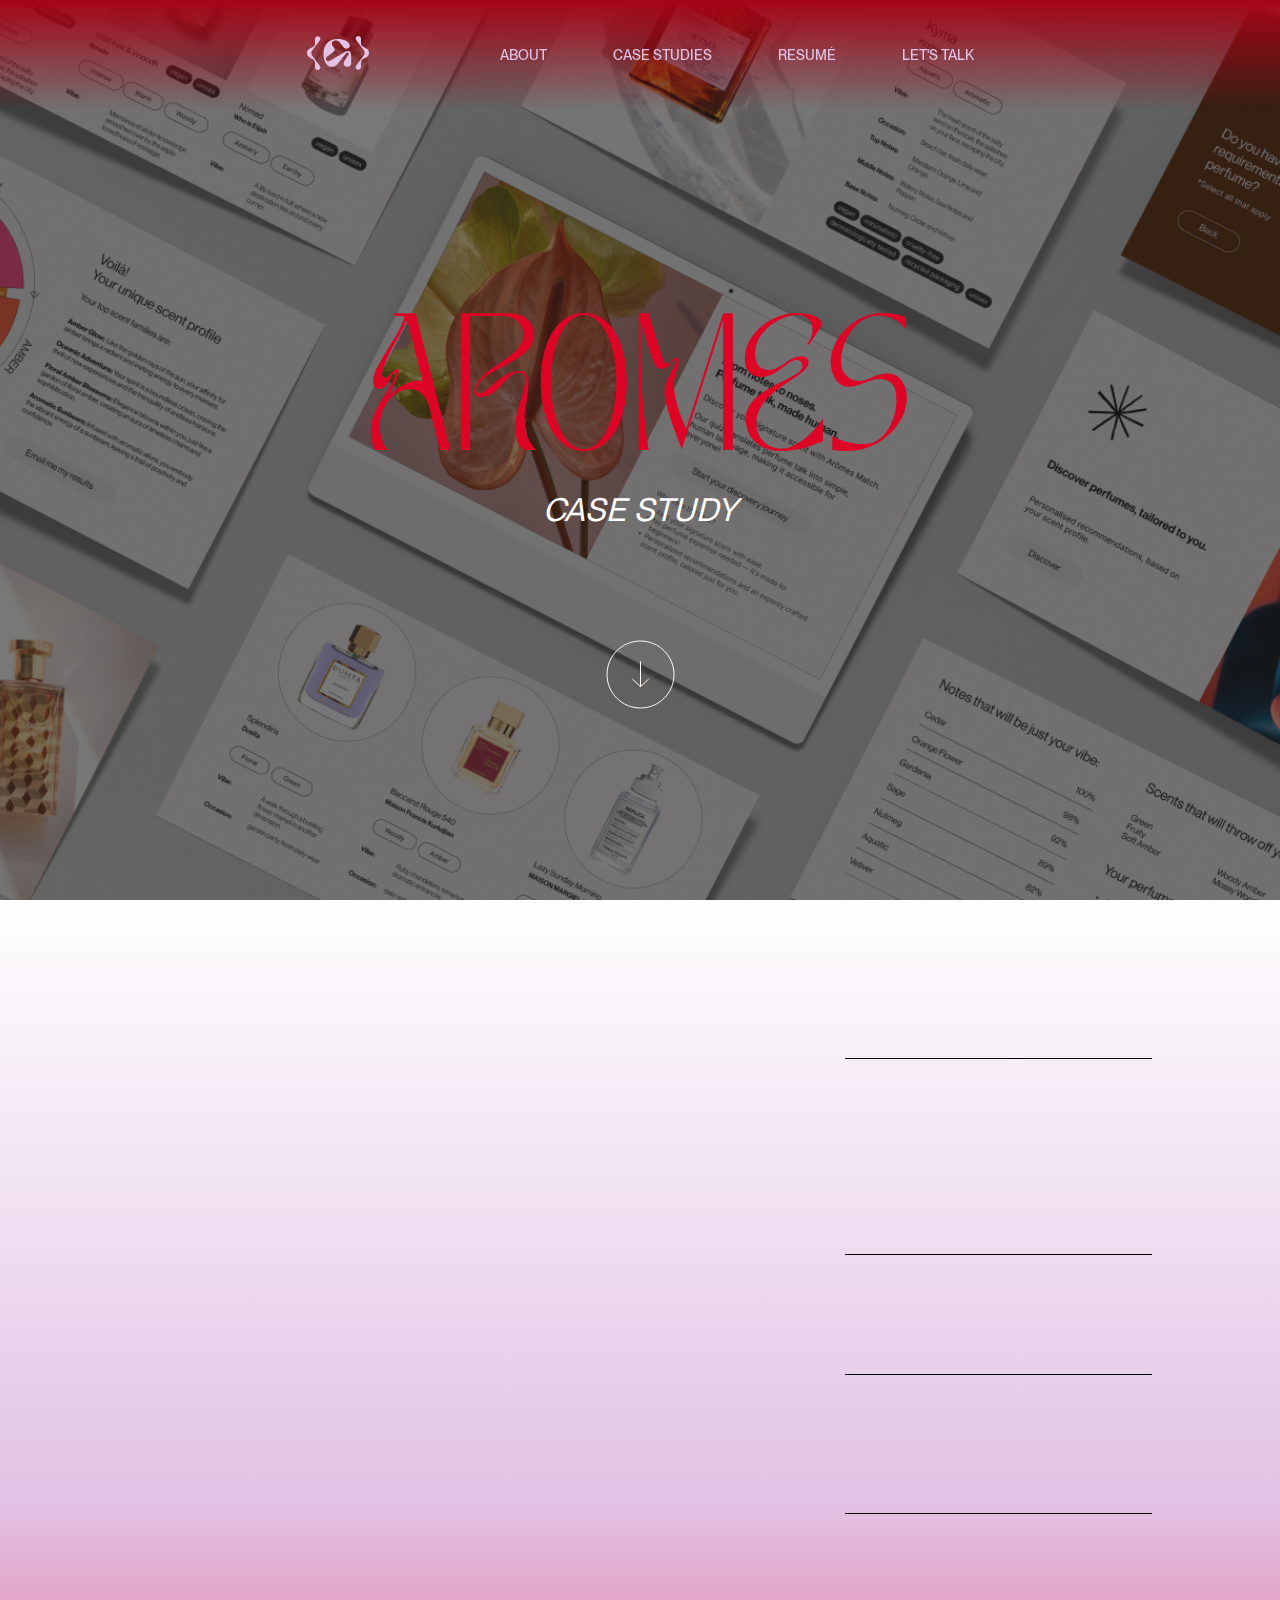
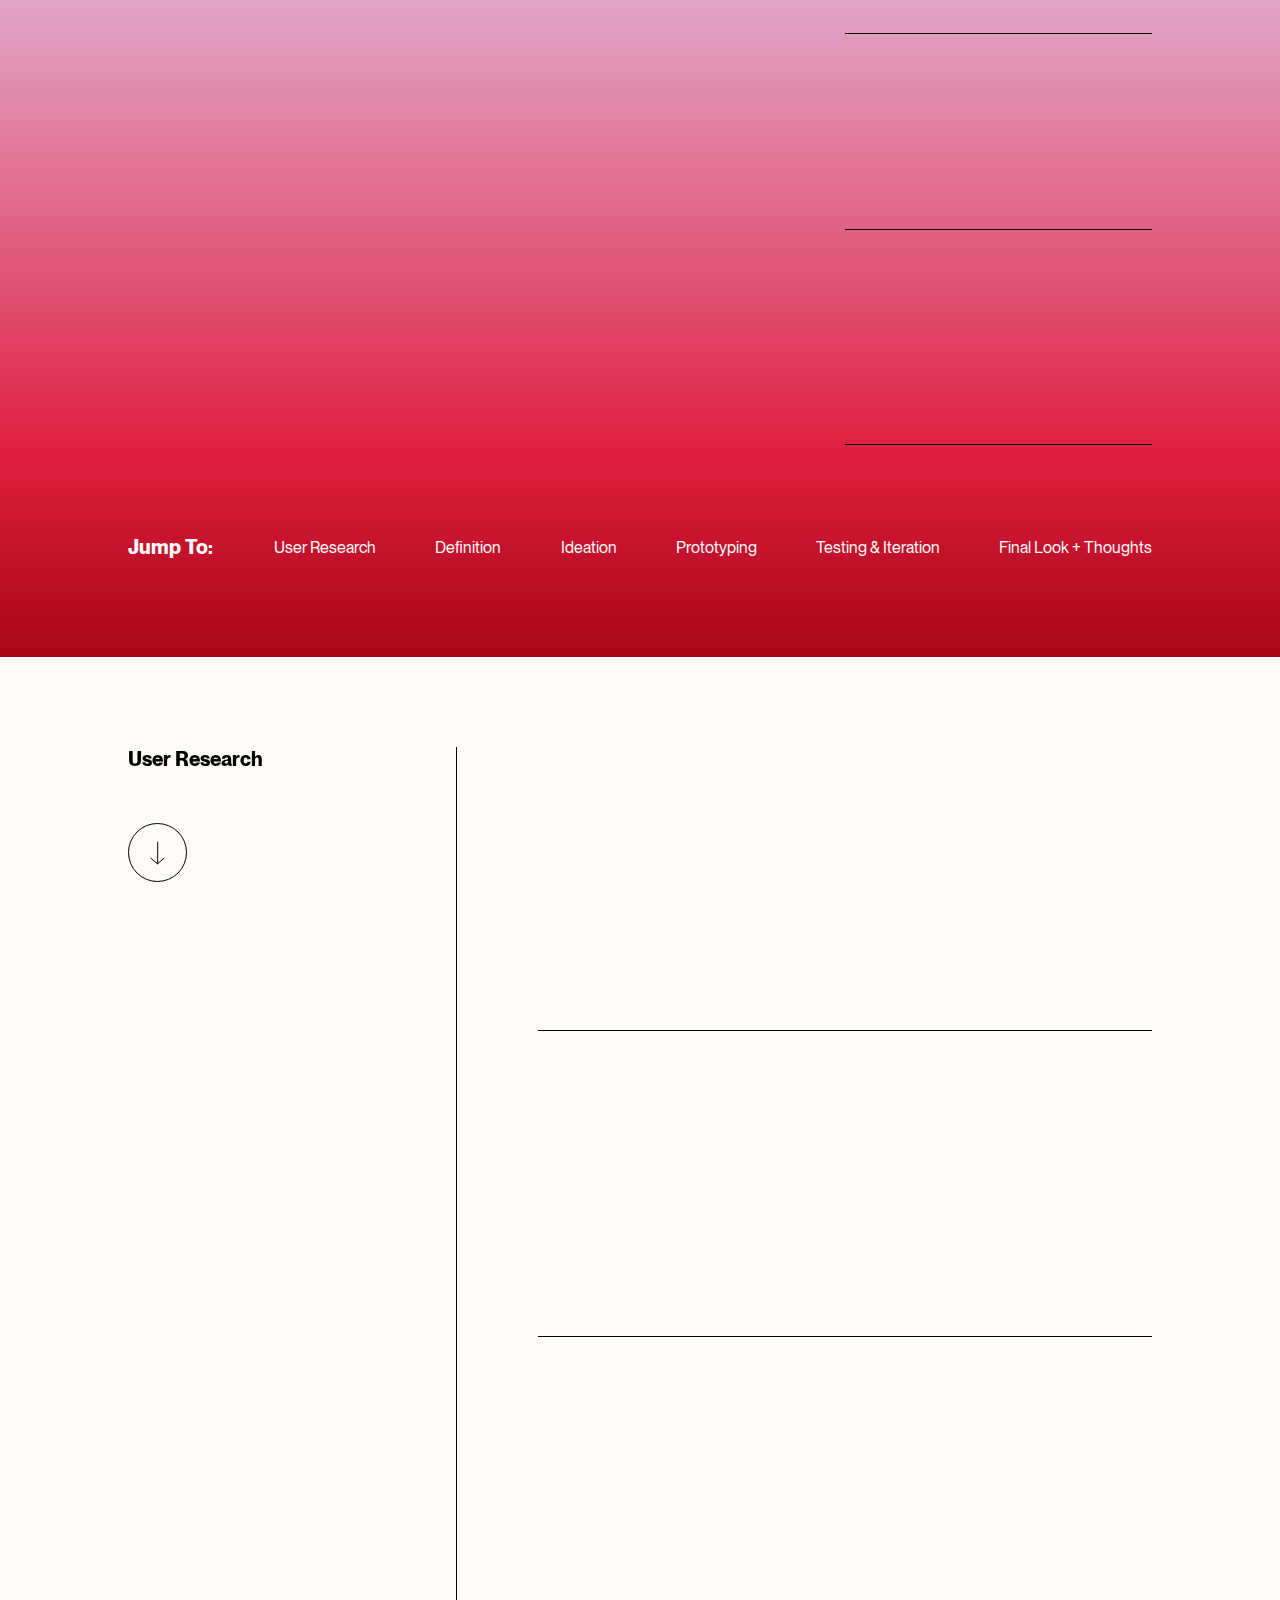
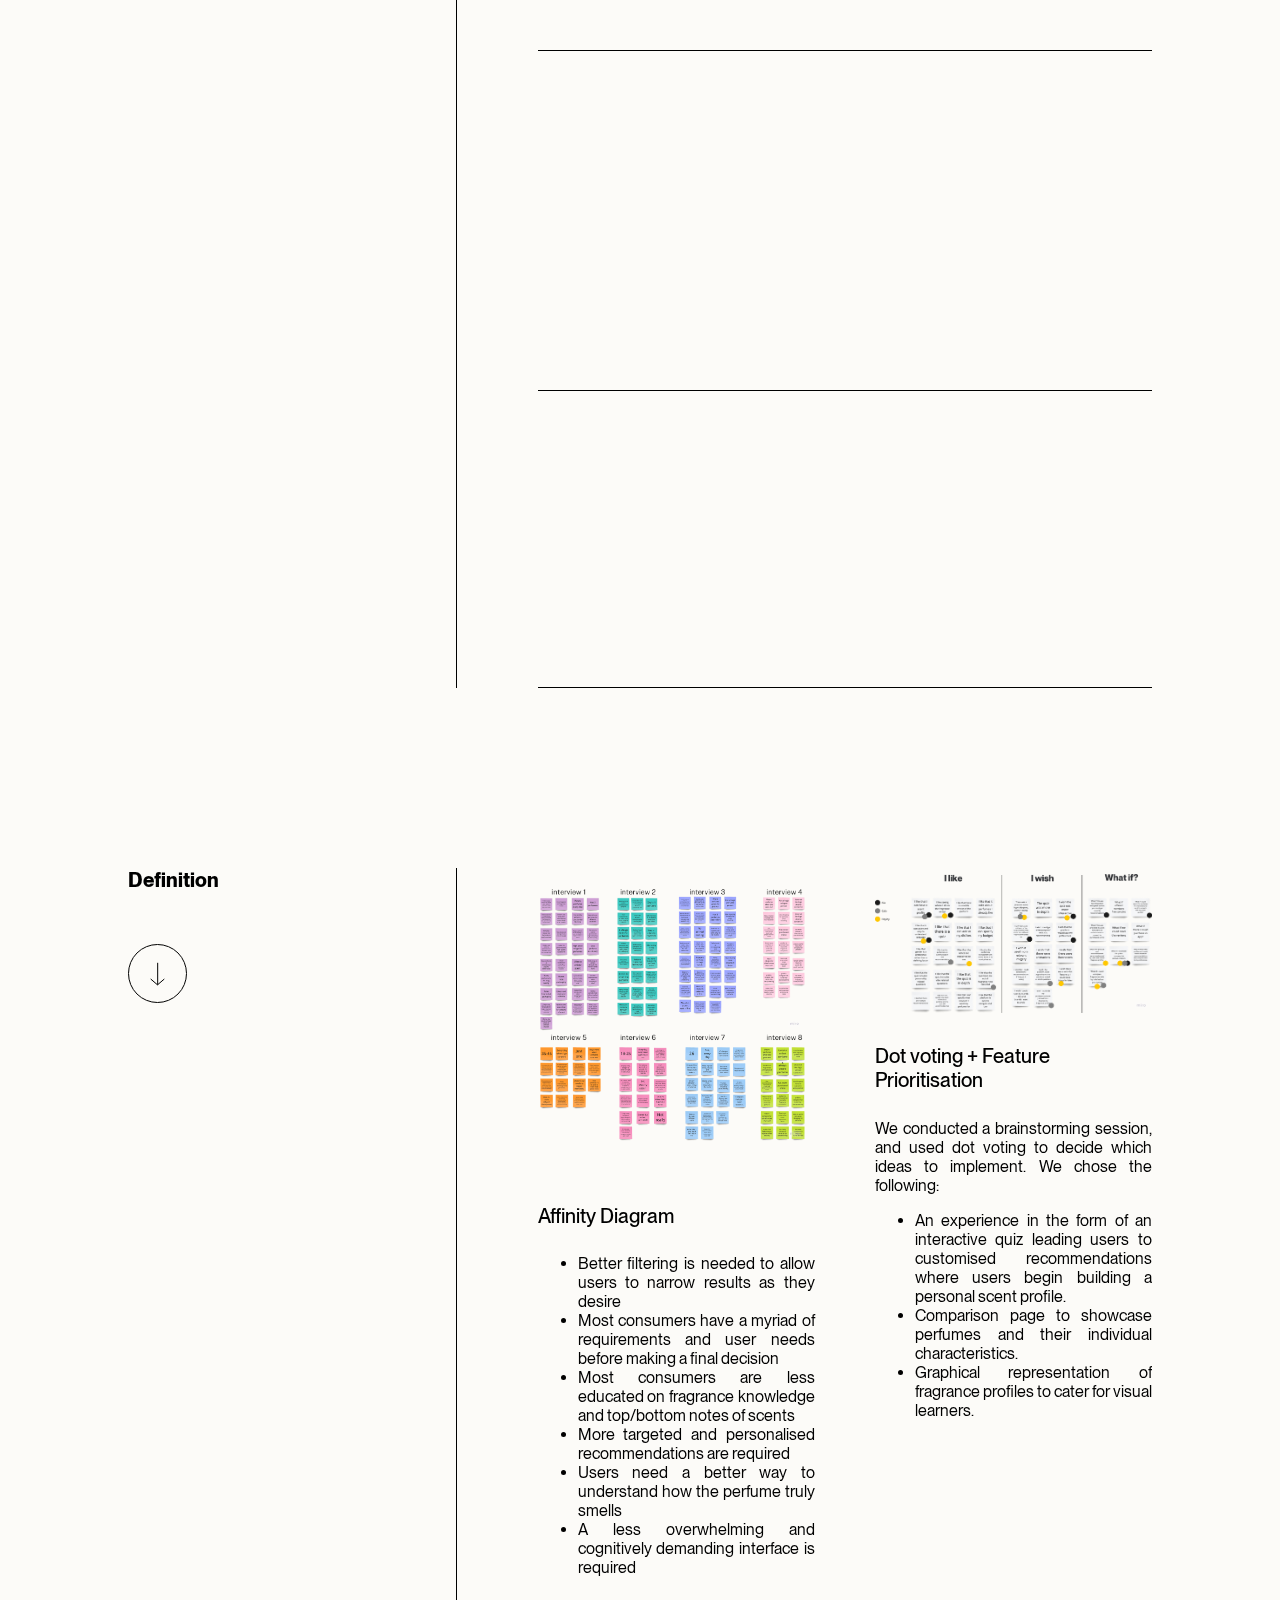
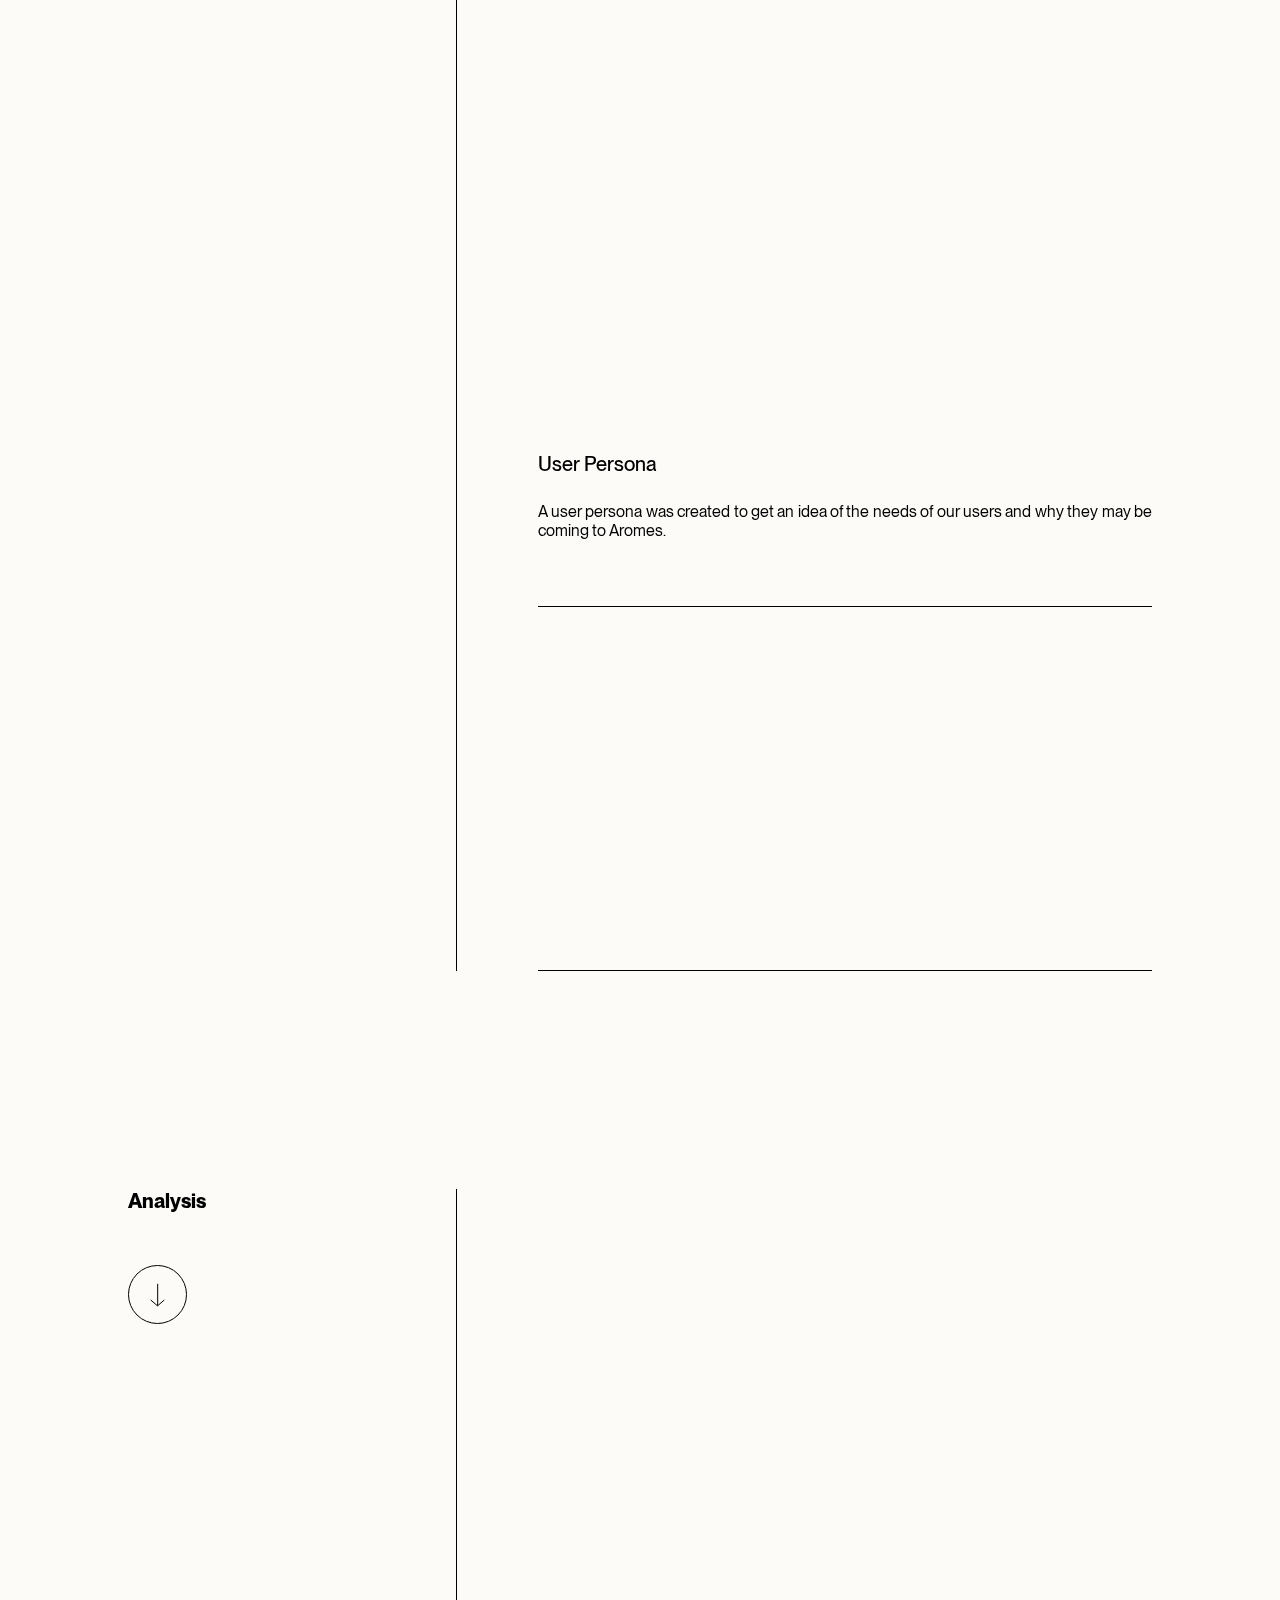
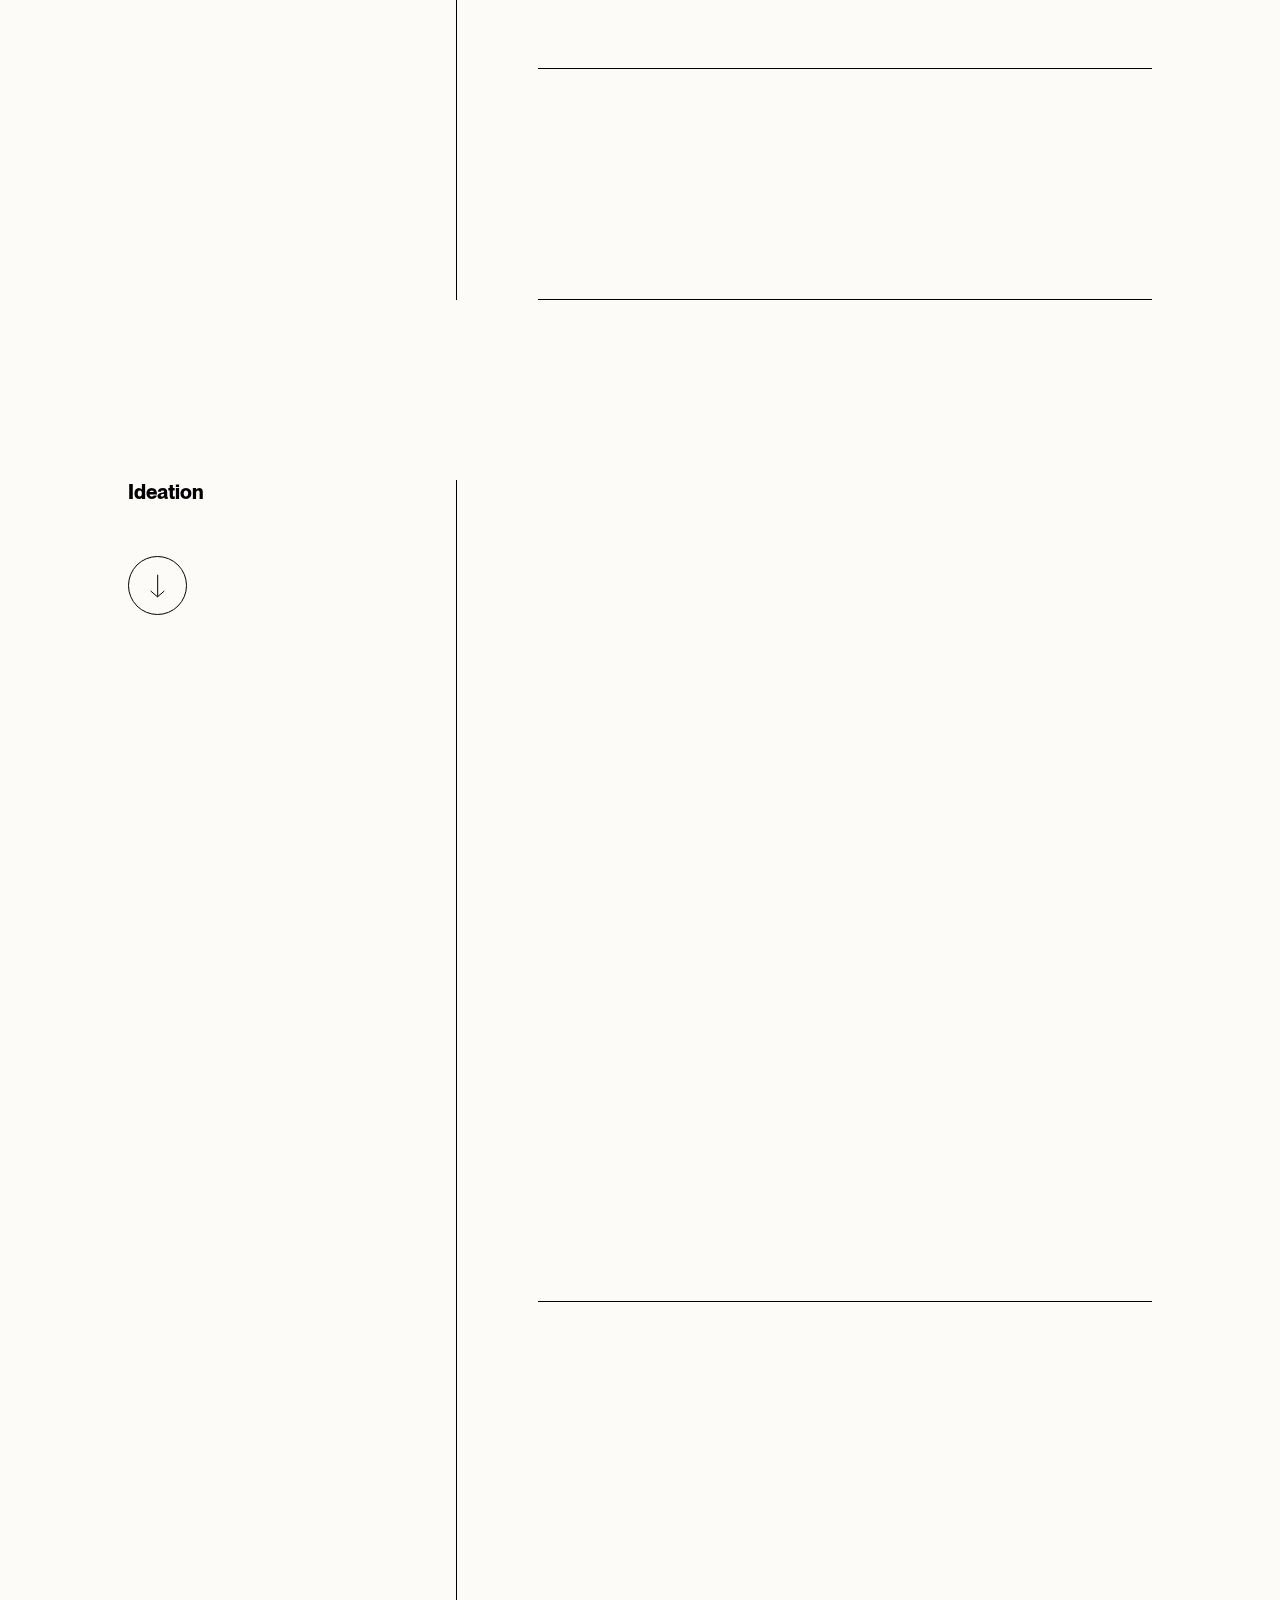
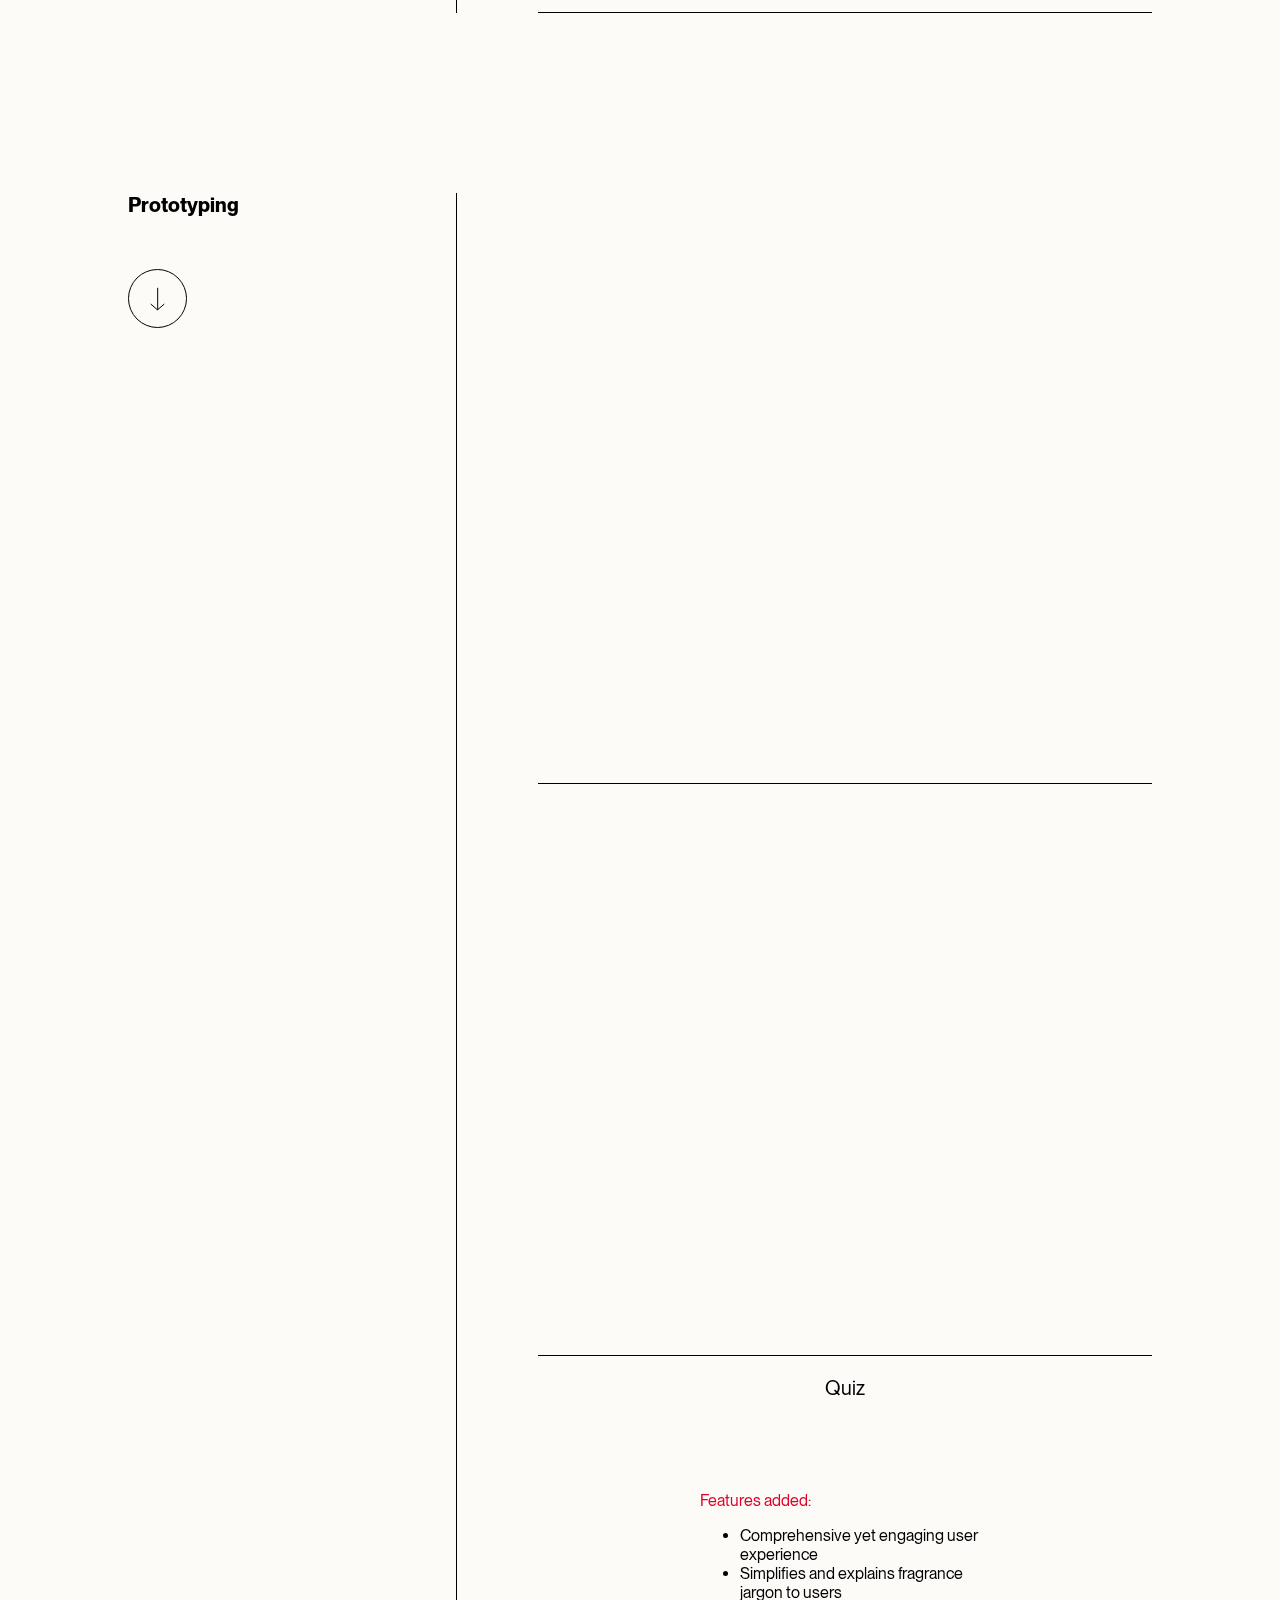
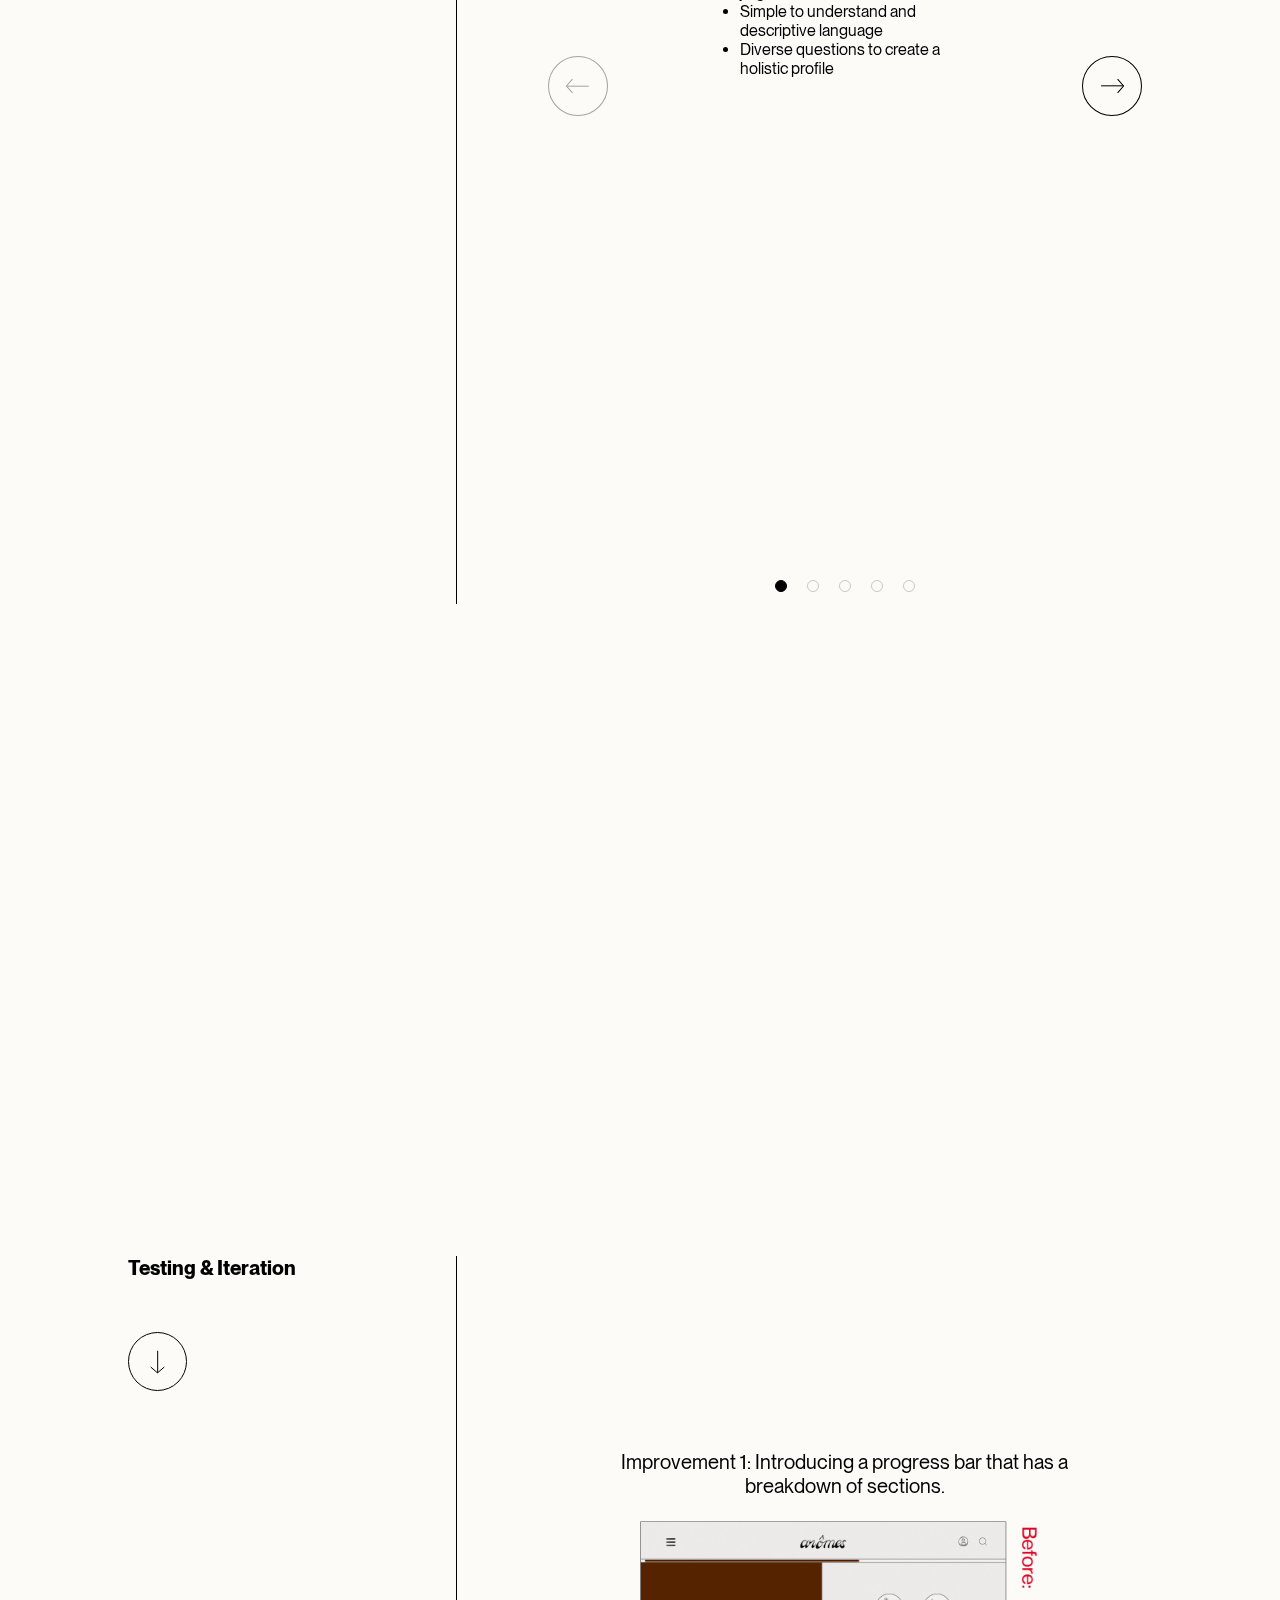
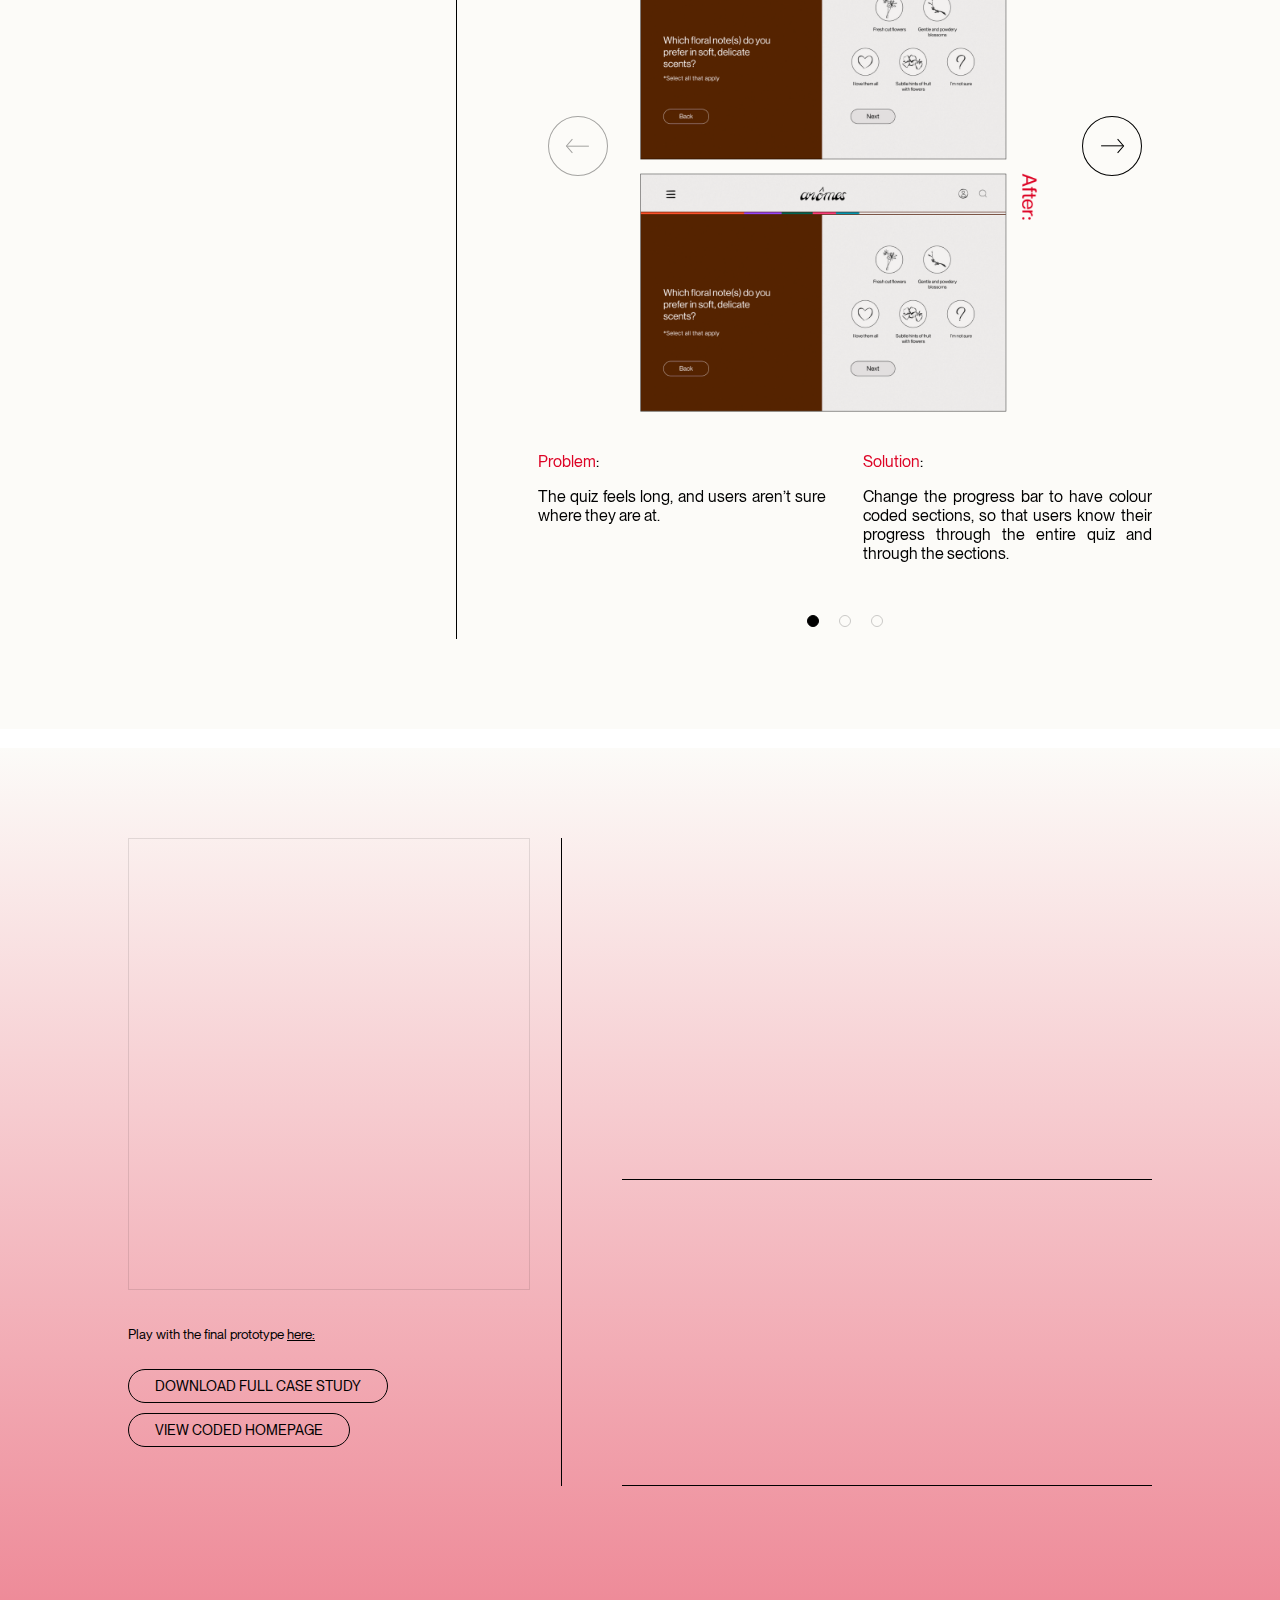
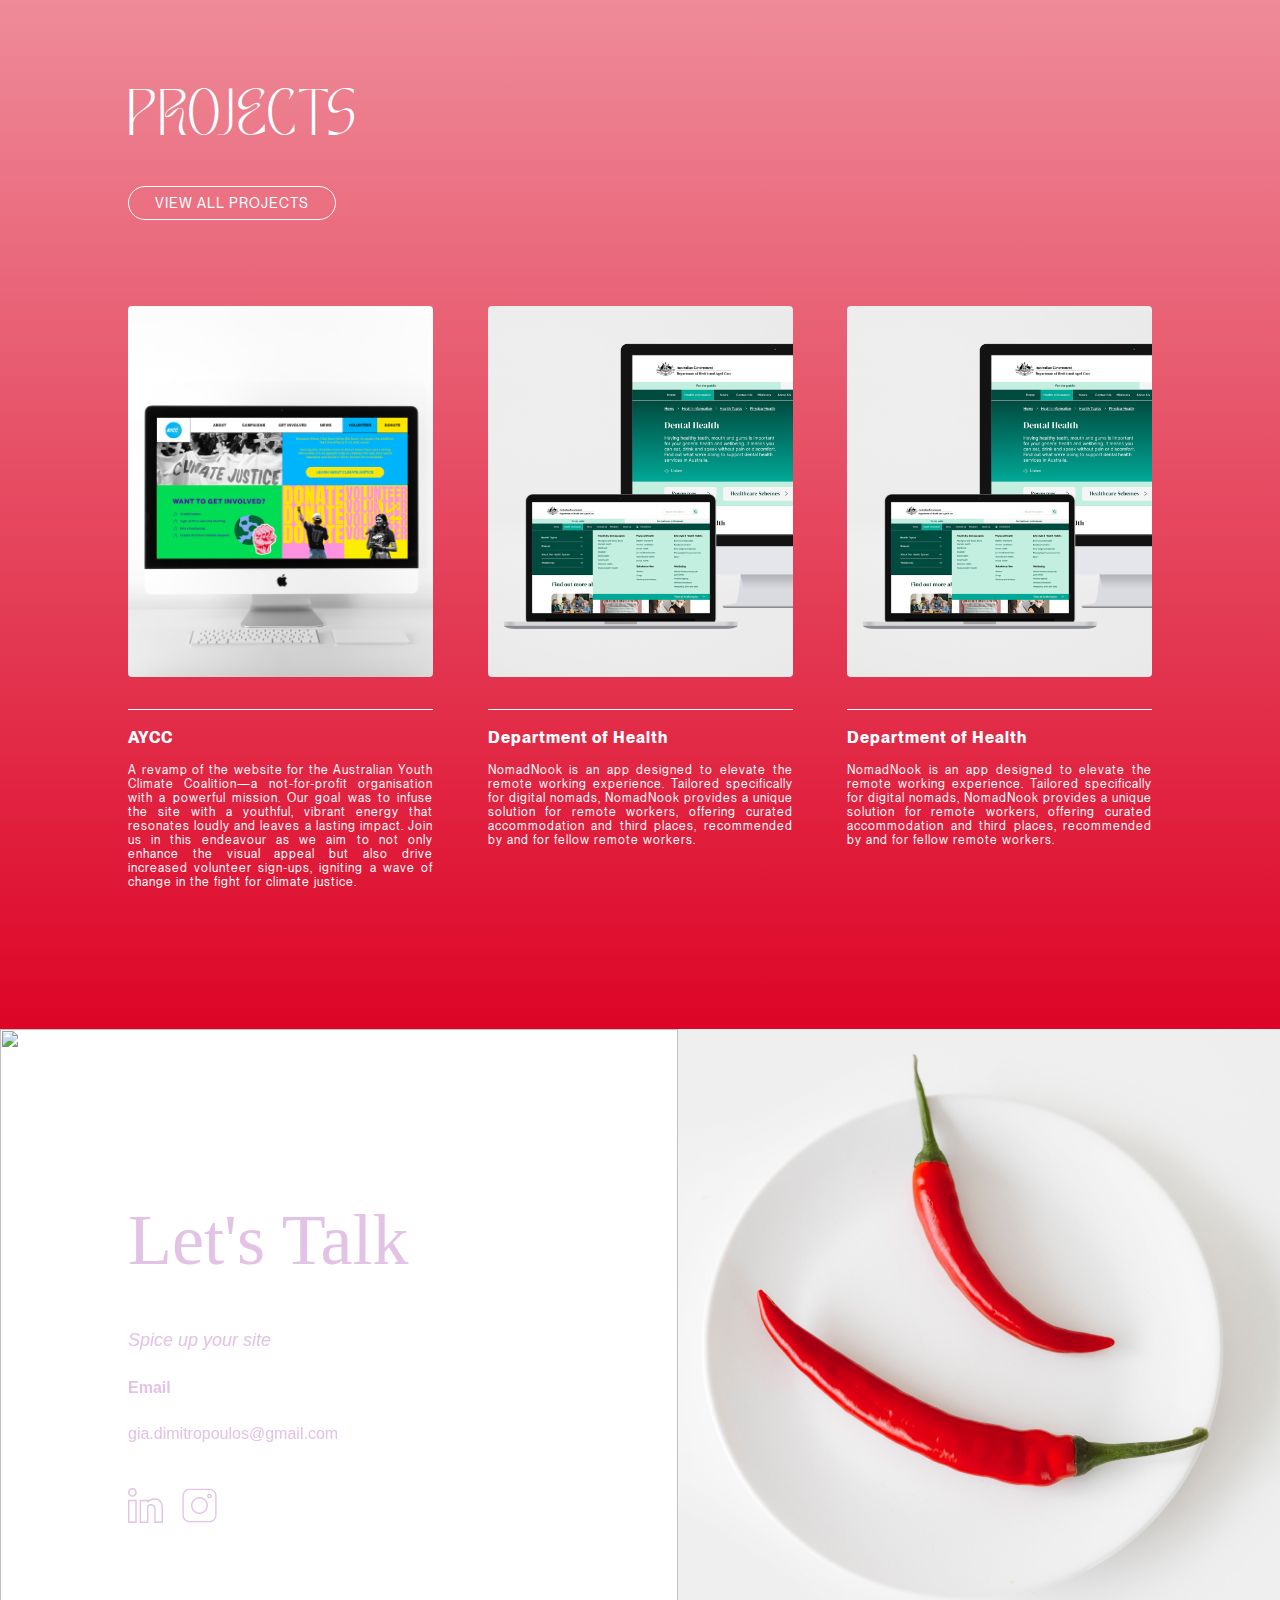
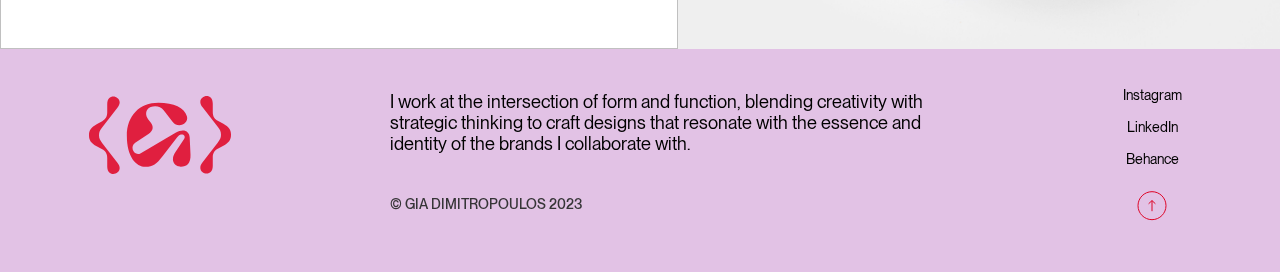
==== aromes.html @ 5dca0dff "aromes case study" ====
<!DOCTYPE html>
<html>
  <head>
    <title>Case Studies | Aromes</title>

    <link rel="stylesheet" href="https://cdn.jsdelivr.net/npm/swiper@11/swiper-bundle.min.css" />

    <link rel="stylesheet" type="text/css" href="./css/global.css" />
    <link rel="stylesheet" href="./css/aromes.css" />

    <script src="https://cdn.jsdelivr.net/npm/swiper@11/swiper-bundle.min.js"></script>

    <meta name="viewport" content="width=device-width, initial-scale=1" />
  </head>

  <body>
    <div class="arrow-wrapper">
    <div id="arrow">
      <a class="previous"><img src="./Images/upArrow.png" alt=""></a>
      <a class="next"><img src="./Images/downArrow.png" alt=""></a>
    </div>
  </div>
    <div class="hero">
      <!-- Nav HTML -->
      <div id="section-header">
        <nav>
          <div class="nav nav-grad">
            <a href="./index.html">
              <svg xmlns="http://www.w3.org/2000/svg" width="62" height="34" viewBox="0 0 62 34" fill="none" class="logo">
                <g clip-path="url(#clip0_123_4481)">
                  <path d="M12.4065 29.1252C16.1714 33.6147 7.96021 36.6195 7.96021 30.7159V27.0749C7.96021 24.8831 6.92036 23.8226 5.77295 23.2217L3.33468 21.9137C1.00399 20.5704 0 19.4745 0 17.106C0 14.7376 1.00399 13.6417 3.33468 12.2984L5.77295 10.9904C6.92036 10.3895 7.96021 9.32896 7.96021 7.13724V3.49615C7.96021 -2.40737 16.1714 0.597417 12.4065 5.08692L5.8088 13.6417C4.76895 14.9497 4.33867 15.7981 4.37453 17.106C4.33867 18.414 4.76895 19.2624 5.8088 20.5704L12.4065 29.1252Z" fill="#E2C2E5" />
                  <path d="M26.9284 11.5207C28.291 13.2175 28.1476 15.0911 25.9603 16.5404L20.1874 20.429C17.4981 22.2319 19.8647 26.5446 22.6256 24.9185L37.7931 16.0102C41.2353 13.9952 43.817 15.1971 43.9604 18.0959L44.319 25.5194C44.4983 29.3373 42.7413 30.8573 40.0879 30.8573C37.4345 30.8573 35.3189 28.1354 37.6855 24.565L41.5222 18.7322C42.2752 17.601 41.3787 16.7879 40.5899 16.7879C39.9086 16.7879 39.3708 16.8586 38.0799 18.5554L32.1994 26.1204C29.4384 29.6908 27.9324 30.8573 24.7053 30.8573C20.4742 30.8573 16.53 26.3325 16.53 17.3888C16.53 8.4452 22.1595 2.93054 30.299 2.93054C37.1118 2.93054 41.6297 5.12227 42.7413 8.86941C43.7453 12.1923 38.8329 14.278 36.5739 11.3439L32.5938 6.18278C31.4105 4.66271 29.0798 3.92035 26.9284 4.83946C24.4185 5.89997 24.5619 8.5866 25.8886 10.2127L26.9284 11.5207Z" fill="#E2C2E5" />
                  <path d="M58.6653 12.0864C60.996 13.4297 62 14.5255 62 16.894C62 19.2625 60.996 20.3583 58.6653 21.7017L56.2271 23.0096C55.0796 23.6106 54.0398 24.6711 54.0398 26.8628V30.5039C54.0398 36.4074 45.8286 33.4026 49.5935 28.9131L56.1912 20.3583C57.2311 19.0504 57.6613 18.202 57.6255 16.894C57.6613 15.586 57.2311 14.7376 56.1912 13.4297L49.5935 4.87488C45.8286 0.38538 54.0398 -2.6194 54.0398 3.28411V6.9252C54.0398 9.11693 55.0796 10.1774 56.2271 10.7784L58.6653 12.0864Z" fill="#E2C2E5" />
                </g>
                <defs>
                  <clipPath id="clip0_123_4481">
                    <rect width="62" height="34" fill="white" />
                  </clipPath>
                </defs>
              </svg>
            </a>
            <ul>
              <li><a id="about-link" href="./index.html#about-section-top">ABOUT</a></li>
              <li><a id="case-studies" href="./index.html#section-5-projects">CASE STUDIES</a></li>
              <li><a id="resume" href="./resume.html">RESUMÉ</a></li>
              <li><a id="lets-talk" href="#section-6-contact">LET'S TALK</a></li>
            </ul>
          </div>
          <div class="overlay-trigger">
            <svg xmlns="http://www.w3.org/2000/svg" width="50" height="50" viewBox="0 0 68 68" fill="none">
              <circle class="overlay-circle" cx="34" cy="34" r="34" fill="url(#paint0_radial_365_15715)" />
              <path d="M18 23H49.5" stroke="#F6E4F6" stroke-width="3" stroke-linecap="round" />
              <path d="M18 33.5H49.5" stroke="#F6E4F6" stroke-width="3" stroke-linecap="round" />
              <path d="M18 44H49.5" stroke="#F6E4F6" stroke-width="3" stroke-linecap="round" />
              <defs>
                <radialGradient id="paint0_radial_365_15715" cx="0" cy="0" r="1" gradientUnits="userSpaceOnUse" gradientTransform="translate(34 34) rotate(90) scale(34)">
                  <stop stop-color="#DD0426" />
                  <stop offset="0.9999" stop-color="#DD0426" stop-opacity="0.5" />
                </radialGradient>
              </defs>
            </svg>
          </div>
          <div class="overlay-close">✕</div>
        </nav>
        <div class="overlay"></div>
      </div>

      <!--HERO SECTION -->
      <section id="section-1-hero">
        <div class="content">
          <h1 class="hero__title">AROMES</h1>
          <p class="italic uppercase hero__text">CASE STUDY</p>

          <div class="downarrow">
            <svg id="downArrow" xmlns="http://www.w3.org/2000/svg" width="69" height="69" viewBox="0 0 69 69" fill="none">
              <path d="M34.5 46.5657L34.5 21.303" stroke="#FFFBF8" stroke-miterlimit="10" />
              <path d="M42.6212 39.0455L34.5 46.6818L26.3788 39.0455" stroke="#FFFBF8" stroke-miterlimit="10" />
              <path d="M0.999999 34.5C0.999998 53.0015 15.9985 68 34.5 68C53.0015 68 68 53.0015 68 34.5C68 15.9985 53.0015 0.999999 34.5 0.999999C15.9985 0.999998 0.999999 15.9985 0.999999 34.5Z" stroke="#FFFBF8" stroke-miterlimit="10" />
            </svg>
          </div>
        </div>
      </section>
    </div>
    <!--BODY SECTION -->
    <section id="about-section-top" class="summary">
      <div class="summary-wrapper">
        <div class="summary-intro">
          <h2 class="summary-title fadeInUp animatable">A UX/UI and front-end development project for a platform that aims to educate users on fragrances and match them to ones they like.</h2>
          <p class="summary-text fadeInUp animatable">A UX/UI and front-end development project to design an online personal fragrance discovery platform that not only educates users on fragrance notes in a user-friendly manner but also leverages innovative techniques to understand and match individual preferences, providing a reliable and enjoyable experience for users exploring the world of fragrances online.</p>
        </div>
        <div class="summary-content">
          <hr class="line animatable" />
          <div class="fadeInUp animatable">
            <h3>Goal</h3>
            <p>Our goal is to revolutionise how users explore, learn about, and find personalised fragrance recommendations online, ensuring a delightful and tailored journey in the vast world of fragrances.</p>
          </div>
          <hr class="line animatable" />
          <div class="fadeInUp animatable">
            <h3>Tools Used</h3>
            <p>Figma, FigJam, VS Code, GitHub</p>
          </div>
          <hr class="line animatable" />
          <div class="fadeInUp animatable">
            <h3>Deliverables</h3>
            <p>A responsive hi-fi prototype, and a coded home page.</p>
          </div>
          <hr class="line animatable" />
          <div class="fadeInUp animatable">
            <h3>Timeline</h3>
            <p>Total project timeline: 3 weeks</p>
          </div>
          <hr class="line animatable" />
          <div class="fadeInUp animatable">
            <h3>My Responsibility</h3>
            <ul>
              <li>Brainstorming & Ideation</li>
              <li>UX research</li>
              <li>UI Design + prototyping</li>
              <li>User Testing</li>
              <li>Front-End Development lead</li>
            </ul>
          </div>
          <hr class="line animatable" />
          <div class="fadeInUp animatable">
            <h3>Team</h3>
            <p><span class="bold">Cala Barrett:</span><br> User Research Lead, UI Design<br><br>
              <span class="bold">Hayley Morgan:</span><br> User Experience Design Lead, UI Design, Illustrator</p>
          </div>
          <hr class="line animatable" />
        </div>
        <div class="summary-image">
          <img class="imgZoom" src="./Images/aromes/mobile mockup.png" alt="" />
        </div>
        <div class="summary-jumpto">
          <h3>Jump To:</h3>
          <ul>
            <li><a href="#" id="user-research">User Research</a></li>
            <li><a href="#" id="definition">Definition</a></li>
            <li><a href="#" id="ideation">Ideation</a></li>
            <li><a href="#" id="prototyping">Prototyping</a></li>
            <li><a href="#" id="testing">Testing & Iteration</a></li>
            <li><a href="#" id="finallook">Final Look + Thoughts</a></li>
          </ul>
        </div>
      </div>
    </section>

    <!-- ======== Design Phases ======== -->

    <!-- == Research == -->

    <section id="research-section" class="research-section phases-section">
      <div class="phases-wrapper">
        <div class="phases-head">
          <h3>User Research</h3>
          <div class="downarrow">
            <svg id="downArrow-1" xmlns="http://www.w3.org/2000/svg" width="59" height="59" viewBox="0 0 59 59" fill="none">
              <circle cx="29.5" cy="29.5" r="29" stroke="black" />
              <line x1="29.6758" y1="18.8022" x2="29.6758" y2="40.8462" stroke="black" />
              <path d="M22.6924 35.011L29.5 40.8462L36.3077 35.011" stroke="black" />
            </svg>
          </div>
          <hr class="line animatable" />
        </div>
        <div class="phases-line line animatable"></div>
        <div class="phases-content">
          <div class="research-intro fadeInUp animatable">
            <p class="fw-medium">The questions we were focussed on in our research was:</p>
            <p class="bold text-lg research-question">What difficulties or frustrations do participants face when using existing tools/methods to purchase perfumes online?
              <br><br>
              What are the key issues with the virtual fragrance shopping experience?</p>
          </div>
          <div class="research-methodology">
            <hr class="line animatable" />
            <div class="fadeInUp animatable">
              <h4>Methodology:</h4>
              <p class="text-justify">8 interviewees ranging from ages 20–50, who currently live in the Asia Pacific Region. They needed to purchase personal fragrances. The interviewees were a mix of genders to broaden the user testing pool.
                <br><br>
                Since we are prioritising the current user experience and due to 55% of women having a 55% share in the fragrance market, they were “overrepresented” in our sample.
                <br><br>
                We also conducted a survey with 19 questions to get quantitative data with results from 10 participants. A greater research sample is needed, however given the time constraints was unable to be accomplished..</p>
            </div>
          </div>
          <div class="research-insights">
            <hr class="line animatable" />
            <div class="fadeInUp animatable">
              <h4>Insights:</h4>
              <div class="insights-1">
                <p class="fw-medium italic text-pink">Users don't know much about fragrance notes but do want to learn more</p>
                <p class="fw-medium italic text-pink">Due to the lack of information and guarantee of product satisfaction, they avoid purchasing online</p>
                <p class="fw-medium italic text-pink">Users feel overwhelmed by the number of smells, number of options and amount of information in store</p>
                <p class="fw-medium italic text-pink">Users have many personal preferences when it comes to perfume and need the ability to filter for their preferences and get detailed results</p>
              </div>
            </div>
          </div>
          <div class="research-insights">
            <hr class="line animatable" />
            <div class="fadeInUp animatable">
              <h4>User Quotes:</h4>
              <div class="insights-quotes">
                <p class="fw-medium italic text-pink">"“I don't know that many scents... it could be labeled as clearly as it could be... and I'd still be like I don't know what that means”</p>
                <p class="fw-medium italic text-pink">“Describing the smell not only with its ingredients, but with, I guess, a vibe saying with words that the general public know. Like it's sweet, fruity, this, that, and the other... I need a lot of description and descriptive words”</p>
                <p class="fw-medium italic text-pink">“No explanation, the lack transparency on the label is just like really confusing. It's all branding.”</p>
              </div>
            </div>
          </div>
          <div class="research-insights">
            <hr class="line animatable" />
            <div class="fadeInUp animatable">
              <div class="stats-1">
              <img src="./Images/aromes/7 in 10.png" alt="" />
              <img class="stats-img" src="./Images/aromes/4 in 5.png" alt="" />
              <h4>7 out of 10</h4>
              <h4>8 out of 10</h4>
                <p>say they have little to no knowledge of perfume scents and notes</p>
                <p>would like to learn more about perfume scents and notes</p>
              </div>
              </div>
            </div>
            <hr class="line animatable insight-hr" />
          </div>
        </div>
      </div>
    </section>

    <!-- == Definition == -->

    <section id="definition-section" class="definition-section phases-section">
      <div class="phases-wrapper">
        <div class="phases-head">
          <h3>Definition</h3>
          <div class="downarrow">
            <svg id="downArrow-2" xmlns="http://www.w3.org/2000/svg" width="59" height="59" viewBox="0 0 59 59" fill="none">
              <circle cx="29.5" cy="29.5" r="29" stroke="black" />
              <line x1="29.6758" y1="18.8022" x2="29.6758" y2="40.8462" stroke="black" />
              <path d="M22.6924 35.011L29.5 40.8462L36.3077 35.011" stroke="black" />
            </svg>
          </div>
          <hr class="line animatable" />
        </div>
        <div class="phases-line line animatable"></div>
        <div class="phases-content">
          <!-- Slider main container -->
          <div style="position: relative">
            <div class="swiper swiper-1">
              <!-- Additional required wrapper -->
              <div class="swiper-wrapper">
                <!-- Slides -->
                <div class="swiper-slide">
                  <img class="dotvoting-img imgZoom" src="./Images/aromes/affinnity map.png" alt="" />
                  <h4>Affinity Diagram</h4>
                  <ul class="text-justify">
                    <li>Better filtering is needed to allow users to narrow results as they desire</li>
                    <li>Most consumers have a myriad of requirements and user needs before making a final decision</li>
                    <li>Most consumers are less educated on fragrance knowledge and top/bottom notes of scents</li>
                    <li>More targeted and personalised recommendations are required</li>
                    <li>Users need a better way to understand how the perfume truly smells</li>
                    <li>A less overwhelming and cognitively demanding interface is required</li>
                  </ul>    
                </div>
                <div class="swiper-slide">
                  <img class="imgZoom" src="./Images/aromes/dot voting.png" alt="" />
                  <h4>Dot voting + Feature Prioritisation</h4>
                  <p class="text-justify">We conducted a brainstorming session, and used dot voting to decide which ideas to implement. We chose the following:</p>
                  <ul class="text-justify">
                    <li>An experience in the form of an interactive quiz leading users to customised recommendations where users begin building a personal scent profile.</li>
                    <li>Comparison page to showcase perfumes and their individual characteristics.</li>
                    <li>Graphical representation of fragrance profiles to cater for visual learners.</li>
                  </ul>
                </div>
                <div class="swiper-slide">
                  <picture>
                    <source media="(max-width: 749px)" srcset="./Images/24-1.png" />
                    <img class="fadeInUp animatable problem-img imgZoom" src="./Images/aromes/user persona.png" alt="" />
                  </picture>
                  <h4>User Persona</h4>
                  <p class="text-justify">A user persona was created to get an idea of the needs of our users and why they may be coming to Aromes.</p>
                </div>
              </div>
              <!-- pagination -->
              <div class="swiper-pagination"></div>
            </div>
            <div class="research-methodology">
              <hr class="line animatable" />
              <div class="fadeInUp animatable">
                <h4>User Insight:</h4>
                <p class="text-justify">Savannah needs a platform that will help her discover what personal fragrances she likes. She has difficulty understanding fragrance notes and finding recommendations on brands and fragrances.
                  <br><br>
                  During user research, we discovered that a majority of users struggle to find personal fragrances that match their preferences. They are overwhelmed by experience of in-person shopping and feel  uncertain about making online purchases without smelling the fragrance.
                  <br><br>
                  We believe we can help by developing an online perfume discovery platform that educates users on fragrance notes in a user-friendly manner and leverages innovative techniques to understand and match individual preferences, providing a reliable and enjoyable experience for users exploring the world of perfumes online.</p>
              </div>
            </div>
            <hr class="line animatable insight-hr" />
          </div>
          <div>
      </div>
    </section>

        <!-- == Analysis == -->

        <section id="analysis-section" class="analysis-section phases-section">
          <div class="phases-wrapper">
            <div class="phases-head">
              <h3>Analysis</h3>
              <div class="downarrow">
                <svg id="downArrow-2" xmlns="http://www.w3.org/2000/svg" width="59" height="59" viewBox="0 0 59 59" fill="none">
                  <circle cx="29.5" cy="29.5" r="29" stroke="black" />
                  <line x1="29.6758" y1="18.8022" x2="29.6758" y2="40.8462" stroke="black" />
                  <path d="M22.6924 35.011L29.5 40.8462L36.3077 35.011" stroke="black" />
                </svg>
              </div>
              <hr class="line animatable" />
            </div>
            <div class="phases-line line animatable"></div>
            <div class="phases-content">
              <div class="definition-affinity">
                <div class="fadeInUp animatable affinity-content">
                  <h4>Competitor analysis:</h4>
                  <p class="text-justify">Since the beauty industry is heavily saturated, this helped us to understand our position in the market place and identify areas where we can prioritise improvement.
                    We decided to analyse, primarily, scent discovery quizzes, to see where we could improve upon what existed. We found that quizzes were limited, high-level, and used fragrance jargon or zoned in on one small part of the overall picture.
                    We also decided to analyse a non-fragrance competitor who had succeeded in our goal of taking a nuanced and complicated product and creating a relevant quiz using layman’s terms.</p>
                </div>
                <picture>
                  <source media="(max-width: 749px)" srcset="./Images/aromes/competitors.png" />
                  <img class="fadeInUp animatable affinity-img imgZoom" src="./Images/aromes/competitors.png" alt="" />
                </picture>
              </div>
    
              <div>
                <hr class="line animatable" />
                <div class="fadeInUp animatable">
                  <h4>Opportunities:</h4>
                  <ul>
                    <li>Create a more engaging and aesthetic quiz style</li>
                    <li>Show scent profile after completing the quiz</li>
                    <li>Make the quiz comprehensive, encompassing personality, wants and needs, and in-depth fragrance questions</li>
                    <li>Combine all required information into a single website so users have everything they need to make a decision, all in one place</li>
                  </ul>
                </div>
                <hr class="line animatable insight-hr" />
              </div>
            </div>
          </div>
        </section>

    
       <!-- == Ideation == -->

       <section id="ideation-section" class="ideation-section phases-section">
        <div class="phases-wrapper">
          <div class="phases-head">
            <h3>Ideation</h3>
            <div class="downarrow">
              <svg id="downArrow-3" xmlns="http://www.w3.org/2000/svg" width="59" height="59" viewBox="0 0 59 59" fill="none">
                <circle cx="29.5" cy="29.5" r="29" stroke="black" />
                <line x1="29.6758" y1="18.8022" x2="29.6758" y2="40.8462" stroke="black" />
                <path d="M22.6924 35.011L29.5 40.8462L36.3077 35.011" stroke="black" />
              </svg>
            </div>
            <hr class="line animatable" />
          </div>
          <div class="phases-line line animatable"></div>
          <div class="phases-content">
            <div class="definition-affinity">
              <div class="fadeInUp animatable affinity-content">
                <h4>Moodboard & Inspiration</h4>
                <p>The direction that we wanted to take was very minimal and sophisticated. There were several reasons for this direction, including that in interviews, users told us that wearing perfume made them feel sophisticated and, so we wanted to match that feeling in the experience. Another reason was that we know the topic our website is tackling is information-heavy, and users described feeling overwhelmed. We wanted to keep a soothing, calming aesthetic and colour scheme to minimise those feelings. Finally, the addition of hand-drawn touches is to add some playfulness and approachability.</p>
              </div>
              <picture>
                <source media="(max-width: 749px)" srcset="./Images/aromes/moodboard.png" />
                <img class="fadeInUp animatable affinity-img imgZoom" src="./Images/aromes/moodboard.png" alt="" />
              </picture>
            </div>
            <div>
              <hr class="line animatable" />
              <div class="fadeInUp animatable">
                <h4>UI Style Guide</h4>
                <picture>
                  <source media="(max-width: 749px)" srcset="./Images/aromes/style guide.png" />
                  <img class="fadeInUp animatable affinity-img imgZoom" src="./Images/aromes/style guide.png" alt="" />
                </picture>
              </div>
              <hr class="line animatable insight-hr" />
            </div>
          </div>
        </div>
      </section>

    <!-- == Prototyping == -->

    <section id="prototyping-section" class="prototyping-section phases-section">
      <div class="phases-wrapper">
        <div class="phases-head">
          <h3>Prototyping</h3>
          <div class="downarrow">
            <svg id="downArrow-4" xmlns="http://www.w3.org/2000/svg" width="59" height="59" viewBox="0 0 59 59" fill="none">
              <circle cx="29.5" cy="29.5" r="29" stroke="black" />
              <line x1="29.6758" y1="18.8022" x2="29.6758" y2="40.8462" stroke="black" />
              <path d="M22.6924 35.011L29.5 40.8462L36.3077 35.011" stroke="black" />
            </svg>
          </div>
          <hr class="line animatable" />
        </div>
        <div class="phases-line line animatable"></div>
        <div class="phases-content">
          <div>
            <picture>
              <source media="(max-width: 749px)" srcset="./Images/aromes/quiz breakdown.png" />
              <img class="fadeInUp animatable affinity-img imgZoom" src="./Images/aromes/quiz breakdown.png" alt="" />
            </picture>
            <div class="fadeInUp animatable">
              <br>
              <h4 class="mt-lg-0">User Flow:</h4>
              <p>6 distinct categories of questions were used to create a comprehensive profile and recommendations. This created a well-rounded questionnaire that gathers users' personal preferences and personalities.
                <br><br>
                A user flow was created to wrap our heads around the mammoth task of creating this quiz, with offshoots dependant upon certain answers.</p>
            </div>
          </div>

          <div>
            <hr class="line animatable" />
            <div class="fadeInUp animatable">
              <picture>
                <source media="(max-width: 749px)" srcset="./Images/aromes/user flow.png" />
                <img class="fadeInUp animatable affinity-img imgZoom" src="./Images/aromes/user flow.png" alt="" />
              </picture>
            </div>
            <hr class="line animatable mb-lg-0" />
            <!-- == SLIDER 1 == -->
          <div class="swiper swiper-2">
            <!-- Additional required wrapper -->
            <div class="swiper-wrapper">
              <!-- Slides -->
              <div class="swiper-slide" id="right-slider">
                <p class="swiper-2-title">Quiz</p>
                <div class="swiper-2-img"><img class="imgZoom" id="features-image-1" src="./Images/aromes/quiz screens.png" alt="" /></div>
                <div class="swiper-2-content" id="features-content">
                  <div>
                    <p><span class="text-red">Features added:</span></p>
                    <p class="text-justify">
                      <ul>
                        <li>Comprehensive yet engaging user experience</li>
                        <li>Simplifies and explains fragrance jargon to users</li>
                        <li>Simple to understand and descriptive language</li>
                        <li>Diverse questions to create a holistic profile</li>
                      </ul>
                    </p>
                  </div>
                </div>
              </div>
              <div class="swiper-slide" id="right-slider">
                <p class="swiper-2-title">Scent Profile</p>
                <div class="swiper-2-img"><img class="imgZoom" id="features-image" src="./Images/aromes/scent profile.png" alt="" /></div>
                <div class="swiper-2-content" id="features-content">
                  <div>
                    <p><span class="text-red">Features added:</span></p>
                    <p class="text-justify">
                      <ul>
                        <li>A unique scent profile for each user based on their quiz results</li>
                        <li>Provides a fragrance personality that is the culmination of personality and vibe related responses</li>
                        <li>Profile graph to visually demonstrate top fragrance family matches, plotted on the fragrance wheel</li>
                        <li>General and vibe related information first, and technical information last.</li>
                      </ul>
                    </p>
                  </div>
                </div>
              </div>
              <div class="swiper-slide" id="right-slider">
                <p class="swiper-2-title">Recommendations</p>
                <div class="swiper-2-img"><img class="imgZoom" id="features-image-1" src="./Images/aromes/recommendations.png" alt="" /></div>
                <div class="swiper-2-content" id="features-content">
                  <div>
                    <p><span class="text-red">Features added:</span></p>
                    <p class="text-justify">
                      <ul>
                        <li>Creates personal recommendations based on your profile</li>
                        <li>Match score calculates how well it fits with your scent profile</li>
                        <li>Lists scent families, vibe, occasion, notes and product features</li>
                        <li>Reduce cognitive complexity with the option to learn more</li>
                      </ul>
                    </p>
                  </div>
                </div>
              </div>
              <div class="swiper-slide" id="right-slider">
                <p class="swiper-2-title">Fragrance Page</p>
                <div class="swiper-2-img"><img class="imgZoom" id="features-image" src="./Images/aromes/fragrance page.png" alt="" /></div>
                <div class="swiper-2-content" id="features-content">
                  <div>
                    <p><span class="text-red">Features added:</span></p>
                    <p class="text-justify">
                      <ul>
                        <li>Detailed description of fragrances</li>
                        <li>All the nitty gritty details from the back of the bottle</li>
                        <li>Price comparison feature with online retailers</li>
                      </ul>
                    </p>
                  </div>
                </div>
              </div>
              <div class="swiper-slide" id="right-slider">
                <p class="swiper-2-title">Home Page</p>
                <div class="swiper-2-img"><img class="imgZoom" id="features-image-2" src="./Images/aromes/Homepage.png" alt="" /></div>
                <div class="swiper-2-content" id="features-content">
                  <div>
                    <p><span class="text-red">Features added:</span></p>
                    <p class="text-justify">
                      <ul>
                        <li>Compare fragrances side by side</li>
                        <li>Search for fragrances of interest</li>
                      </ul>
                    </p>
                  </div>
                </div>
              </div>              
            </div>
            <!-- pagination -->
            <div class="swiper-pagination"></div>

            <!-- navigation buttons -->
            <div class="swiper-button-prev"></div>
            <div class="swiper-button-next"></div>
          </div>
          </div>
            <div class="lofi-img-container-lg">
              <img class="fadeInUp animatable lofi-img imgZoom" src="./Images/aromes/mobile screens.png" alt="" />
            </div>
            <div class="lofi-img-container-sm">
              <img src="./Images/aromes/mobile screens 1.png" width="288" alt="" />
              <img src="./Images/aromes/mobile screens 2.png" width="288" alt="" />
              <img src="./Images/aromes/mobile screens 3.png" width="288" alt="" />
            </div>
          </div>
        </div>
      </div>
    </section>

    <!-- == Testing & Iteration == -->
    <section id="testing-section" class="testing-section phases-section">
      <div class="phases-wrapper">
        <div class="phases-head">
          <h3>Testing & Iteration</h3>
          <div class="downarrow">
            <svg id="downArrow-5" xmlns="http://www.w3.org/2000/svg" width="59" height="59" viewBox="0 0 59 59" fill="none">
              <circle cx="29.5" cy="29.5" r="29" stroke="black" />
              <line x1="29.6758" y1="18.8022" x2="29.6758" y2="40.8462" stroke="black" />
              <path d="M22.6924 35.011L29.5 40.8462L36.3077 35.011" stroke="black" />
            </svg>
          </div>
          <hr class="line animatable" />
        </div>
        <div class="phases-line line animatable"></div>
        <div class="phases-content">
          <div>
            <div class="fadeInUp animatable">
              <p class="text-justify">We conducted two rounds of five usability tests with users, using the moderated remote testing methodology via Zoom.</p>
              <p class="text-justify">All users were able to complete each task, with the key issue being that they felt the quiz was too long.</p>
              <hr class="line animatable" />
            </div>
          </div>
          <div>
            <!-- Slider main container -->
            <div class="swiper swiper-2">
              <!-- Additional required wrapper -->
              <div class="swiper-wrapper">
                <!-- Slides -->
                <div class="swiper-slide">
                  <p class="swiper-2-title">Improvement 1: Introducing a progress bar that has a breakdown of sections.</p>
                  <div class="swiper-2-img"><img class="imgZoom" src="./Images/aromes/improvement 1.png" alt="" /></div>
                  <div class="swiper-2-content">
                    <div>
                      <p><span class="text-red">Problem</span>:</p>
                      <p class="text-justify">The quiz feels long, and users aren’t sure where they are at.</p>
                    </div>
                    <div>
                      <p><span class="text-red">Solution</span>:</p>
                      <p class="text-justify">Change the progress bar to have colour coded sections, so that users know their progress through the entire quiz and through the sections.</p>
                    </div>
                  </div>
                </div>
                <div class="swiper-slide">
                  <p class="swiper-2-title">Improvement 2: Break up the quiz by sections, and reward/incentivise users.</p>
                  <div class="swiper-2-img"><img class="imgZoom" src="./Images/aromes/improvement 2.png" alt="" /></div>
                  <div class="swiper-2-content">
                    <div>
                      <p><span class="text-red">Problem</span>:</p>
                      <p class="text-justify">Users mentioned that they would like an incentive to continue through the quiz. They felt it was too long and they weren’t aware of their progress/how far they’d come.</p>
                    </div>
                    <div>
                      <p><span class="text-red">Solution</span>:</p>
                      <p class="text-justify">Added breakpoint screens, let the users know how much they have completed, and used goofy and encouraging language. Added save button, so users can complete later.</p>
                    </div>
                  </div>
                </div>
                <div class="swiper-slide">
                  <p class="swiper-2-title">Improvement 3: Making the quiz button more prominent</p>
                  <div class="swiper-2-img"><img class="imgZoom" src="./Images/aromes/improvement 3.png" alt="" /></div>
                  <div class="swiper-2-content">
                    <div>
                      <p><span class="text-red">Problem</span>:</p>
                      <p class="text-justify">A user mentioned wanting easier access to the quiz at all times.</p>
                    </div>
                    <div>
                      <p><span class="text-red">Solution</span>:</p>
                      <p class="text-justify">Added a ‘Scent Quiz’ button into the header. There are now 3 ways to access the scent quiz.</p>
                    </div>
                  </div>
                </div>
              </div>
              <!-- pagination -->
              <div class="swiper-pagination"></div>

              <!-- navigation buttons -->
              <div class="swiper-button-prev"></div>
              <div class="swiper-button-next"></div>
            </div>
          </div>
        </div>
      </div>
    </section>
    <section id="finallook-section" class="final-look">
      <img class="imgZoom" src="./Images/aromes/desktop mockup.png" alt="" />
    </section>

    <div class="gradient-red">
      <section id="learnings-section" class="learnings-section">
        <div class="learnings-wrapper">
          <div class="learnings-head">
            <iframe class="figma" style="border: 1px solid rgba(0, 0, 0, 0.1);" width="400" height="450" src="https://www.figma.com/embed?embed_host=share&url=https%3A%2F%2Fwww.figma.com%2Fproto%2FdxoPSFZdbm9yIixGRXVSoK%2FAr%25C3%25B4mes%3Ftype%3Ddesign%26node-id%3D691-2904%26t%3DzLBJWyHqyNYYTkUw-1%26scaling%3Dmin-zoom%26page-id%3D691%253A2898%26starting-point-node-id%3D691%253A2904%26mode%3Ddesign" allowfullscreen></iframe>
            <p>
              <small>Play with the final prototype <a href="#">here:</a></small>
            </p>
            <a href="#" class="button-4">DOWNLOAD FULL CASE STUDY</a>
            <a href="https://giadimi.github.io/Aromes-Project/" class="button-4">VIEW CODED HOMEPAGE</a>
          </div>
          <div class="learnings-line line animatable"></div>
          <div class="learnings-content">
            <div>
              <div class="fadeInUp animatable">
                <hr class="learnings-hr line animatable" />
                <h4 class="mt-lg-0">Key Learnings</h4>
                <p class="text-justify">There is a delicate balance between a quiz being comprehensive and being overwhelming. Further user testing could serve to reveal exactly the point during the quiz where users get fatigued. We had to learn to find a balance between being sophisticated and minimal whilst also being engaging and approachable.</p>
                <p class="text-justify">We had so many ideas for features and data to back them up, however we spread ourselves too thin given the time constraints.</p>
                <p class="text-justify">Designing a platform for a product that relies so heavily on a sense that cannot be conveyed through technology is extremely difficult. More work could have been done to simplify the jargon, however our limited knowledge on the topic made this task impossible without the help of professionals or the appropriate time to research.</p>
              </div>
              <hr class="line animatable" />
            </div>
            <div>
              <div class="fadeInUp animatable">
                <h4>Next Steps</h4>
                <p class="text-justify">The next steps in this process are to build a wishlist feature for users to create lists under their profiles. Users could create different lists for different occasions and vibes. We’d also like to add search functionality for current brands and fragrances, with information about their scent profile displayed. Additionally, pages about brands and information on their ethics and sustainability are needed so users can make informed decisions about their purchases. A reviews section from past customers would also be informative. Finally, we’d love to create a dedicated dictionary page of scents and jargon words to help users increase their fragrance knowledge. There would also be a ‘more information’ icon over words that might need explaining in the quiz.</p>
              </div>
              <hr class="line animatable mb-lg-0" />
            </div>
          </div>
        </div>
      </section>
      <section class="projects-section">
        <h1>PROJECTS</h1>
        <a href="#" class="button-1">VIEW ALL PROJECTS</a>
        <div class="projects-card-wrapper">
          <div class="project-card">
            <img class="imgZoom" src="./Images/AYCC mockup.png" width="305" alt="" />
            <hr class="line animateable" />
            <h3 class="project-title">AYCC</h3>
            <p class="project-desc">A revamp of the website for the Australian Youth Climate Coalition—a not-for-profit organisation with a powerful mission. Our goal was to infuse the site with a youthful, vibrant energy that resonates loudly and leaves a lasting impact. Join us in this endeavour as we aim to not only enhance the visual appeal but also drive increased volunteer sign-ups, igniting a wave of change in the fight for climate justice.</p>
          </div>
          <div class="project-card">
            <img class="imgZoom"  src="./Images/Dep-Health-Mockup-1.png" width="305" alt="" />
            <hr class="line animateable" />
            <h3 class="project-title">Department of Health</h3>
            <p class="project-desc">NomadNook is an app designed to elevate the remote working experience. Tailored specifically for digital nomads, NomadNook provides a unique solution for remote workers, offering curated accommodation and third places, recommended by and for fellow remote workers.</p>
          </div>
          <div class="project-card">
            <img class="imgZoom"  src="./Images/Dep-Health-Mockup-1.png" width="305" alt="" />
            <hr class="line animateable" />
            <h3 class="project-title">Department of Health</h3>
            <p class="project-desc">NomadNook is an app designed to elevate the remote working experience. Tailored specifically for digital nomads, NomadNook provides a unique solution for remote workers, offering curated accommodation and third places, recommended by and for fellow remote workers.</p>
          </div>
        </div>
      </section>
    </div>

    <section id="section-6-contact">
      <div class="letsTalk">
        <div class="left-contact">
          <img src="Images/Contact.jpg" />
          <div class="talk">
            <h1>Let's Talk</h1>
            <h3>Spice up your site</h3>
            <h6>Email</h6>
            <a class="email-link" href="mailto:gia.dimitropoulos@gmail.com">gia.dimitropoulos@gmail.com</a>
            <a class="social-links" href="https://www.linkedin.com/in/giadimi/">
              <svg xmlns="http://www.w3.org/2000/svg" width="44" height="44" viewBox="0 0 44 44" fill="none">
                  <g clip-path="url(#clip0_123_5003)">
                    <path d="M5.5 11.0039C2.46767 11.0039 0 8.53624 0 5.50391C0 2.47157 2.46767 0.00390625 5.5 0.00390625C8.53233 0.00390625 11 2.47157 11 5.50391C11 8.53624 8.53233 11.0039 5.5 11.0039ZM5.5 1.83724C3.47783 1.83724 1.83333 3.48174 1.83333 5.50391C1.83333 7.52607 3.47783 9.17057 5.5 9.17057C7.52217 9.17057 9.16667 7.52607 9.16667 5.50391C9.16667 3.48174 7.52217 1.83724 5.5 1.83724ZM10.0833 44.0039H0.916667C0.673552 44.0039 0.440394 43.9073 0.268485 43.7354C0.0965771 43.5635 0 43.3304 0 43.0872V15.5872C0 15.3441 0.0965771 15.111 0.268485 14.9391C0.440394 14.7672 0.673552 14.6706 0.916667 14.6706H10.0833C10.3264 14.6706 10.5596 14.7672 10.7315 14.9391C10.9034 15.111 11 15.3441 11 15.5872V43.0872C11 43.3304 10.9034 43.5635 10.7315 43.7354C10.5596 43.9073 10.3264 44.0039 10.0833 44.0039ZM1.83333 42.1706H9.16667V16.5039H1.83333V42.1706ZM43.0833 44.0039H33.9167C33.6736 44.0039 33.4404 43.9073 33.2685 43.7354C33.0966 43.5635 33 43.3304 33 43.0872V26.5872C33 24.5064 32.1328 22.9444 30.6185 22.3046C29.0547 21.6409 27.1462 22.0479 25.6667 23.3239V43.0872C25.6667 43.3304 25.5701 43.5635 25.3982 43.7354C25.2263 43.9073 24.9931 44.0039 24.75 44.0039H15.5833C15.3402 44.0039 15.1071 43.9073 14.9352 43.7354C14.7632 43.5635 14.6667 43.3304 14.6667 43.0872V15.5872C14.6667 15.3441 14.7632 15.111 14.9352 14.9391C15.1071 14.7672 15.3402 14.6706 15.5833 14.6706H24.75C24.9532 14.6706 25.1506 14.7382 25.3112 14.8626C25.4718 14.9871 25.5865 15.1613 25.6373 15.3581C28.578 13.2424 33.4767 12.0654 37.3945 13.4074C40.3517 14.4212 43.8955 17.2079 44 24.7429V43.0891C43.9995 43.3319 43.9027 43.5646 43.7309 43.7361C43.559 43.9076 43.3261 44.0039 43.0833 44.0039ZM34.8333 42.1706H42.1667V24.7539C42.097 19.6481 40.2398 16.3187 36.8005 15.1417C32.5288 13.6787 27.1462 15.8879 25.465 17.9926C25.3458 18.1395 25.1841 18.246 25.0021 18.2975C24.82 18.3491 24.6265 18.3432 24.4479 18.2806C24.2694 18.218 24.1145 18.1018 24.0045 17.9478C23.8945 17.7939 23.8347 17.6098 23.8333 17.4206V16.5039H16.5V42.1706H23.8333V22.9206C23.8333 22.7982 23.8578 22.6771 23.9054 22.5644C23.9529 22.4517 24.0226 22.3496 24.1102 22.2642C26.1598 20.2732 28.9997 19.6316 31.3317 20.6161C33.5573 21.5584 34.8333 23.7346 34.8315 26.5872L34.8333 42.1706Z" fill="#E2C2E5"/>
                  </g>
                  <defs>
                    <clipPath id="clip0_123_5003">
                      <rect width="44" height="44" fill="white"/>
                    </clipPath>
                  </defs>
                </svg>
              </a>
              <a class="social-links" href="https://www.instagram.com/gia.dimi_/">
                <svg xmlns="http://www.w3.org/2000/svg" width="45" height="45" viewBox="0 0 45 45" fill="none">
                  <g clip-path="url(#clip0_123_4993)">
                    <path d="M35.1123 0.834961H9.8877C4.72852 0.834961 0.527344 5.03613 0.527344 10.1953V34.8047C0.527344 39.9639 4.72852 44.165 9.8877 44.165H35.1123C40.2715 44.165 44.4727 39.9639 44.4727 34.8047V10.1953C44.4727 5.03613 40.2715 0.834961 35.1123 0.834961ZM42.7148 34.8047C42.7148 38.9971 39.3047 42.4072 35.1123 42.4072H9.8877C5.69531 42.4072 2.28516 38.9971 2.28516 34.8047V10.1953C2.28516 6.00293 5.69531 2.59277 9.8877 2.59277H35.1123C39.3047 2.59277 42.7148 6.00293 42.7148 10.1953V34.8047Z" fill="#E2C2E5"/>
                    <path d="M22.5 11.6895C16.541 11.6895 11.6895 16.541 11.6895 22.5C11.6895 28.459 16.541 33.3105 22.5 33.3105C28.459 33.3105 33.3105 28.459 33.3105 22.5C33.3105 16.541 28.459 11.6895 22.5 11.6895ZM22.5 31.5527C17.5078 31.5527 13.4473 27.4922 13.4473 22.5C13.4473 17.5078 17.5078 13.4473 22.5 13.4473C27.4922 13.4473 31.5527 17.5078 31.5527 22.5C31.5527 27.4922 27.4922 31.5527 22.5 31.5527ZM35.3057 7.19824C33.6533 7.19824 32.3086 8.54297 32.3086 10.1953C32.3086 11.8477 33.6533 13.1924 35.3057 13.1924C36.958 13.1924 38.3027 11.8477 38.3027 10.1953C38.3027 8.54297 36.958 7.19824 35.3057 7.19824ZM35.3057 11.4346C34.6201 11.4346 34.0664 10.8809 34.0664 10.1953C34.0664 9.50977 34.6201 8.95605 35.3057 8.95605C35.9912 8.95605 36.5449 9.50977 36.5449 10.1953C36.5449 10.8809 35.9912 11.4346 35.3057 11.4346Z" fill="#E2C2E5"/>
                  </g>
                  <defs>
                    <clipPath id="clip0_123_4993">
                      <rect width="45" height="45" fill="white"/>
                    </clipPath>
                  </defs>
                </svg>
              </a>
          </div>
        </div>
        <div class="right-chilli">
          <img src="Images/Chilli.jpg" />
        </div>
      </div>
    </section>
    <!-- </div> -->

    <!--FOOTER -->
    <section id="section-footer">
      <div style="clear: both"></div>
      <footer>
        <div class="footer-grid">
          <div class="footer-logo">
            <a href="/">
              <svg xmlns="http://www.w3.org/2000/svg" width="142" height="78" viewBox="0 0 142 78" fill="none">
                <g clip-path="url(#clip0_171_12047)">
                  <path d="M28.4148 66.817C37.0378 77.1165 18.2314 84.0098 18.2314 70.4664V62.1133C18.2314 57.0853 15.8499 54.6523 13.2219 53.2737L7.6375 50.2731C2.29946 47.1913 0 44.6773 0 39.2437C0 33.8102 2.29946 31.2961 7.6375 28.2144L13.2219 25.2138C15.8499 23.8351 18.2314 21.4022 18.2314 16.3741V8.02102C18.2314 -5.52234 37.0378 1.37099 28.4148 11.6704L13.304 31.2961C10.9224 34.2968 9.93696 36.2431 10.0191 39.2437C9.93696 42.2444 10.9224 44.1907 13.304 47.1913L28.4148 66.817Z" fill="#E01F3F" />
                  <path d="M61.6749 26.4299C64.7956 30.3226 64.4671 34.6208 59.4575 37.9459L46.2356 46.8666C40.0763 51.0026 45.4965 60.8966 51.82 57.1661L86.5583 36.7294C94.4422 32.1068 100.355 34.8641 100.684 41.5142L101.505 58.5447C101.915 67.3033 97.8914 70.7905 91.8142 70.7905C85.7371 70.7905 80.8918 64.546 86.312 56.3551L95.0992 42.9739C96.8238 40.3788 94.7707 38.5135 92.964 38.5135C91.4036 38.5135 90.1718 38.6757 87.2153 42.5684L73.747 59.9234C67.4235 68.1143 63.9743 70.7905 56.5832 70.7905C46.8926 70.7905 37.859 60.41 37.859 39.8922C37.859 19.3744 50.7524 6.72314 69.3945 6.72314C84.998 6.72314 95.3456 11.7512 97.8914 20.3476C100.191 27.9708 88.9399 32.7556 83.7661 26.0245L74.6504 14.1842C71.9403 10.6969 66.6023 8.99389 61.6749 11.1024C55.9262 13.5354 56.2547 19.6988 59.2933 23.4293L61.6749 26.4299Z" fill="#E01F3F" />
                  <path d="M134.362 27.7276C139.701 30.8093 142 33.3234 142 38.7569C142 44.1905 139.701 46.7045 134.362 49.7862L128.778 52.7869C126.15 54.1655 123.769 56.5985 123.769 61.6265V69.9796C123.769 83.523 104.962 76.6296 113.585 66.3302L128.696 46.7045C131.078 43.7039 132.063 41.7575 131.981 38.7569C132.063 35.7563 131.078 33.8099 128.696 30.8093L113.585 11.1836C104.962 0.884173 123.769 -6.00915 123.769 7.5342V15.8873C123.769 20.9154 126.15 23.3483 128.778 24.727L134.362 27.7276Z" fill="#E01F3F" />
                </g>
                <defs>
                  <clipPath id="clip0_171_12047">
                    <rect width="142" height="78" fill="white" />
                  </clipPath>
                </defs>
              </svg>
            </a>
          </div>
          <div class="footer-about">
            <h6>I work at the intersection of form and function, blending creativity with strategic thinking to craft designs that resonate with the essence and identity of the brands I collaborate with.</h6>
            <p>© GIA DIMITROPOULOS 2023</p>
          </div>
          <div class="footer-socials">
            <ul>
              <li><a href="https://www.instagram.com/gia.dimi_/">Instagram</a></li>
              <li><a href="https://www.linkedin.com/in/giadimi/">LinkedIn</a></li>
              <li><a href="https://www.behance.net/giadimitro">Behance</a></li>
            </ul>
            <svg ID="upArrow" xmlns="http://www.w3.org/2000/svg" width="30" height="30" viewBox="0 0 30 30" fill="none">
              <path d="M15 9.9576L15 20.5151" stroke="#DD0426" stroke-miterlimit="10" />
              <path d="M11.6061 13.1001L15 9.9088L18.394 13.1001" stroke="#DD0426" stroke-miterlimit="10" />
              <path d="M29 15C29 7.26801 22.732 1 15 1C7.26801 1 1 7.26801 1 15C1 22.732 7.26801 29 15 29C22.732 29 29 22.732 29 15Z" stroke="#DD0426" stroke-miterlimit="10" />
            </svg>
          </div>
        </div>
      </footer>
    </section>
    <!-- The Popup Image Modal -->
    <div id="myModal" class="modal">
      <span class="close">&times;</span>
      <div class="modal-content">
        <img class="modal-img" id="img01" />
      </div>
      
    </div>
    <script src="https://code.jquery.com/jquery-3.7.1.min.js" integrity="sha256-/JqT3SQfawRcv/BIHPThkBvs0OEvtFFmqPF/lYI/Cxo=" crossorigin="anonymous"></script>
    <script src="https://unpkg.com/scrollreveal"></script>
    <script src="js/site.js"></script>
    <script src="js/case-study.js"></script>

  </body>
</html>
---- css/global.css ----
@font-face {
  font-family: 'NeueMontreal';
  src: url('../fonts/PPNeueMontreal-Regular.otf');
  src: url('../fonts/PPNeueMontreal-Regular.woff2') format('woff2'), url('../fonts/PPNeueMontreal-Regular.woff') format('woff'), url('../fonts/PPNeueMontreal-Regular.ttf') format('truetype');
  font-weight: 400;
}
@font-face {
  font-family: 'NeueMontreal';
  src: url('../fonts/PPNeueMontreal-Medium.otf');
  src: url('../fonts/PPNeueMontreal-Medium.woff2') format('woff2'), url('../fonts/PPNeueMontreal-Medium.woff') format('woff'), url('../fonts/PPNeueMontreal-Medium.ttf') format('truetype');
  font-weight: 500;
}
@font-face {
  font-family: 'NeueMontreal';
  src: url('../fonts/PPNeueMontreal-Bold.otf');
  src: url('../fonts/PPNeueMontreal-Bold.woff2') format('woff2'), url('../fonts/PPNeueMontreal-Bold.woff') format('woff'), url('../fonts/PPNeueMontreal-Bold.ttf') format('truetype');
  font-weight: 700;
}

@font-face {
  font-family: 'tan-grandeur';
  src: url('../fonts/TAN-GRANDEUR.otf');
  src: url('../fonts/TAN-GRANDEUR.woff2') format('woff2'), url('../fonts/TAN-GRANDEUR.woff') format('woff'), url('../fonts/TAN-GRANDEUR.ttf') format('truetype');
  font-weight: 500;
}

body {
  margin: 0;
  min-height: 100vh;
  display: flex;
  flex-direction: column;
  overflow-x: hidden;
}

/* ... NAVIGATION ... */
.logo {
  width: 62px;
  height: 34px;
  transform: rotateY(360deg);
  transform-origin: center;
  backface-visibility: hidden;
  will-change: transform;
}

.nav {
  width: 100%;
  position: fixed;
  z-index: 2;
  display: inline-flex;
  padding-top: 36px;
  padding-bottom: 36px;
  justify-content: center;
  align-items: center;
  gap: 65px;
}

nav a {
  text-align: center;
  font-family: 'NeueMontreal', Open Sans, sans-serif;
  font-size: 14px;
  font-weight: 500;
  text-decoration: none;
  margin: 0 33px;
  background-image: linear-gradient(to right, #dd0426, #dd0426 50%, #e2c2e5 50%);
  background-size: 200% 100%;
  background-position: -100%;
  -webkit-background-clip: text;
  -webkit-text-fill-color: transparent;
  transition: all 0.3s ease-in-out;
}

nav a:hover {
  background-position: 0;
  font-style: italic;
}

nav a:hover::before {
  width: 100%;
}

nav ul {
  margin: 0;
  padding: 0;
  list-style: none;
  display: flex;
}

nav ul li {
  margin: 0;
  padding: 0;
}

.nav-grad {
  background: linear-gradient(180deg, #a70517 0%, rgba(231, 103, 123, 0) 100%);
}

/* ... MOBILE NAV ... */

.overlay-trigger {
  display: none;
  cursor: pointer;
  position: fixed;
  right: 3%;
  top: 3%;
  z-index: 5;
}

.overlay-close {
  display: none;
  cursor: pointer;
  position: fixed;
  color: white;
  right: 3%;
  top: 3%;
  z-index: 5;
}

.overlay {
  display: none;
  position: fixed;
  top: 0;
  left: 0;
  width: 100%;
  height: 100%;
  background-color: rgba(167, 5, 23, 0.92);
  z-index: 2;
  flex-direction: column;
  align-items: center;
  justify-content: center;
}

.overlay ul {
  list-style: none;
  padding: 0;
  display: flex;
  flex-direction: column;
}

.overlay li {
  margin-bottom: 15px;
}
.downarrow{
  cursor: pointer;
}

/* Contact Section */

.letsTalk {
  width: 100%;
}

.left-contact {
  display: flex;
  left: 0;
  width: 53%;
  padding: 0;
  border: 0;
  float: left;
  color: #E2C2E5;
  font-family: 'NeueMontreal-Regular', Open Sans, sans-serif;
  align-items: center;
  justify-content: center;
}

.left-contact img {
  object-fit: cover;
  width: 100%;
  height: 100%;
  z-index: 0;
  height: 620px;
}

.left-contact h1 {
  color: #E2C2E5;
  font-family: 'tan grandeur';
  font-size: 72px;
  font-weight: 500;
}

.left-contact h3 {
  font-size: 18px;
  font-style: italic;
  font-weight: 500;
}

.left-contact h6 {
  font-size: 16px;
  font-style: normal;
  font-weight: 700;
  line-height: 0px;
}

.left-contact p {
  font-size: 16px;
  font-style: normal;
  font-weight: 400;
  line-height: 0px;
}

.left-contact svg {
  width: 35px;
  height: 35px;
  padding-top: 45px;
  padding-right: 15px;
}

.left-contact svg:hover {
  animation: jiggle 0.5s infinite linear;
}

@keyframes jiggle {
  0% {transform: rotate(0deg)scale(1.05,1.05);}
  50% {transform: rotate(2deg)scale(1.05,1.05);}
  100% {transform: rotate(-2deg) scale(1.05,1.05)}
}

.talk {
  z-index: 1;
  left: 0;
  position: absolute;
  width: 50%;
  padding: 10%;
}

.right-chilli {
  display: inline-flex;
  width: 47%;
  bottom: 0;
  padding: 0;
  border: 0;
  float: right;
}

.right-chilli img {
  object-fit: cover;
  width: 100%;
  height: 100%;
  height: 620px;
}

/* ... FOOTER ... */

footer {
  width: 100%;
  min-height: 223px;
  z-index: 2;
  background: #e2c2e5;
  margin-top: auto;
}

/* ... This is a grid ... */
.footer-grid {
  display: inline-grid;
  width: 100%;
  height: 100%;
  grid-template-columns: 25% 55% 20%;
  margin: 0 auto;
  position: relative;
  grid-template-areas: 'footer-logo footer-about footer-socials';
}

.footer-logo {
  display: flex;
  align-items: center;
  justify-content: center;
  grid-area: footer-logo;
  animation: rotateY-anim 4s linear infinite;
}

@keyframes rotateY-anim {
  0% {
    transform: rotateY(0deg);
  }

  100% {
    transform: rotateY(360deg);
  }
}

.footer-about {
  justify-content: center;
  align-items: center;
  padding-left: 10%;
  padding-right: 10%;
  text-align: left;
  grid-area: footer-about;
}

.footer-about h6 {
  color: #000;
  font-family: 'NeueMontreal';
  font-size: 18px;
  font-style: medium;
  font-weight: 400;
}

.footer-about p {
  color: #363537;
  font-family: 'NeueMontreal';
  font-size: 14px;
  font-style: normal;
  font-weight: 500;
}
/* ... This is flexbox ... */
.footer-socials {
  display: flexbox;
  flex-direction: column;
  text-align: center;
  justify-content: center;
  align-items: center;
  padding-top: 15%;
  grid-area: footer-socials;
}

.footer-socials svg {
  z-index: 3;
  padding-top: 3%;
}

.footer-socials ul {
  margin: 0;
  padding: 0;
  list-style: none;
  display: flex;
  flex-direction: column;
  text-align: center;
}

.footer-socials li {
  margin-bottom: 16px;
}

.footer-socials li a {
  text-decoration: none;
  display: block;
  font-family: 'NeueMontreal';
  font-size: 14px;
  font-style: normal;
  color: #000;
}

/* ... Responsive Nav ... */
@media only screen and (max-width: 750px) {
  .nav {
    display: none;
    flex-direction: column;
    text-align: center;
    position: absolute;
    top: 60px;
    right: 0;
    width: 100%;
    z-index: 3;
    font-size: 25px;
  }

  .nav ul {
    list-style: none;
    display: flex;
    flex-direction: column;
    line-height: 200%;
  }

  .nav li {
    margin: 0 15px;
  }

  .logo {
    margin: 5%;
    width: 20%;
    height: 20%;
  }

  .overlay-trigger {
    display: block;
    font-size: 1.5rem;
  }

  .overlay-circle.show {
    display: flex;
  }

  .overlay-close {
    display: none; /* Initially hide the close (X) button */
    font-size: 1.5rem;
  }

  .overlay.show {
    display: flex;
  }

  .nav.show {
    display: block;
    position: fixed;
  }
  body.mobile-nav-open{
    overflow: hidden;
  }

  .overlay-close.show {
    display: block;
  }

  .menu-toggle:checked + .overlay + .nav + .overlay-circle .overlay-close:checked + .overlay + .nav + .overlay-circle {
    display: flex;
  }

  .menu-toggle:checked + .overlay + .overlay-close + .overlay-circle .overlay-close:checked + .overlay + .nav + .overlay-circle {
    display: none;
  }

  .menu-toggle:checked + .overlay + .overlay-trigger + .overlay-circle .overlay-close:checked + .overlay + .overlay-trigger + .overlay-circle {
    display: none;
  }
}

@media only screen and (max-width: 850px) {
  .left-contact {
    width: 100%;
    height: 500px;
    justify-content: center;
    text-align: center;
}

.talk {
    padding: 10%;
    justify-content: center;
    left: auto;
}

.right-chilli {
    display: none;
}
}

@media only screen and (max-width: 950px) {
  .left-contact svg {
    width: 45px;
    height: 45px;
    padding-top: 25px;
    padding-right: 20px;
  }

  .left-contact img {
    z-index: -1;
  }
}

/* ... Mobile Footer ... */

@media only screen and (max-width: 850px) {
  .footer-grid {
    display: block;
  }

  .footer-logo {
    padding-top: 8%;
  }

  .footer-about {
    padding-left: 10%;
    padding-right: 10%;
  }

  .footer-socials {
    padding-bottom: 5%;
    padding-top: 5%;
  }

  .footer-about h6,
  .footer-about p,
  .footer-socials li a {
    font-size: 12px;
    text-align: center;
  }
}

.social-links {
  text-decoration: none;
}

.email-link {
  text-decoration: none;
  display: block;
  color: #E2C2E5;
}

.email-link:hover {
  text-decoration: underline;
  font-style: italic;
}

.case-study-link {
  text-decoration: none;
  display: block;
  color: white;
}

.case-study-link:hover {
  text-decoration: underline;
}

@media only screen and (max-width:750px) {
  .left-contact h1 {
      font-size: 50px;
  }
}
---- css/aromes.css ----
img {
  max-width: 100%;
}
body {
  font-family: 'NeueMontreal', 'Open Sans', sans-serif;
  font-weight: 400;
}

.tan-grandeur {
  font-family: 'tan-grandeur';
}

.NeueMontreal {
  font-family: 'NeueMontreal', 'Open Sans', sans-serif;
  font-weight: 400;
}

.italic {
  font-style: italic;
}
.uppercase {
  text-transform: uppercase;
}
.fw-medium {
  font-weight: 500;
}
.bold {
  font-weight: bold;
}
.text-lg {
  font-size: 18px;
}
.text-pink {
  color: #d0aade;
}
.text-red {
  color: #dd0426;
}
.text-justify {
  text-align: justify;
}
.nav {
  position: relative;
  background: linear-gradient(180deg, #a70517 0%, rgba(231, 103, 123, 0) 100%);
}
#arrow {
  position:fixed; 
  right:0; 
  top: 50%;
  transform: translateY(-50%);
  background-color:#E2C2E5;
  color:white;
  border-radius: 60px;
  display: flex;
  flex-direction: column;
  align-items: center;
  justify-content: center;
  z-index: 2;
}
#arrow a{
  display:inline-block;
  padding: 6px;
  cursor:pointer;
}
@media (min-width:750px){
  .arrow-wrapper{
    display: none;
  }
}


.hero {
  background-image: url('../Images/aromes/hero.png');
  background-size: cover;
  background-position: -78% 0px;
  min-height: 858px;
  min-height: 100vh;
  height: auto;
}

.hero__title {
  font-family: 'tan-grandeur';
  font-size: clamp(2.125rem, -0.2958rem + 7.7465vw, 9rem);
  color: #dd0425;
  margin-bottom: 0;
  margin-top: 0;
  letter-spacing: 3px;
  font-weight: 500;
}
.hero__text {
  margin-top: 8px;
  font-size: 1.5rem;
  line-height: 1;
  font-weight: 300;
}
.content {
  padding-top: 218px;
  text-align: center;
  font-family: 'NeueMontreal', Open Sans, sans-serif;
  color: white;
  letter-spacing: 0.7px;
}
.hero .downarrow {
  padding-top: 82px;
  padding-bottom: 130px;
  display: block !important;
}

.bold {
  font-weight: 550;
}

@media (min-width: 750px) {
  .hero {
    background-position: center top;
    min-height: 100vh;
  }
  .hero__text {
    font-size: 2rem;
    margin-top: 0;
  }
  .content {
    padding-top: 204px;
    display: flex;
    flex-direction: column;
    justify-content: center;
    min-height: calc(80vh - 314px);
  }
}

/* Summary Section */
.summary-wrapper {
  padding: 10%;
  background: linear-gradient(180deg, #fff 0%, #e2c2e5 71.35%, #e01f3f 100%);
}
.summary-title {
  font-family: 'NeueMontreal', Open Sans, sans-serif;
  font-size: 1.75rem;
  font-weight: 400;
  line-height: normal;
  margin-top: 10px;
}
.summary-text {
  color: #573963;
  font-family: 'NeueMontreal', Open Sans, sans-serif;
  letter-spacing: 0.05rem;
  text-align: justify;
}
.summary-image {
  margin-left: -12.5%;
  margin-right: -12.5%;
  margin-top: 80px;
}

.summary h3 {
  font-size: 20px;
  margin-bottom: 0;
}
.summary-content ul {
  padding-left: 22px;
}
.summary-jumpto {
  color: white;
}
.summary-jumpto ul {
  list-style-type: none;
  padding-left: 0;
}
.summary-jumpto a {
  color: white;
  line-height: 2;
}
.summary-jumpto h3 {
  margin-top: 44px;
}

/* PROJECTS ANIMATIONS */

.animatable {
  animation-play-state: paused;
}

.animated {
  transform: scaleX(0);
  animation-fill-mode: both;
  animation-duration: 1s;
  animation-play-state: running;
}
.fadeInUp {
  opacity: 0;
  animation-duration: 0.5s;
  animation-name: fadeInUp;
  -webkit-animation-name: fadeInUp;
}

@keyframes grow-left {
  from {
    transform: scaleX(0);
  }
  to {
    transform: scaleX(1);
  }
}
@keyframes grow-top {
  from {
    transform: scaleY(0);
  }
  to {
    transform: scaleY(1);
  }
}
@keyframes fadeInUp {
  from {
    transform: translateY(40px);
  }

  to {
    transform: translateY(0);
    opacity: 1;
  }
}

.line {
  height: 1px;
  border: 0;
  background-color: black;
  margin: 30px auto;
  margin-left: 0;
}
.line.animated {
  transform-origin: left;
  animation: grow-left cubic-bezier(0.785, 0.135, 0.15, 0.86) 0.5s forwards;
}

@media (min-width: 750px) {
  .summary-wrapper {
    display: grid;
    grid-template-columns: 2fr 1fr;
    grid-template-rows: auto;
    grid-column-gap: 10%;
    grid-row-gap: 0px;
    background: linear-gradient(180deg, #fff 0%, #e2c2e5 44.49%, #e01f3f 84.9%, #a70517 100%);
    padding-bottom: 6%;
  }
  .summary-intro {
    grid-area: 1 / 1 / 2 / 2;
  }
  .summary-image {
    grid-area: 2 / 1 / 3 / 2;
  }
  .summary-content {
    grid-area: 1 / 2 / 3 / 3;
  }
  .summary-jumpto {
    grid-area: 3 / 1 / 4 / 3;
  }
  .summary-title {
    font-size: 54px;
  }
  .summary-image {
    margin-left: 0;
    margin-right: 0;
    margin-top: 50px;
  }
  .summary-jumpto h3 {
    margin: 0;
    margin-bottom: 2px;
    flex: 1;
  }
  .summary-jumpto {
    display: flex;
    align-items: center;
    padding-top: 4%;
  }
  .summary-jumpto ul {
    display: flex;
    justify-content: space-between;
    flex: 6;
  }
  .summary-jumpto a {
    text-decoration: none;
  }
  .summary-jumpto a:hover {
    text-decoration: underline;
  }
}

/* ... Design Phases ... */
.phases-section {
  padding: 10%;
  background-color: #fffbf8;
}
.phases-section .line {
  margin-top: 30px;
  margin-bottom: 35px;
}
.phases-section h3 {
  font-size: 20px;
  font-weight: bold;
}
.phases-section h4 {
  font-size: 20px;
  font-weight: 500;
}
.phases-section .downarrow {
  display: none;
}
.phases-line {
  display: none;
}
@media (min-width: 750px) {
  .phases-section {
    padding: 90px 10%;
    background-color: #fcfbf8;
  }
  .phases-wrapper {
    display: flex;
    justify-content: space-between;
  }
  .phases-line {
    display: block;
  }
  .phases-head {
    flex-basis: 30%;
    position: relative;
    position: sticky;
    top: 0;
    align-self: flex-start;
    padding-top: 5%;
    margin-top: -5%;
  }
  .phases-content {
    flex-basis: 60%;
    width: 60%;
    padding-left: 60px;
  }
  .phases-head .line {
    display: none;
  }
  .phases-line.line {
    margin: 0;
    width: 1px;
    height: auto;
    /* transform: scaleY(0); */
    transform-origin: top;
    animation: grow-top cubic-bezier(0.785, 0.135, 0.15, 0.86) 0.5s forwards;
    animation-duration: 1s;
  }
  .phases-head h3 {
    margin-top: 0;
    margin-bottom: 52px;
  }
  .phases-content h4.mt-lg-0 {
    margin-top: 0;
  }
  .phases-section .downarrow {
    display: block;
  }
}
/* ... Research Section ... */

.insights-quotes p {
  margin-bottom: 40px;
}
.research-question {
  margin-top: 32px;
  margin-bottom: 56px;
}
@media (min-width: 750px) {
  .research-intro p:first-child {
    margin-top: 0;
  }
  .research-question {
    margin-top: 25px;
    margin-bottom: 35px;
    color: #a70517;
    font-size: 1.75rem;
  }

  .insights-1 {
    display: grid;
    grid-template-columns: 1fr 1fr;
    grid-template-rows: 40% 60%;
    column-gap: 30px;
  }

  .insights-1 p {
    color: black;
  }

  .stats-1 {
    display: grid;
    grid-template-columns: 1fr 1fr;
    grid-template-rows: 1fr 1fr 1fr;
    column-gap: 30px;
    align-items: center;
  }

  .stats-img {
    width: 49%;
  }

  .insights-quotes {
    display: grid;
    grid-template-columns: 1fr 1fr;
    grid-template-rows: 40% 60%;
    column-gap: 30px;
    row-gap: 20px;
  }
  .insights-quotes p {
    flex-basis: 30%;
    margin-bottom: 0;
    color: black;
  }
}
/* ... Definition Section ... */

.definition-section {
  padding-bottom: 10%;
}
.affinity-img {
  margin-top: 22px;
}
.problem-img {
  margin-top: 42px;
  margin-bottom: 48px;
}
.insight-hr {
  display: none;
}
@media (min-width: 768px) {
  .affinity-img {
    margin-top: 0;
  }
  .definition-section h4 {
    /* margin-top: 0; */
  }
  .definition-affinity {
    display: flex;
    flex-direction: column;
  }
  .affinity-content {
    order: 1;
  }
  .insight-hr {
    display: block;
    margin-bottom: 0 !important;
  }
}
.swiper-1 {
  width: 100%;
  max-width: 312px;
  height: auto;
}
.swiper-wrapper {
  padding-bottom: 60px;
}
.swiper-pagination-bullet {
  background: transparent !important;
  border: 1px solid black;
  width: 10px;
  height: 10px;
  margin: 0 10px !important;
}
.swiper-pagination-bullet-active {
  background: black !important;
}
.feature-list {
  font-weight: 700;
  font-style: italic;
}

@media (min-width: 750px) {
  .swiper-1 {
    max-width: 100%;
  }
  .swiper-1.-non-slider .swiper-wrapper {
    transform: inherit !important; /* Normalize the position of the slider */
    display: flex;
    flex-wrap: wrap;
    gap: 20px 60px;
    padding-bottom: 20px;
  }
  .swiper-1.-non-slider .swiper-slide {
    width: inherit !important;
    flex-basis: 45%;
    flex-grow: 1;
    margin-right: 0 !important;
  }
  .swiper-1.-non-slider .swiper-slide-duplicate {
    display: none;
  }
  .dotvoting-img {
    margin-bottom: 32px;
    margin-top: 18px;
  }
}
.problem-img {
  margin-bottom: 20px;
}
/* #probImg {
  cursor: url(../Images/cursor.svg) 37.5 37.5, auto;
} */
.imgZoom{
  cursor: url(https://svgshare.com/i/12Zx.svg) 37.5 37.5, auto;

}
.modal {
  display: none;
  position: fixed;
  z-index: 2;
  padding-top: 100px;
  left: 0;
  top: 0;
  width: 100%;
  height: calc(100% - 100px);
  height: 100%;
  box-sizing: border-box;
  overflow: auto;
  background-color: rgb(0, 0, 0);
  background-color: rgba(0, 0, 0, 0.9);
}
.modal-content {
  margin: auto;
  display: block;
  width: fit-content;
  max-width: 90%;
  overflow: auto;
  background-color: white;
}
.modal-img{
  max-width: 1920px;
  background-color: white;

}
.modal-content {
  animation-name: zoom;
  animation-duration: 0.6s;
}
@keyframes zoom {
  from {
    transform: scale(0);
  }
  to {
    transform: scale(1);
  }
}
.close {
  position: absolute;
  top: 15px;
  right: 35px;
  color: #f1f1f1;
  font-size: 40px;
  font-weight: bold;
  transition: 0.3s;
}

.close:hover,
.close:focus {
  color: #bbb;
  text-decoration: none;
  cursor: pointer;
}
@media only screen and (max-width: 750px) {
  .modal {
    display: none !important;
  }
}

/* ... Prototype ... */
.prototyping-section {
  margin-bottom: 200px;
}
.proto-img-container {
  margin-left: -12.5%;
  margin-right: -10%;
  overflow: auto;
}
.proto-img {
  padding-left: 12px;
  padding-bottom: 20px;
  max-width: 1000px;
}

#right-slider {
  display: grid;
}
#features-content {
    width: 100%;
    display: flex;
    justify-content: center;
}
#features-image {
  width: 40%;
}

#features-image-1 {
  padding-top: 5%;
  width:60%
}

#features-image-2 {
  width: 30%;
}

.lofi-img-container-lg {
  display: none;
  overflow: auto;
  margin-left: -12.5%;
  margin-right: -10%;
}
.lofi-img {
  max-width: 1942px;
  padding-bottom: 20px;
  padding-left: 12px;
}
.lofi-img-container-sm {
  text-align: center;
  margin-bottom: -180px;
}
.lofi-img-container-sm img {
  margin-top: 14px;
}

@media (min-width: 750px) {
  .prototyping-section {
    margin-bottom: 0;
  }
  .proto-img {
    max-width: 100%
  }
  .proto-img-container{
    margin-left: -70%;
    /* background-color: #FCFBF8; */
    position: relative;
    z-index: 1;
    overflow: hidden;
  }
  .lofi-img-container-lg {
    display: block;
    margin-right: -20%;
    padding-top: 50px;
    margin-left: -88%;
    padding-left: 20%;
    background-color: #FCFBF8;
    position: relative;
    z-index: 1;
    -ms-overflow-style: none;  
    scrollbar-width: none; 
  }
  .lofi-img-container-lg::-webkit-scrollbar {
    display: none;
  }
  .lofi-img-container-sm {
    display: none;
  }
}
/* ... Testing & Iteration ... */
.swiper-2-title {
  text-align: center;
  font-size: 1.25rem;
}
.swiper-2-content {
  display: flex;
  flex-wrap: wrap;
  margin-top: 20px;
}
.swiper-2-img {
  text-align: center;
}
.swiper-2 .swiper-button-prev,
.swiper-2 .swiper-button-next {
  display: none;
  width: 60px;
  height: 60px;
  top: 38%;
}
.swiper-2 .swiper-button-prev::after,
.swiper-2 .swiper-button-next::after {
  content: '';
  background-image: url('../Images/prev-icon.svg');
  width: 60px;
  height: 60px;
  background-size: contain;
  background-repeat: no-repeat;
}
.swiper-2 .swiper-button-prev::after {
  background-image: url('../Images/prev-icon.svg');
}
.swiper-2 .swiper-button-next::after {
  background-image: url('../Images/next-icon.svg');
}

@media (min-width: 750px) {
  .swiper-2-title {
    width: 80%;
    margin-left: auto;
    margin-right: auto;
  }
  .swiper-2-content {
    justify-content: space-between;
  }
  .swiper-2-content > div {
    flex-basis: 47%;
  }
  .swiper-2-img img {
    width: 410px;
  }
  .swiper-2 .swiper-button-prev,
  .swiper-2 .swiper-button-next {
    display: flex;
  }
}

.gradient-red {
  background: linear-gradient(180deg, #fcfbf8 0%, #dd0426 100%);
}

/* Key Learnings */
.learnings-section {
  padding: 10%;
}
.learnings-section .line {
  margin-top: 30px;
  margin-bottom: 35px;
}
.learnings-section h3 {
  font-size: 20px;
  font-weight: bold;
}
.learnings-section h4 {
  font-size: 20px;
  font-weight: 500;
}

.learnings-line {
  display: none;
}
.button-1 {
  text-decoration: none;
  display: inline-block;
  color: white;
  font-size: 14px;
  font-family: 'NeueMontreal', Open Sans, sans-serif;
  border: 1px solid white;
  padding: 8px 26px;
  border-radius: 30px;
  margin-top: 20px;
  background: transparent;
  transition: 0.2s transform ease-in-out;
}

.button-1:hover {
  cursor: pointer;
  transform: scale(1.03);
  border-radius: 30px;
  border: 1px solid #fff;
  background: rgba(255, 255, 255, 0.1);
  transition: 0.5s ease-in;
}
.button-4 {
  text-decoration: none;
  display: inline-block;
  font-size: 14px;
  font-family: 'NeueMontreal', Open Sans, sans-serif;
  font-style: normal;
  font-weight: 400px;
  border: 1px solid black;
  color: black;
  padding: 8px 26px;
  border-radius: 30px;
  margin-top: 10px;
  background: transparent;
  transition: 0.2s transform ease-in-out;
  text-transform: uppercase;
}

.button-4:hover {
  cursor: pointer;
  transform: scale(1.03);
  background: rgba(246, 228, 246, 0.4);
  transition: 0.5s ease-in;
}
.learnings-wrapper {
  display: flex;
  flex-direction: column;
}
.learnings-head {
  order: 2;
}
.learnings-head p {
  margin-top: 30px;
}
.learnings-head small a {
  color: inherit;
}
@media (min-width: 750px) {
  .learnings-section {
    padding: 90px 10%;
  }
  .learnings-wrapper {
    flex-direction: row;
    justify-content: space-between;
  }
  .learnings-line {
    display: block;
  }
  .learnings-hr {
    display: none;
  }
  .learnings-head {
    flex-basis: 30%;
    order: -1;
  }
  .learnings-content {
    flex-basis: 60%;
    width: 60%;
    padding-left: 60px;
  }
  .learnings-head .line {
    display: none;
  }
  .learnings-line.line {
    margin: 0;
    width: 1px;
    height: auto;
    transform-origin: top;
    animation: grow-top cubic-bezier(0.785, 0.135, 0.15, 0.86) 0.5s forwards;
    animation-duration: 1s;
    margin-left: 3%;
  }
  /* .learnings-head h3 {
      margin-top: 0;
      margin-bottom: 52px;
    } */
  .learnings-content h4.mt-lg-0 {
    margin-top: 0;
  }
  .learnings-content .mb-lg-0 {
    margin-bottom: 0;
  }
  .mb-lg-0{
    margin-bottom: 0 !important;
  }
}
/* -- Projects -- */
.projects-section {
  color: white;
  letter-spacing: 1px;
  padding: 10%;
}
.projects-section h1 {
  font-family: 'tan-grandeur';
  font-size: 2rem;
  margin-bottom: 16px;
  font-weight: 500;
  letter-spacing: 3px;
}
.project-card {
  max-width: 305px;
}
.project-card-title {
}
.projects-card-wrapper {
  margin-top: 70px;
}
.project-title {
  color: white;
  margin: 1em 0;
  font-size: 1rem;
}
.project-desc {
  font-size: 12px;
  text-align: justify;
}
.project-card {
  margin-top: 60px;
}
.project-card img {
  border-radius: 4px;
}
.project-card .line {
  background-color: white;
  margin-bottom: 18px;
  margin-top: 28px;
}
@media (min-width: 750px) {
  .projects-section {
    padding: 90px 10% 10%;
  }
  .projects-card-wrapper {
    display: flex;
    justify-content: space-between;
  }
  .project-card {
    flex-basis: 30%;
    margin-top: 16px;
  }
}

@media (max-width:750px) {
  .figma {
    width:320px;
  }
}
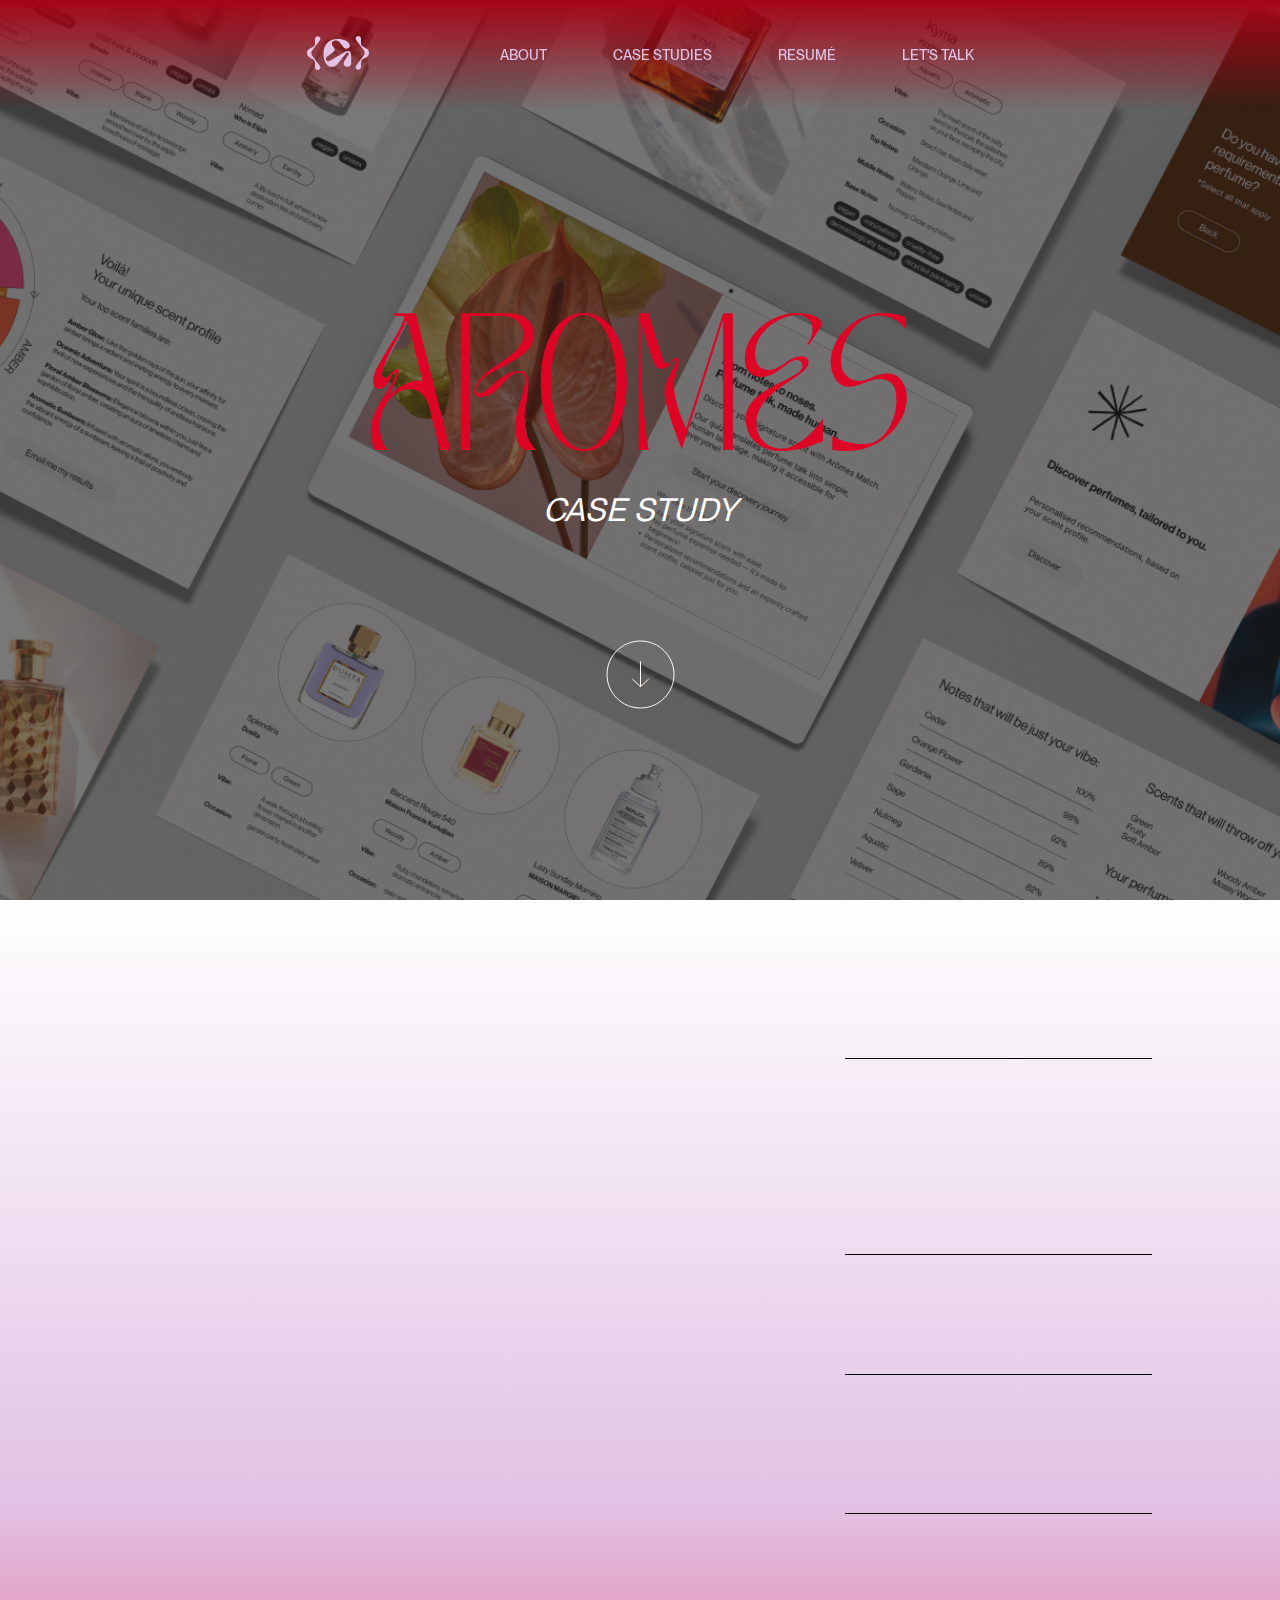
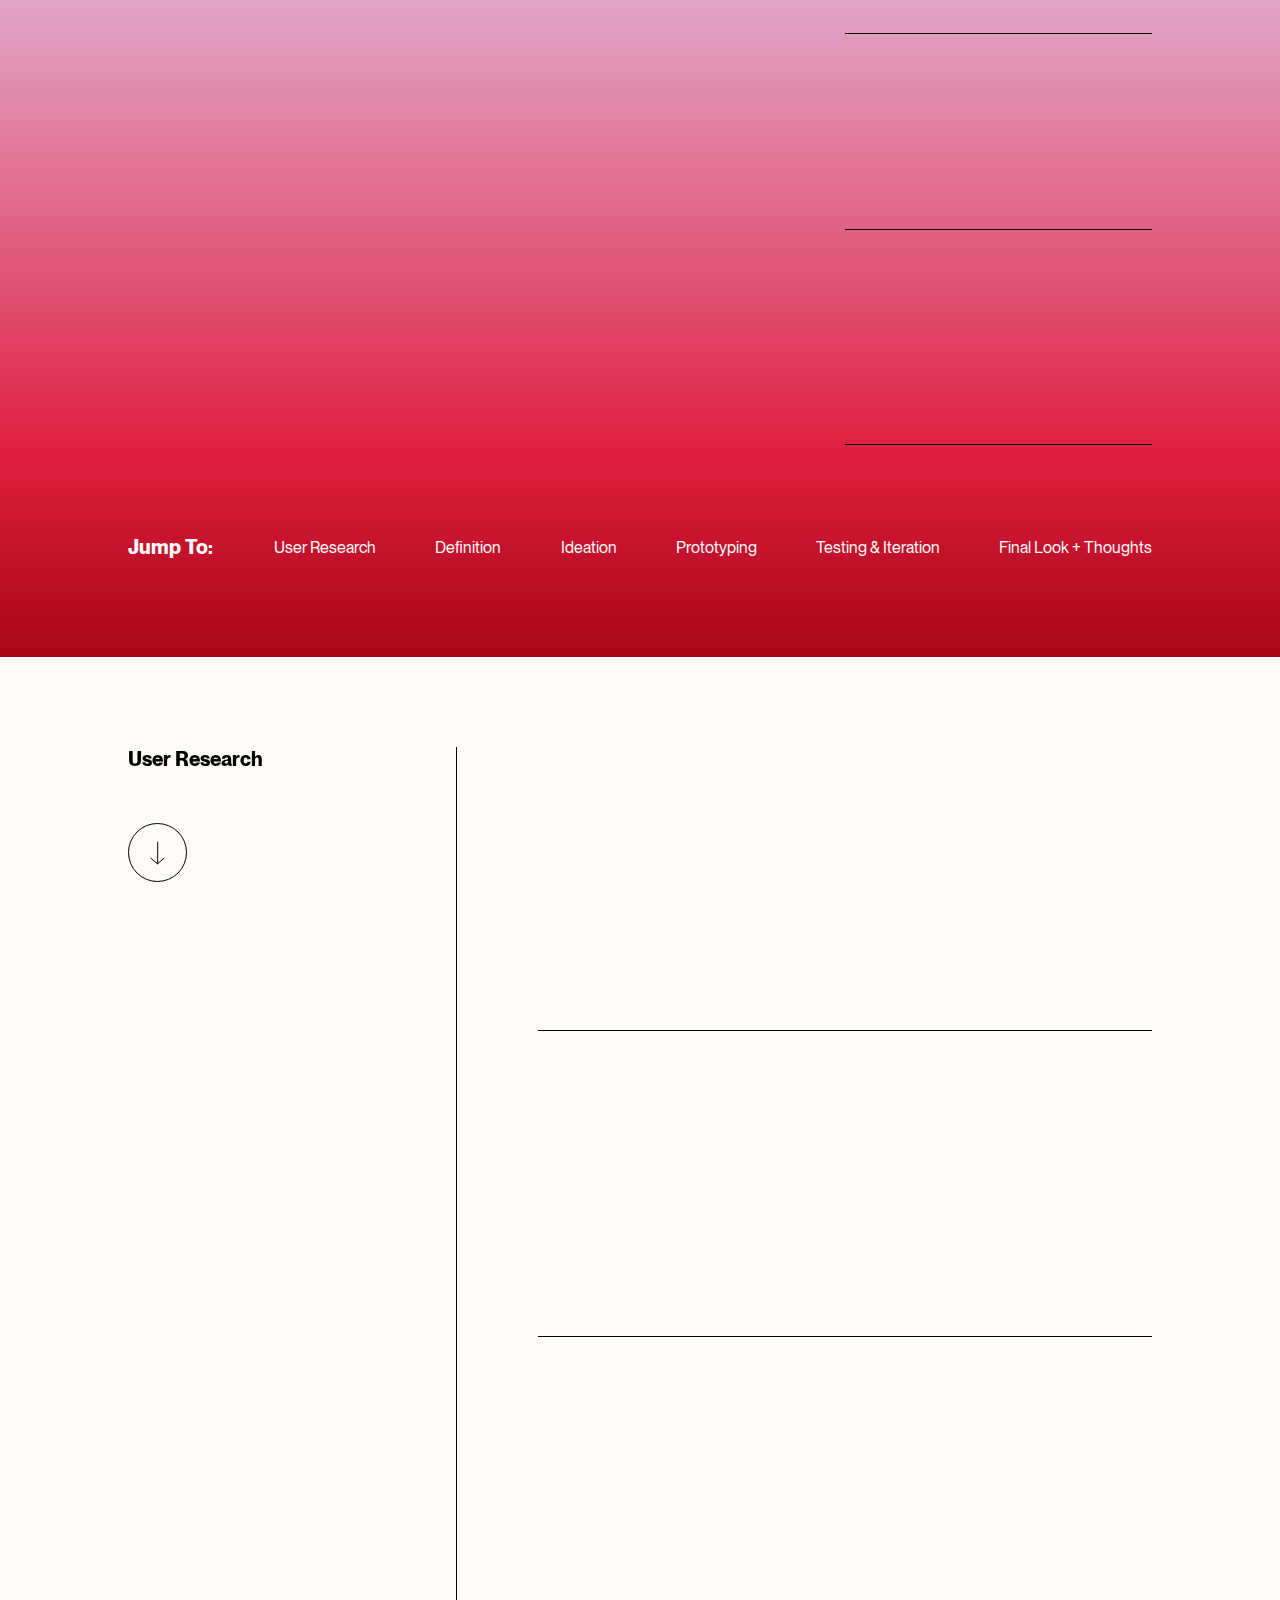
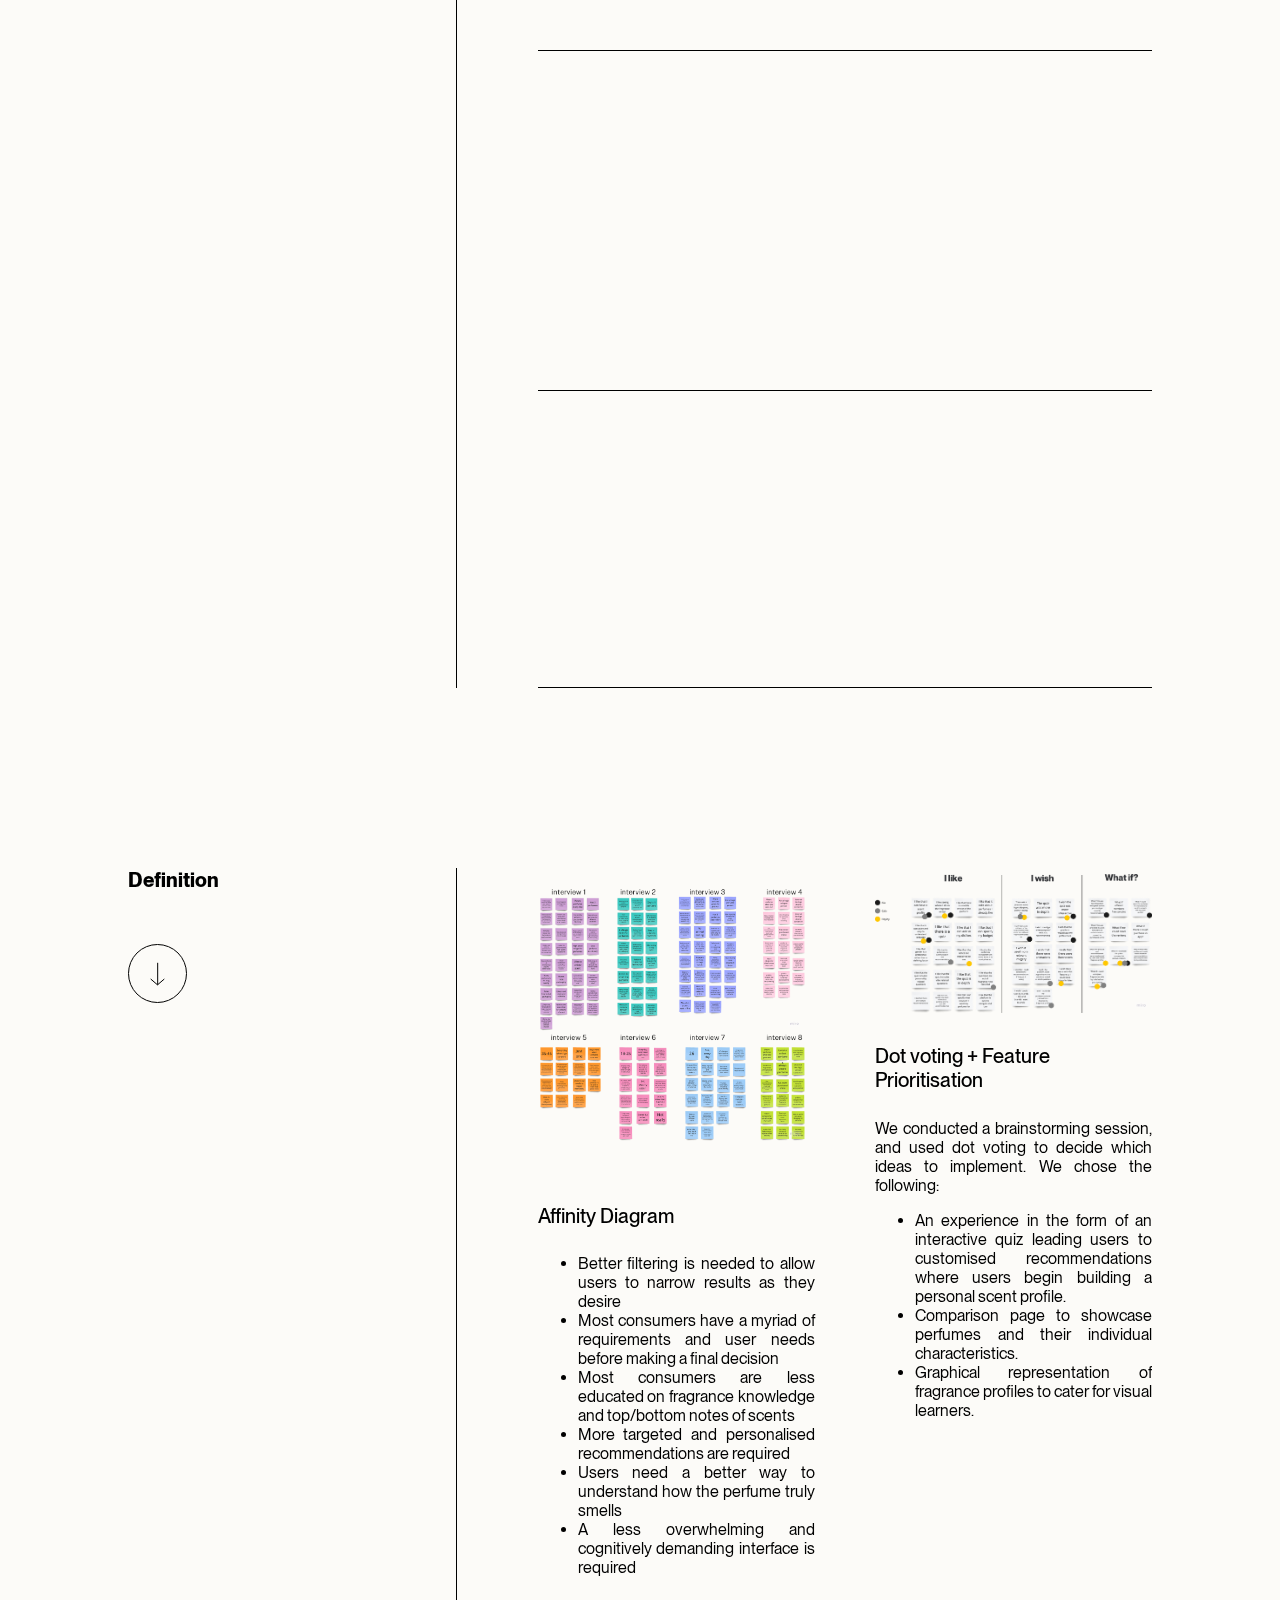
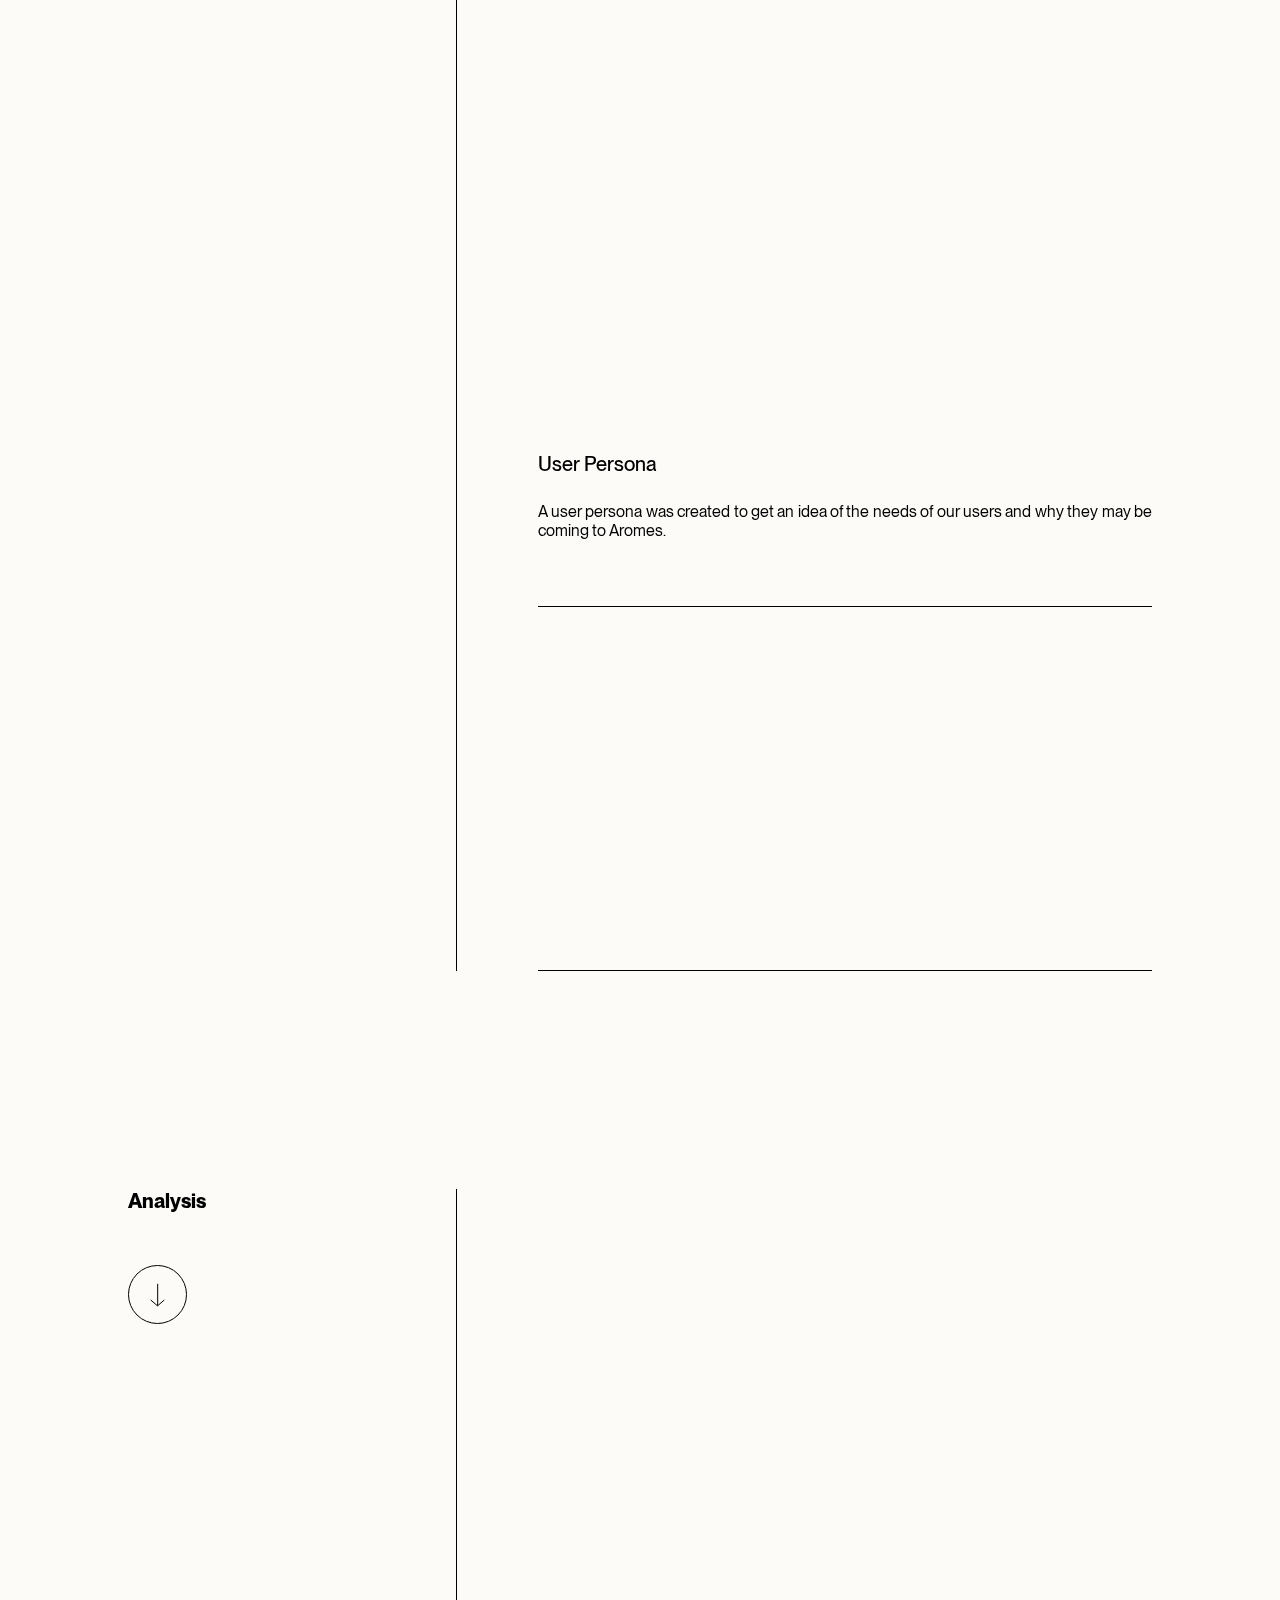
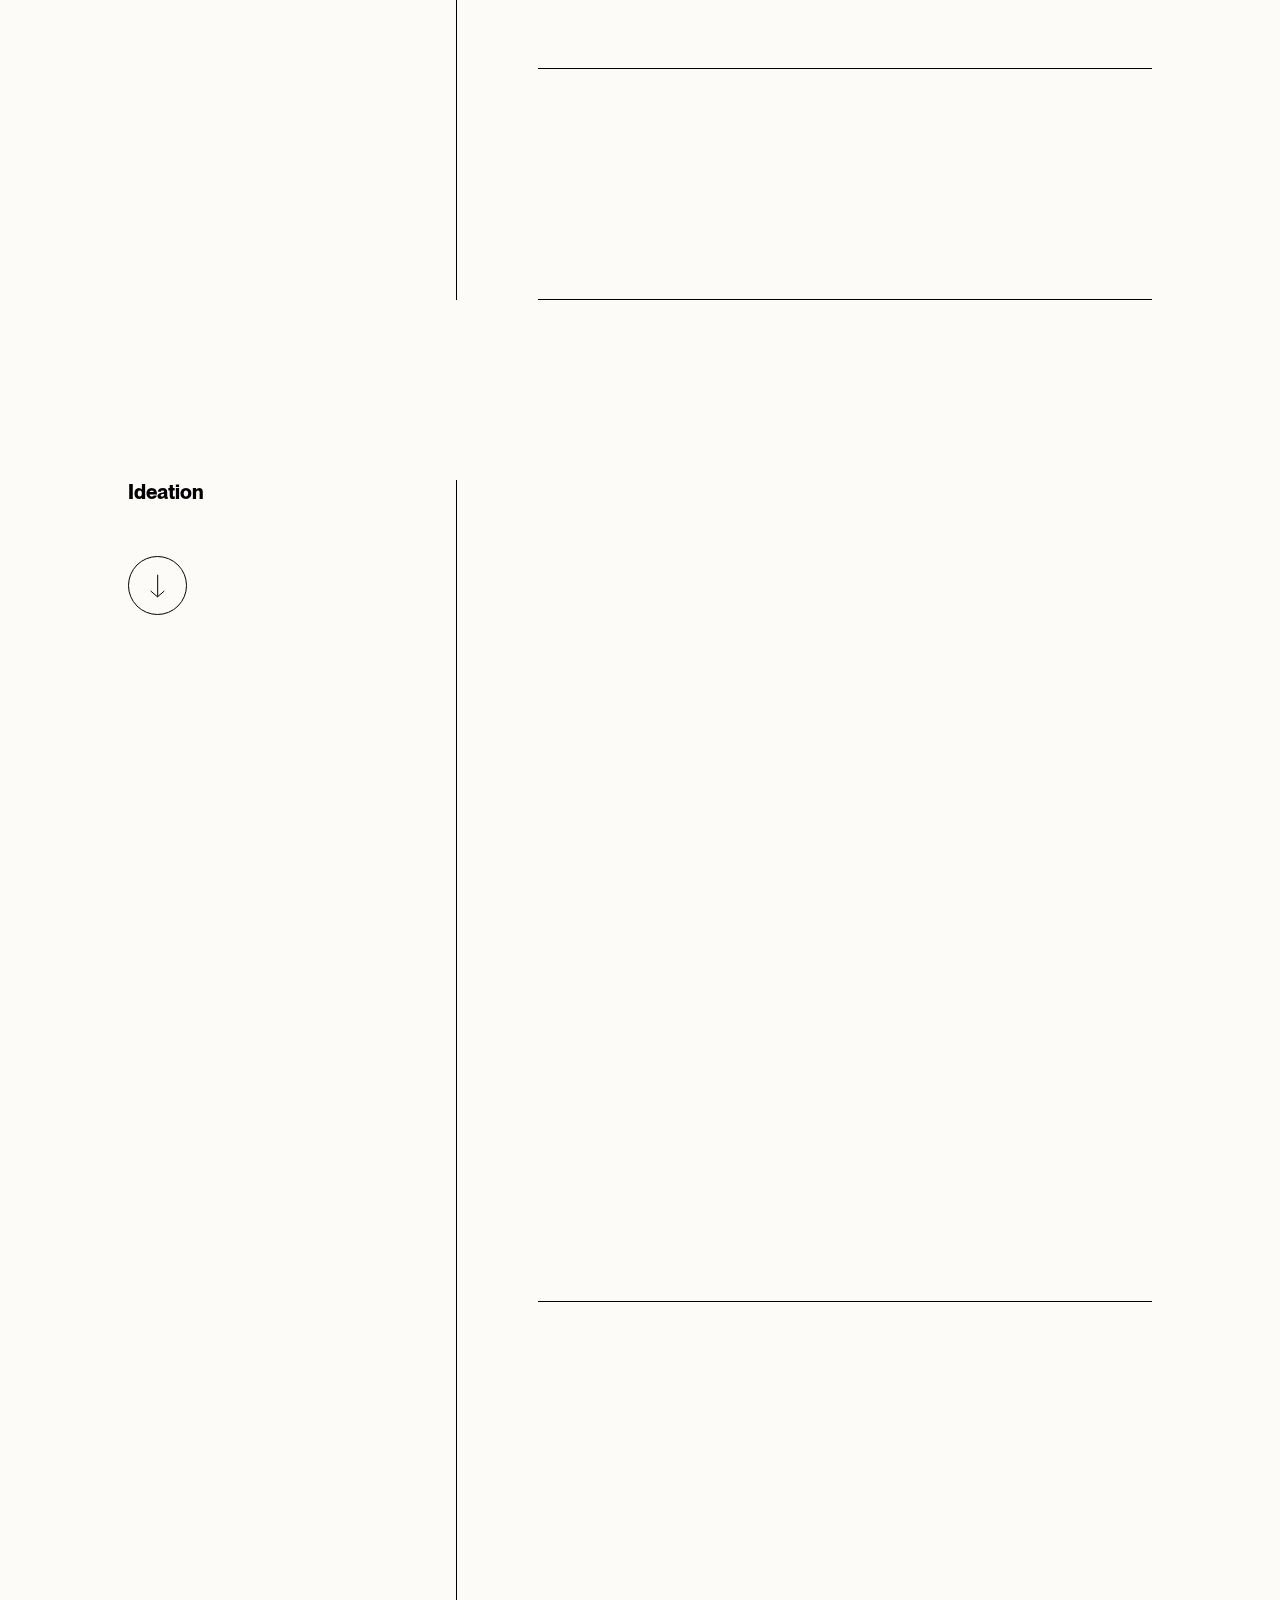
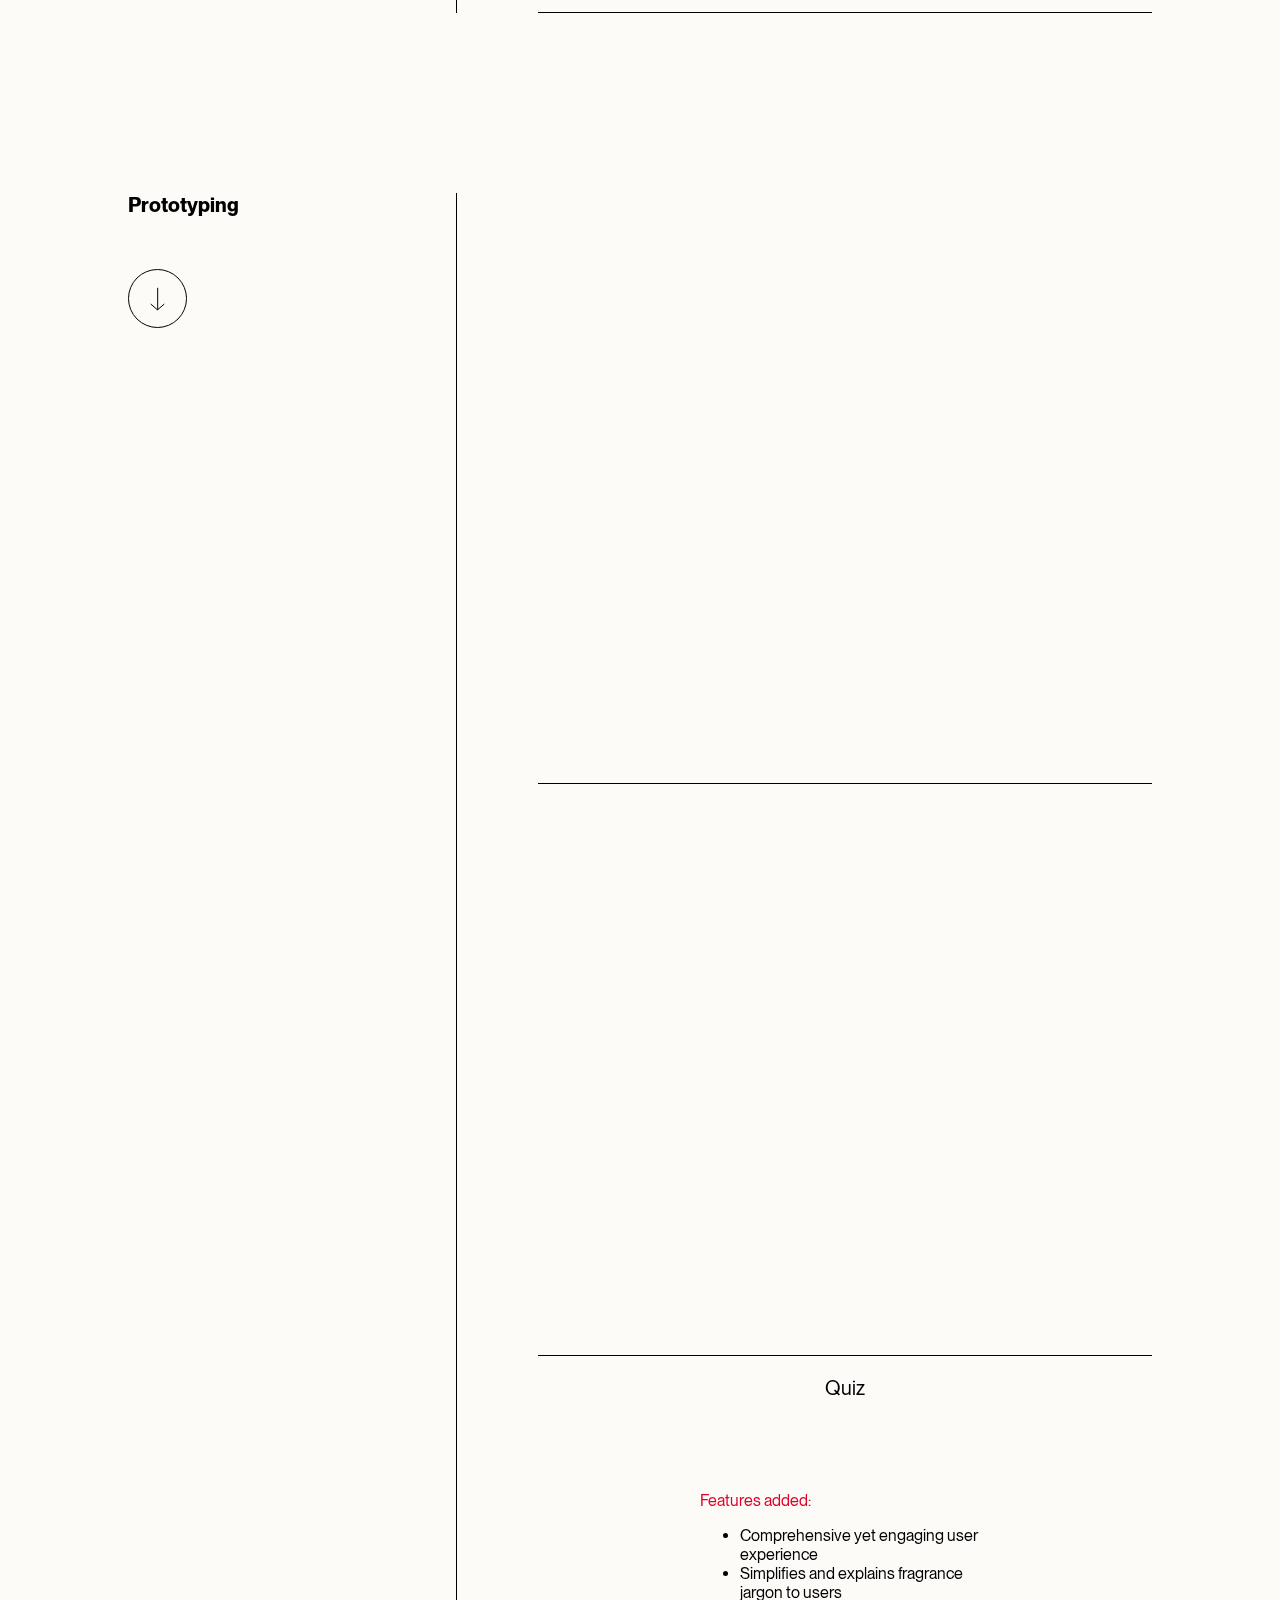
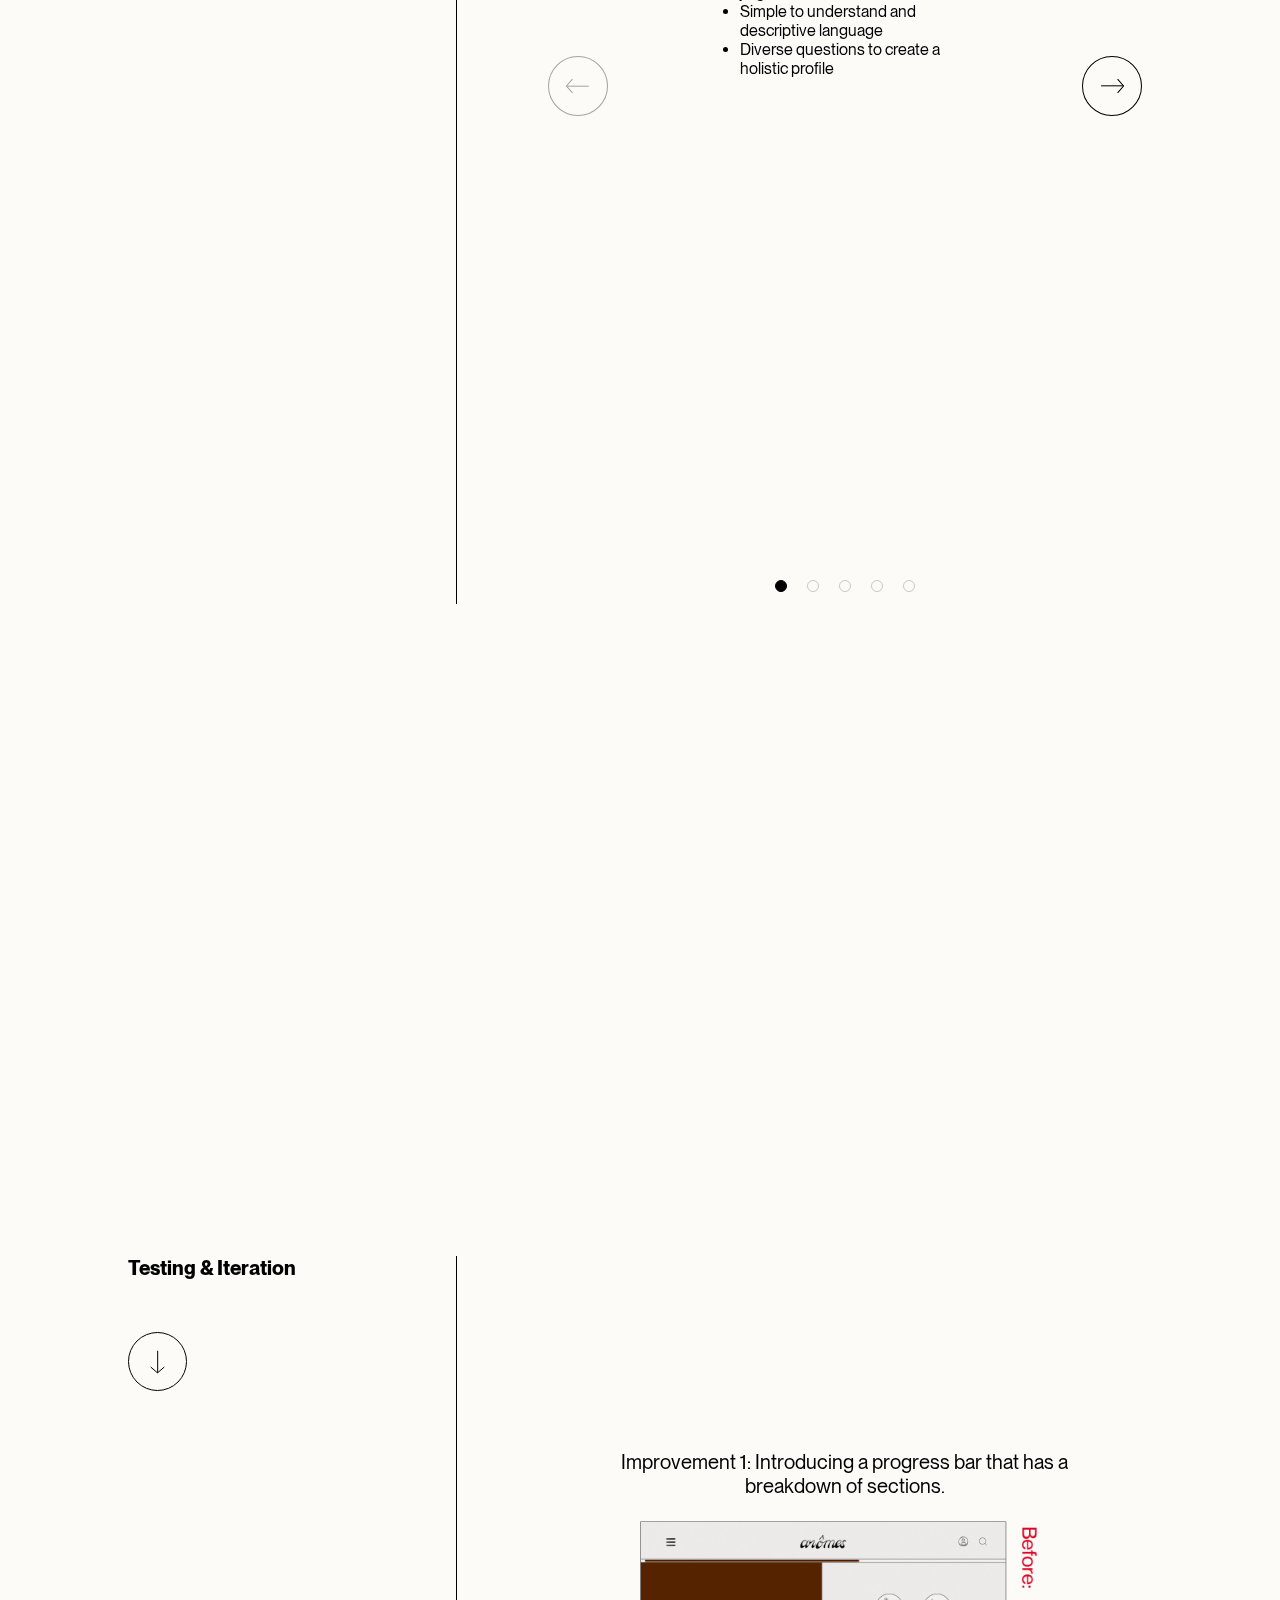
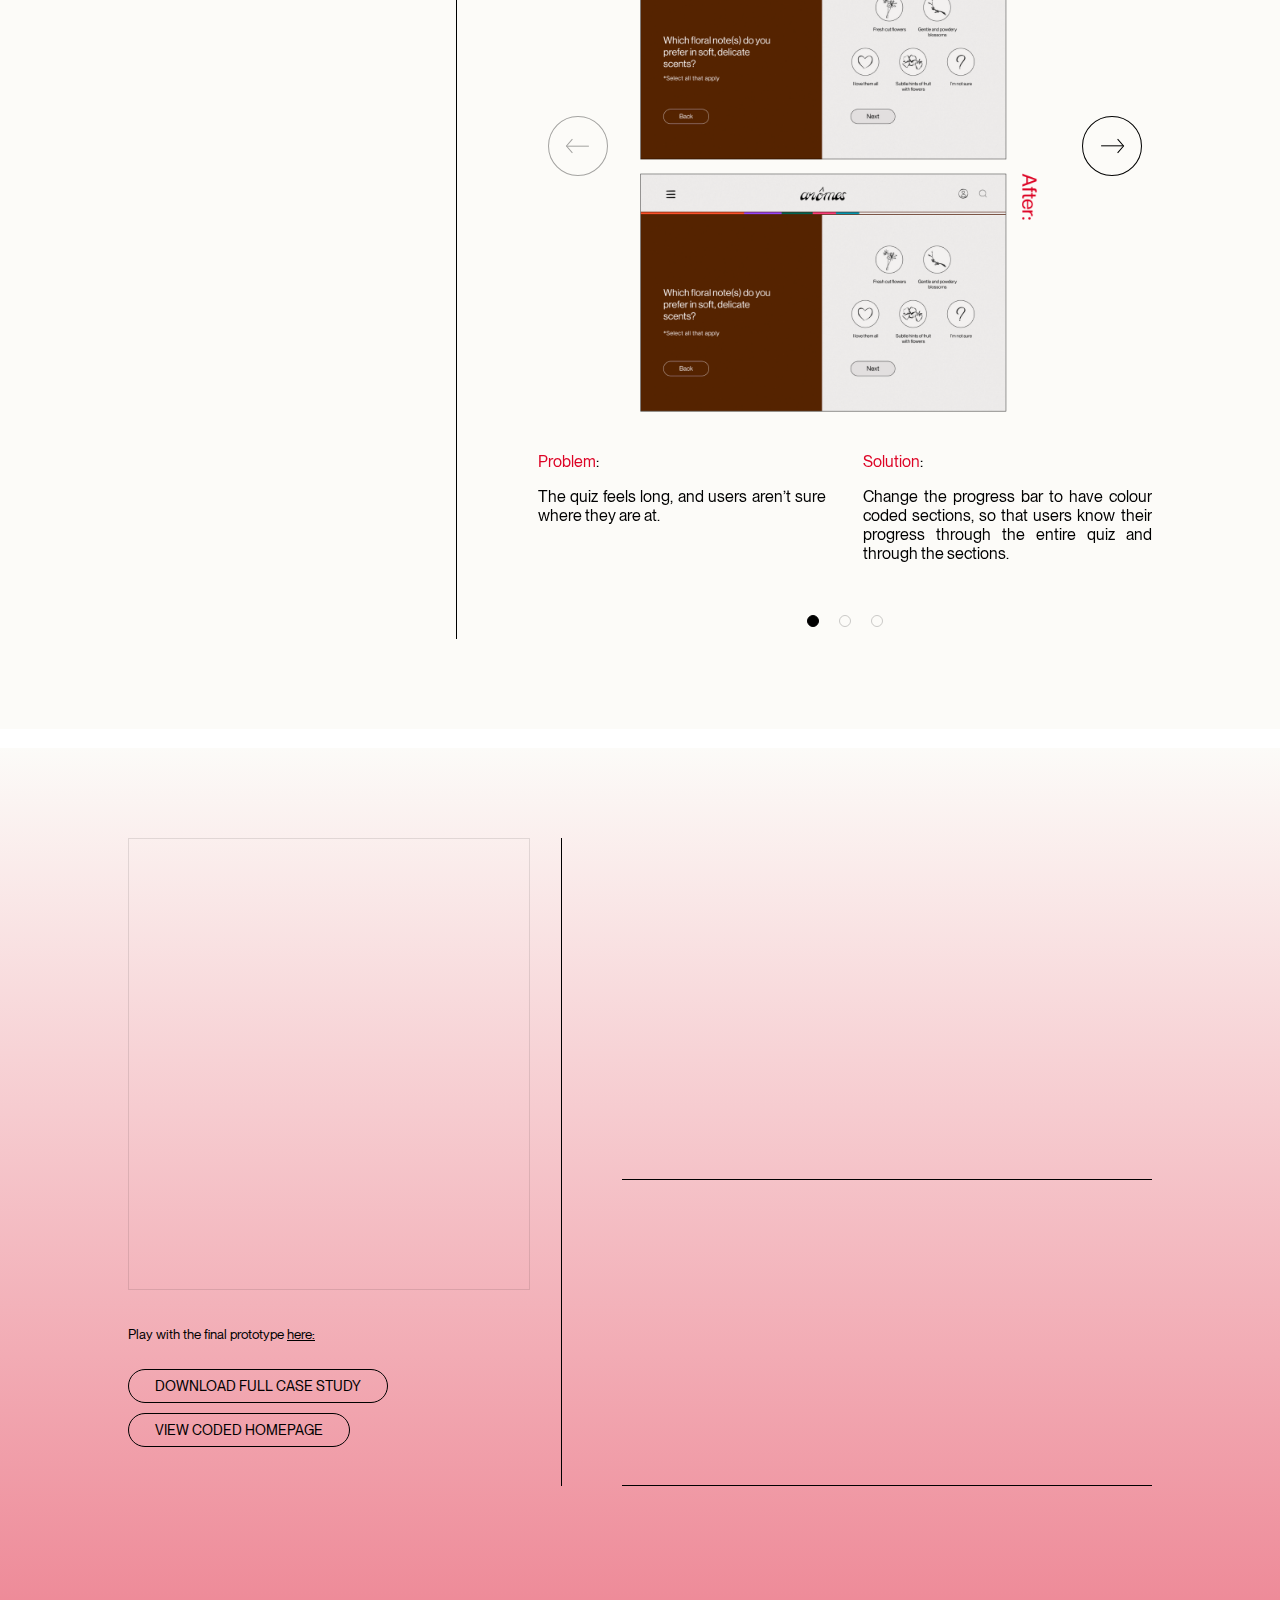
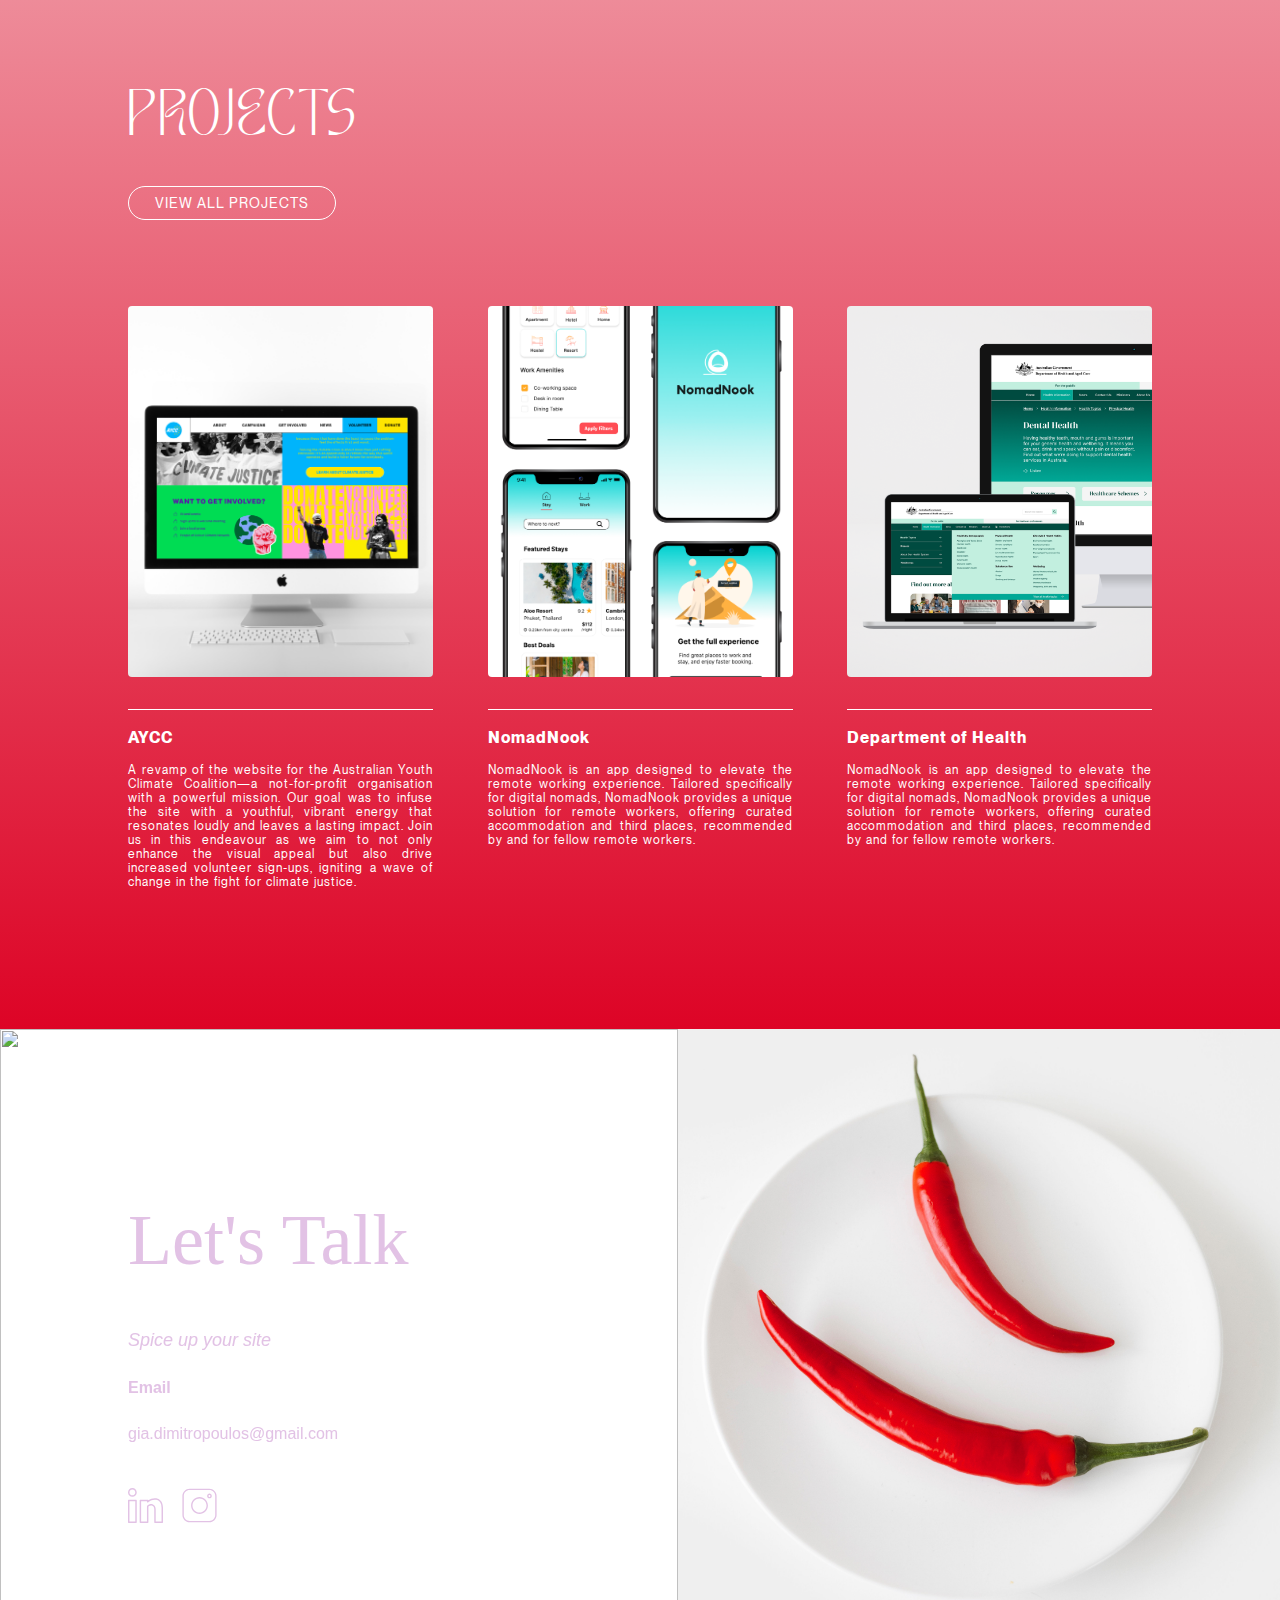
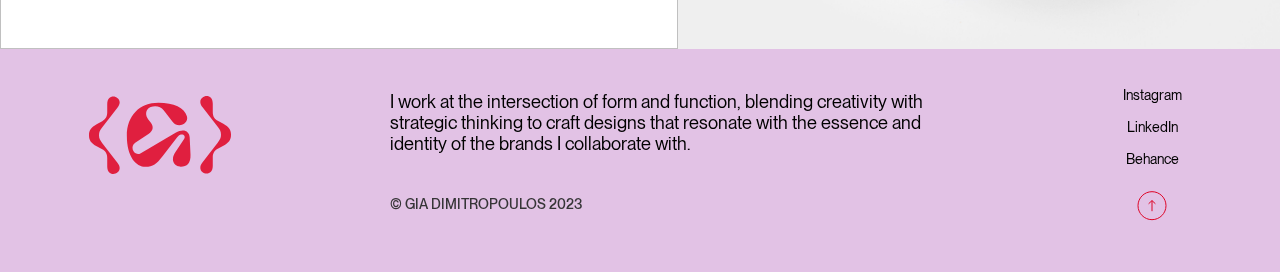
==== commit 89ac148d: "All Case Studies" ====
--- a/aromes.html
+++ b/aromes.html
@@ -661,21 +661,21 @@
         <a href="#" class="button-1">VIEW ALL PROJECTS</a>
         <div class="projects-card-wrapper">
           <div class="project-card">
-            <img class="imgZoom" src="./Images/AYCC mockup.png" width="305" alt="" />
+            <a href="./AYCC.html"><img src="./Images/AYCC mockup.png" width="305" alt="" /></a>
             <hr class="line animateable" />
-            <h3 class="project-title">AYCC</h3>
+            <a class="case-study-link" href="./AYCC.html"><h3 class="project-title">AYCC</h3></a>
             <p class="project-desc">A revamp of the website for the Australian Youth Climate Coalition—a not-for-profit organisation with a powerful mission. Our goal was to infuse the site with a youthful, vibrant energy that resonates loudly and leaves a lasting impact. Join us in this endeavour as we aim to not only enhance the visual appeal but also drive increased volunteer sign-ups, igniting a wave of change in the fight for climate justice.</p>
           </div>
           <div class="project-card">
-            <img class="imgZoom"  src="./Images/Dep-Health-Mockup-1.png" width="305" alt="" />
+            <a href="./nomadnook.html"><img src="./Images/nomadnook project.png" width="305" alt="" /></a>
             <hr class="line animateable" />
-            <h3 class="project-title">Department of Health</h3>
+            <a class="case-study-link" href="./nomadnook.html"><h3 class="project-title">NomadNook</h3></a>
             <p class="project-desc">NomadNook is an app designed to elevate the remote working experience. Tailored specifically for digital nomads, NomadNook provides a unique solution for remote workers, offering curated accommodation and third places, recommended by and for fellow remote workers.</p>
           </div>
           <div class="project-card">
-            <img class="imgZoom"  src="./Images/Dep-Health-Mockup-1.png" width="305" alt="" />
+            <a href="#"><img src="./Images/Dep-Health-Mockup-1.png" width="305" alt="" /></a>
             <hr class="line animateable" />
-            <h3 class="project-title">Department of Health</h3>
+            <a class="case-study-link"><h3 class="project-title">Department of Health</h3></a>
             <p class="project-desc">NomadNook is an app designed to elevate the remote working experience. Tailored specifically for digital nomads, NomadNook provides a unique solution for remote workers, offering curated accommodation and third places, recommended by and for fellow remote workers.</p>
           </div>
         </div>
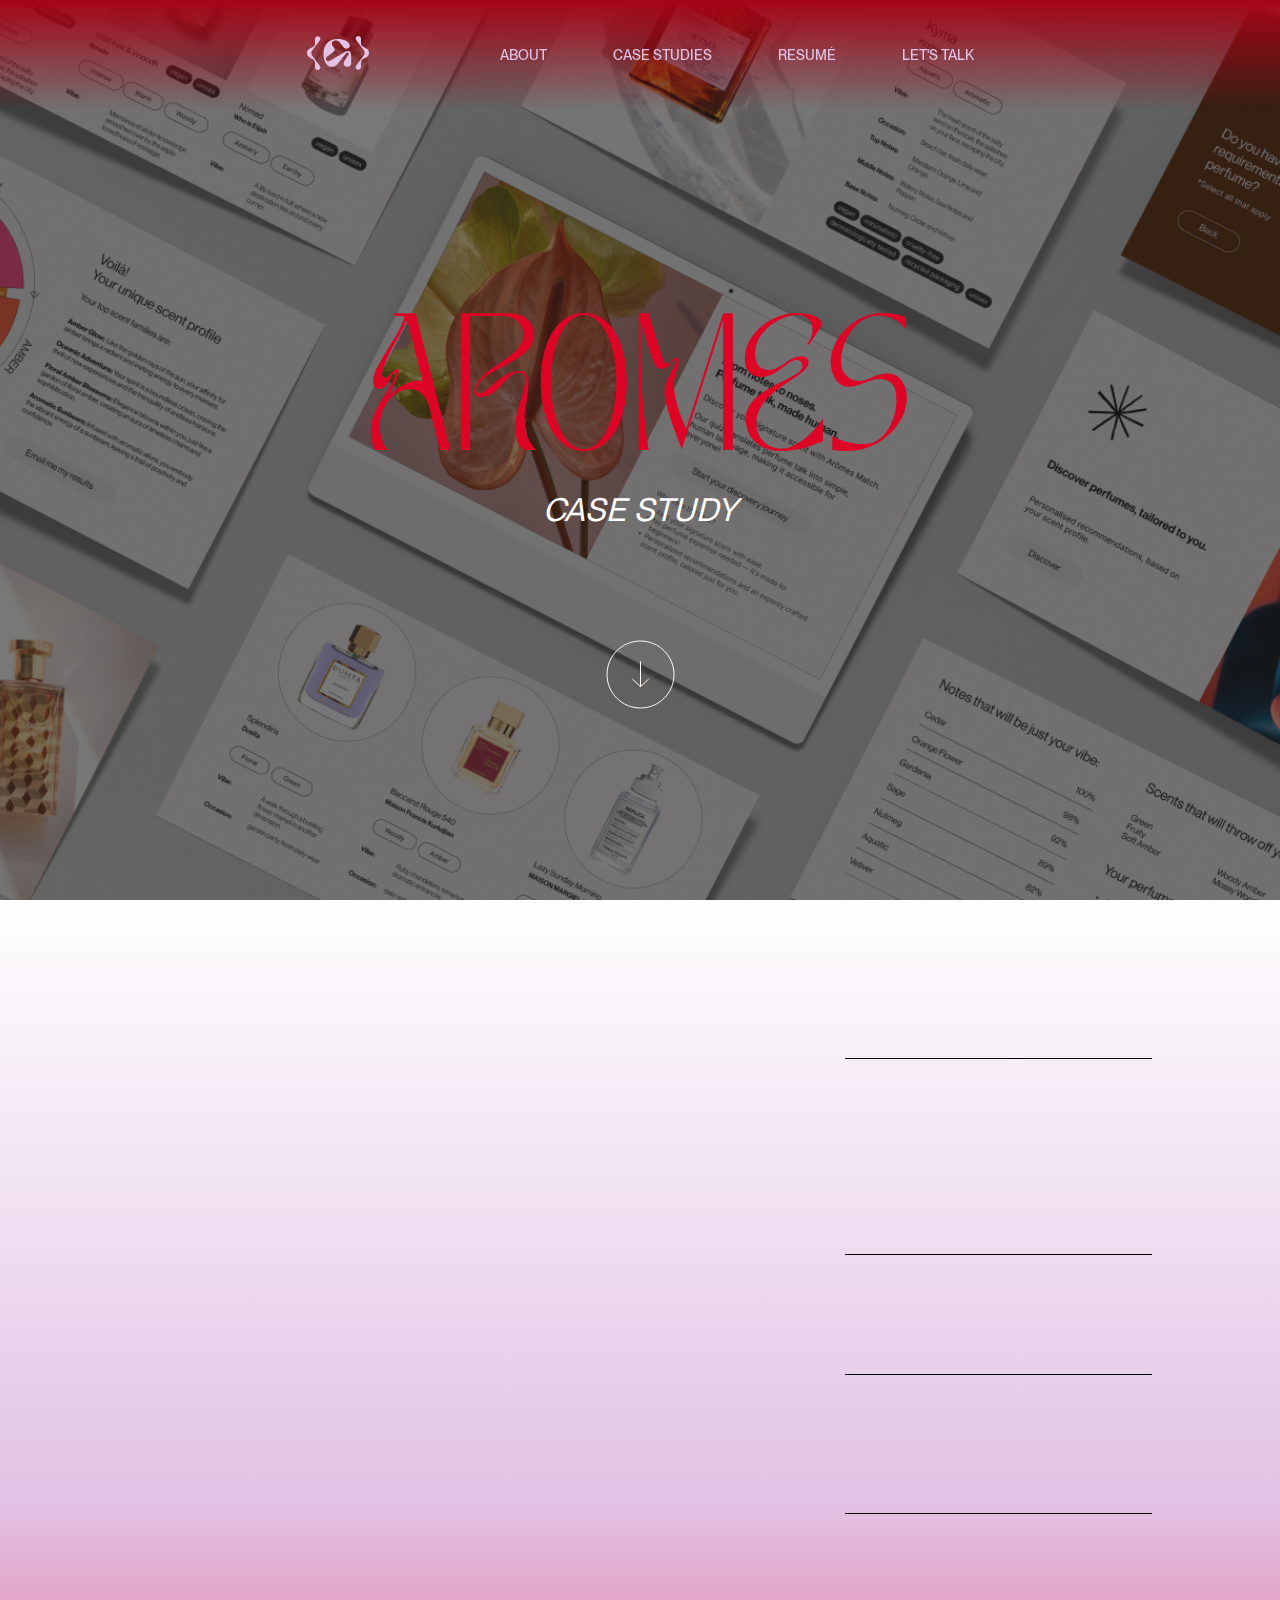
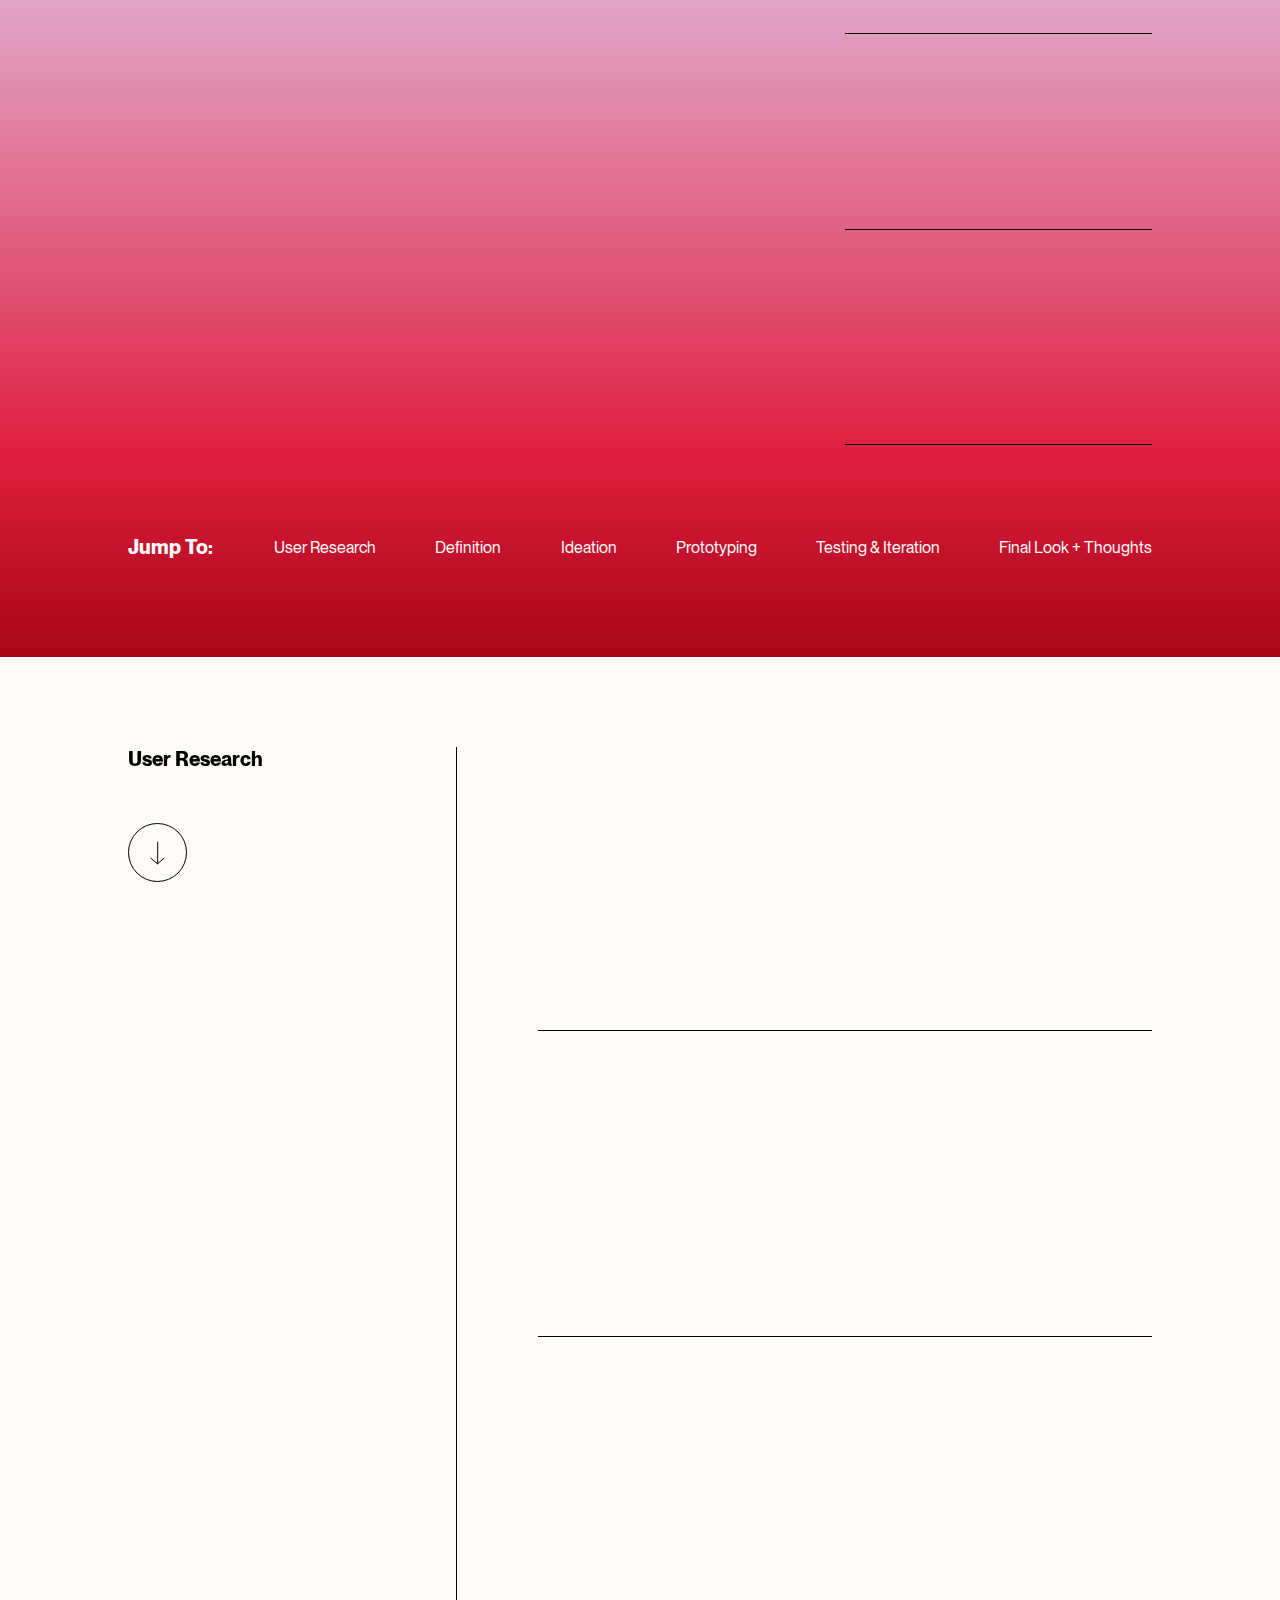
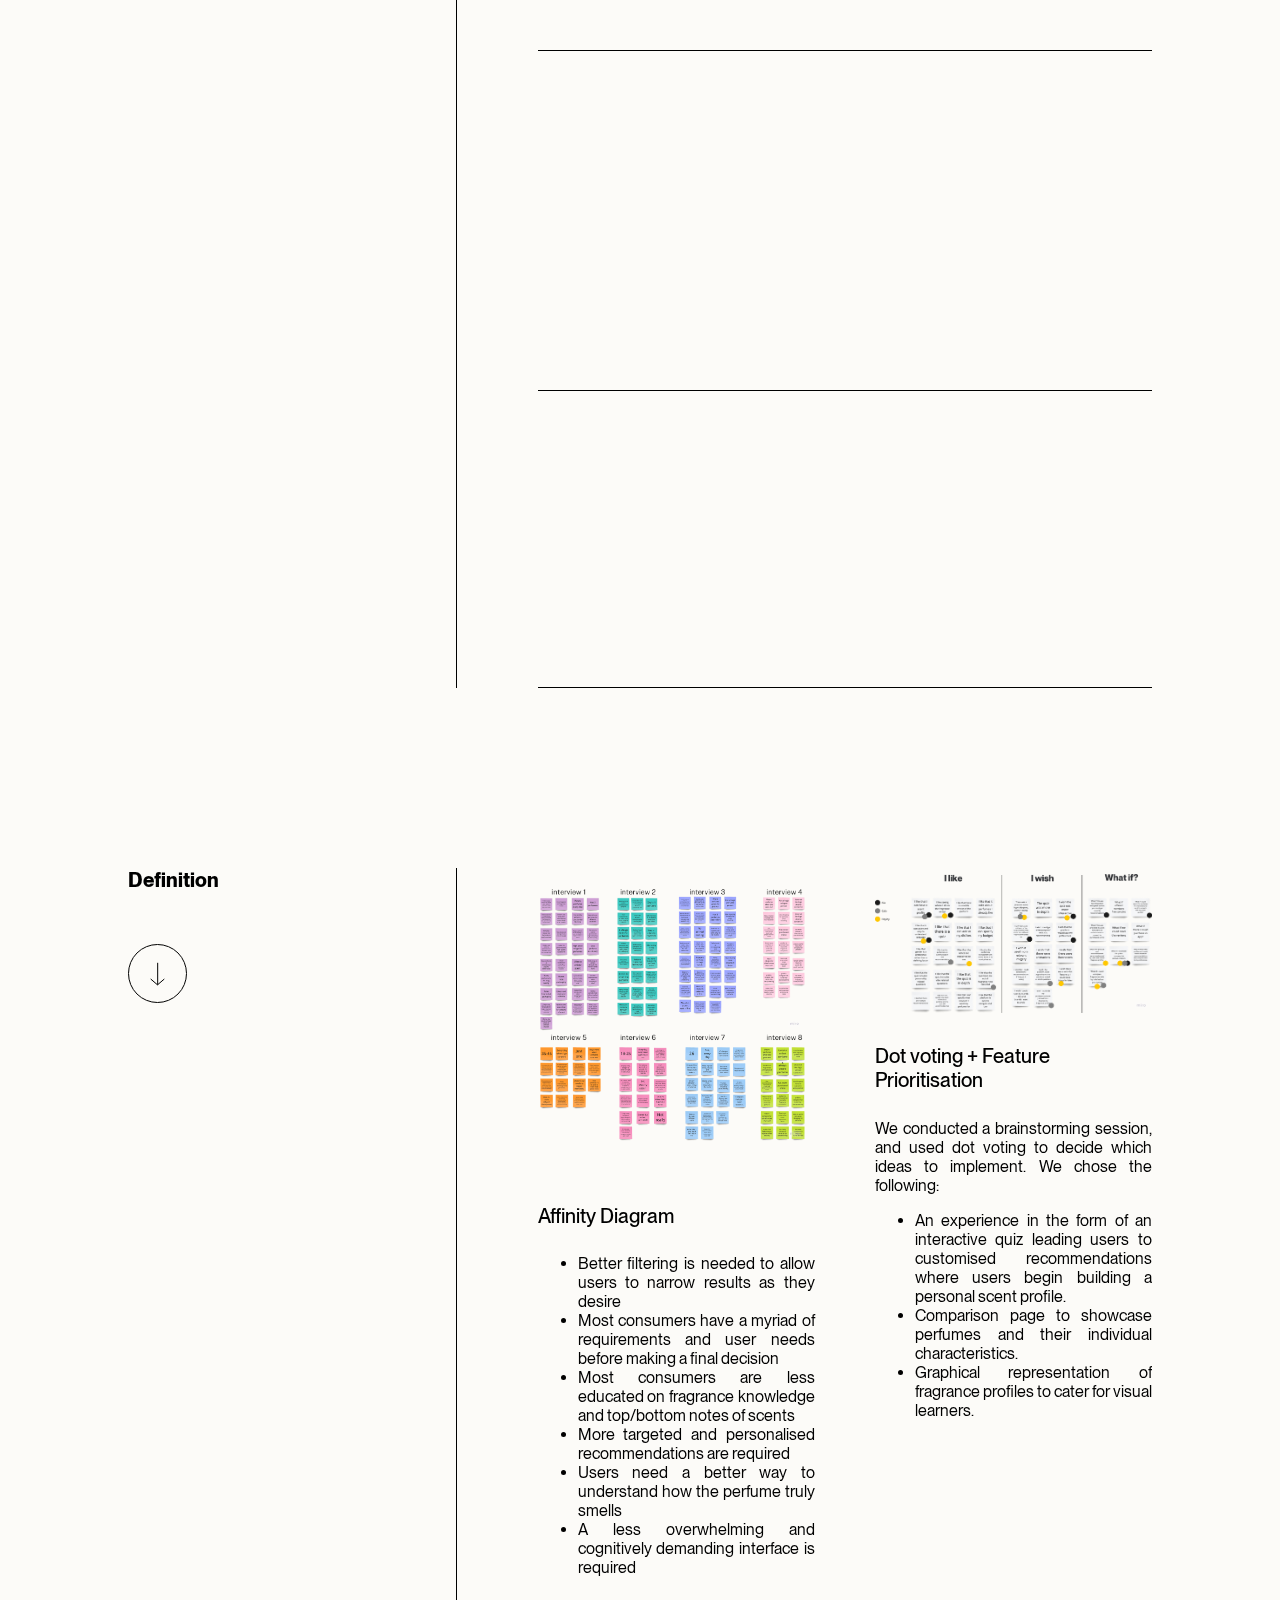
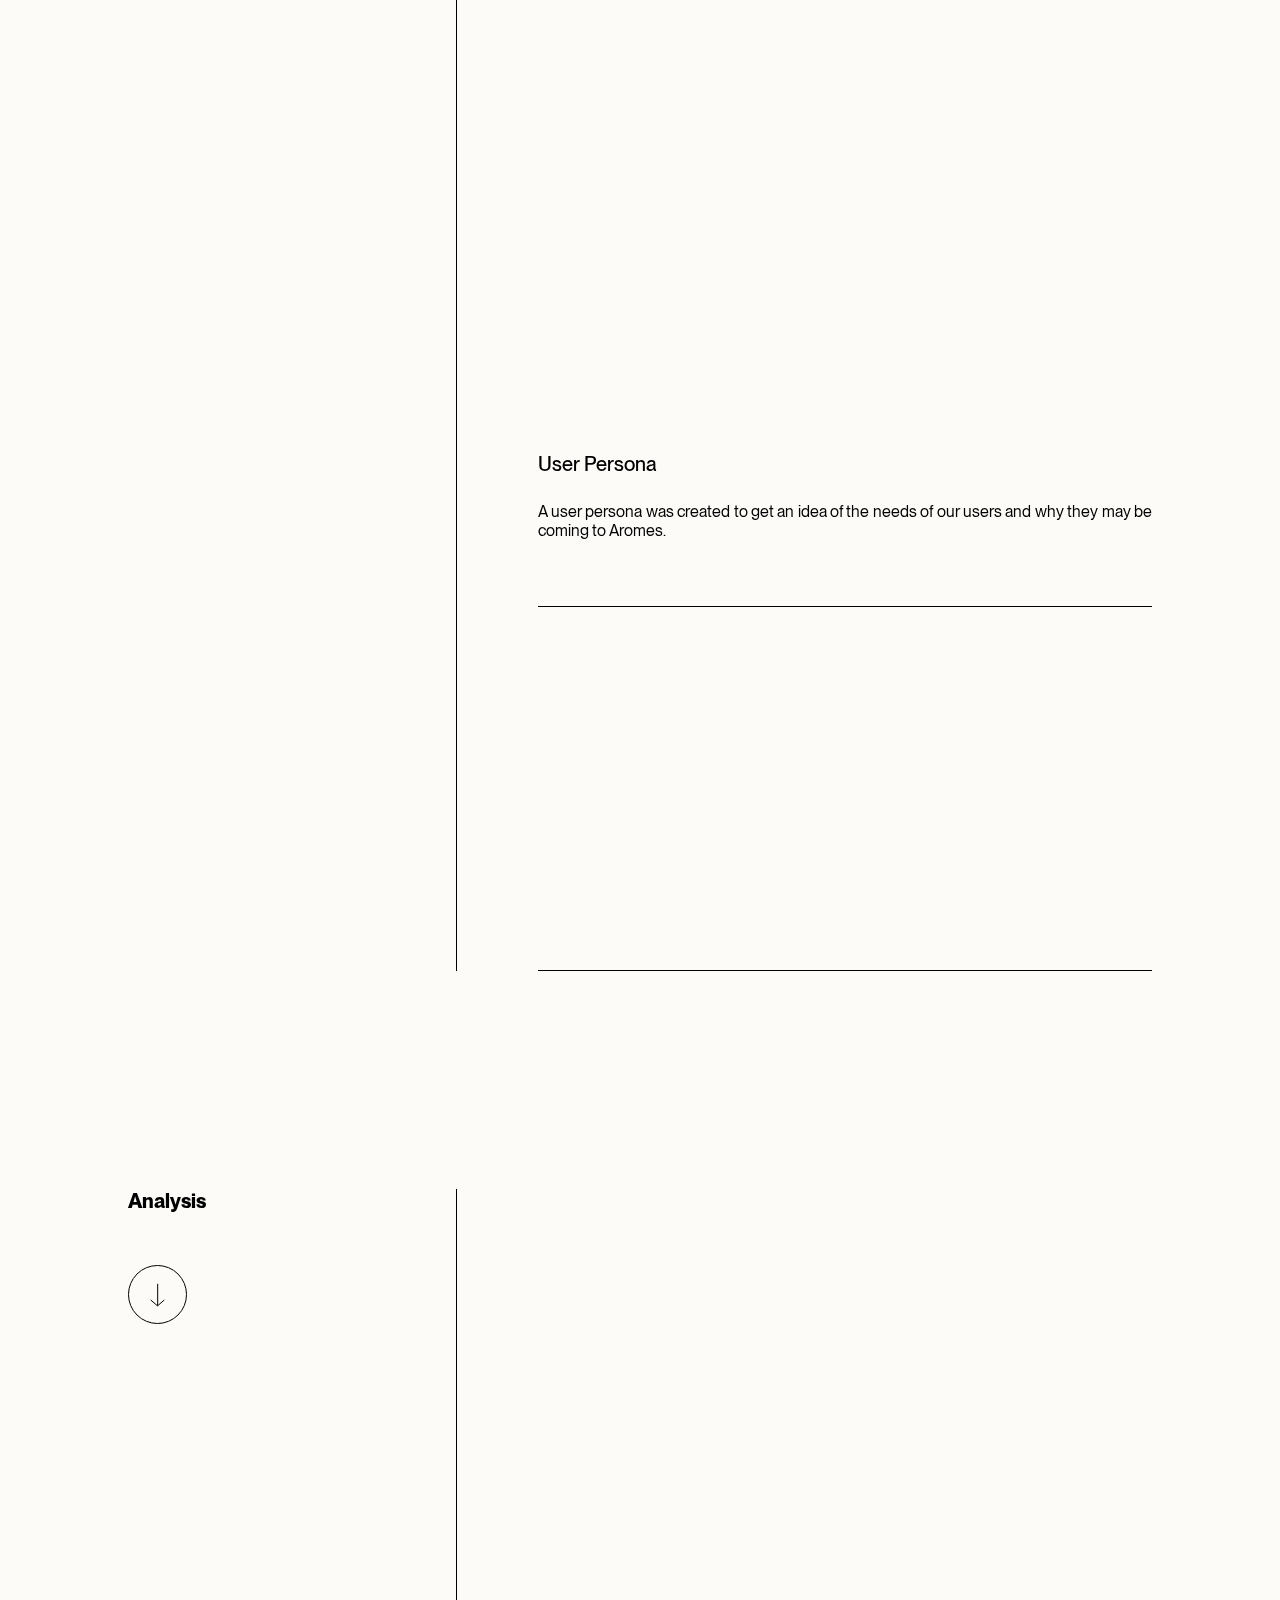
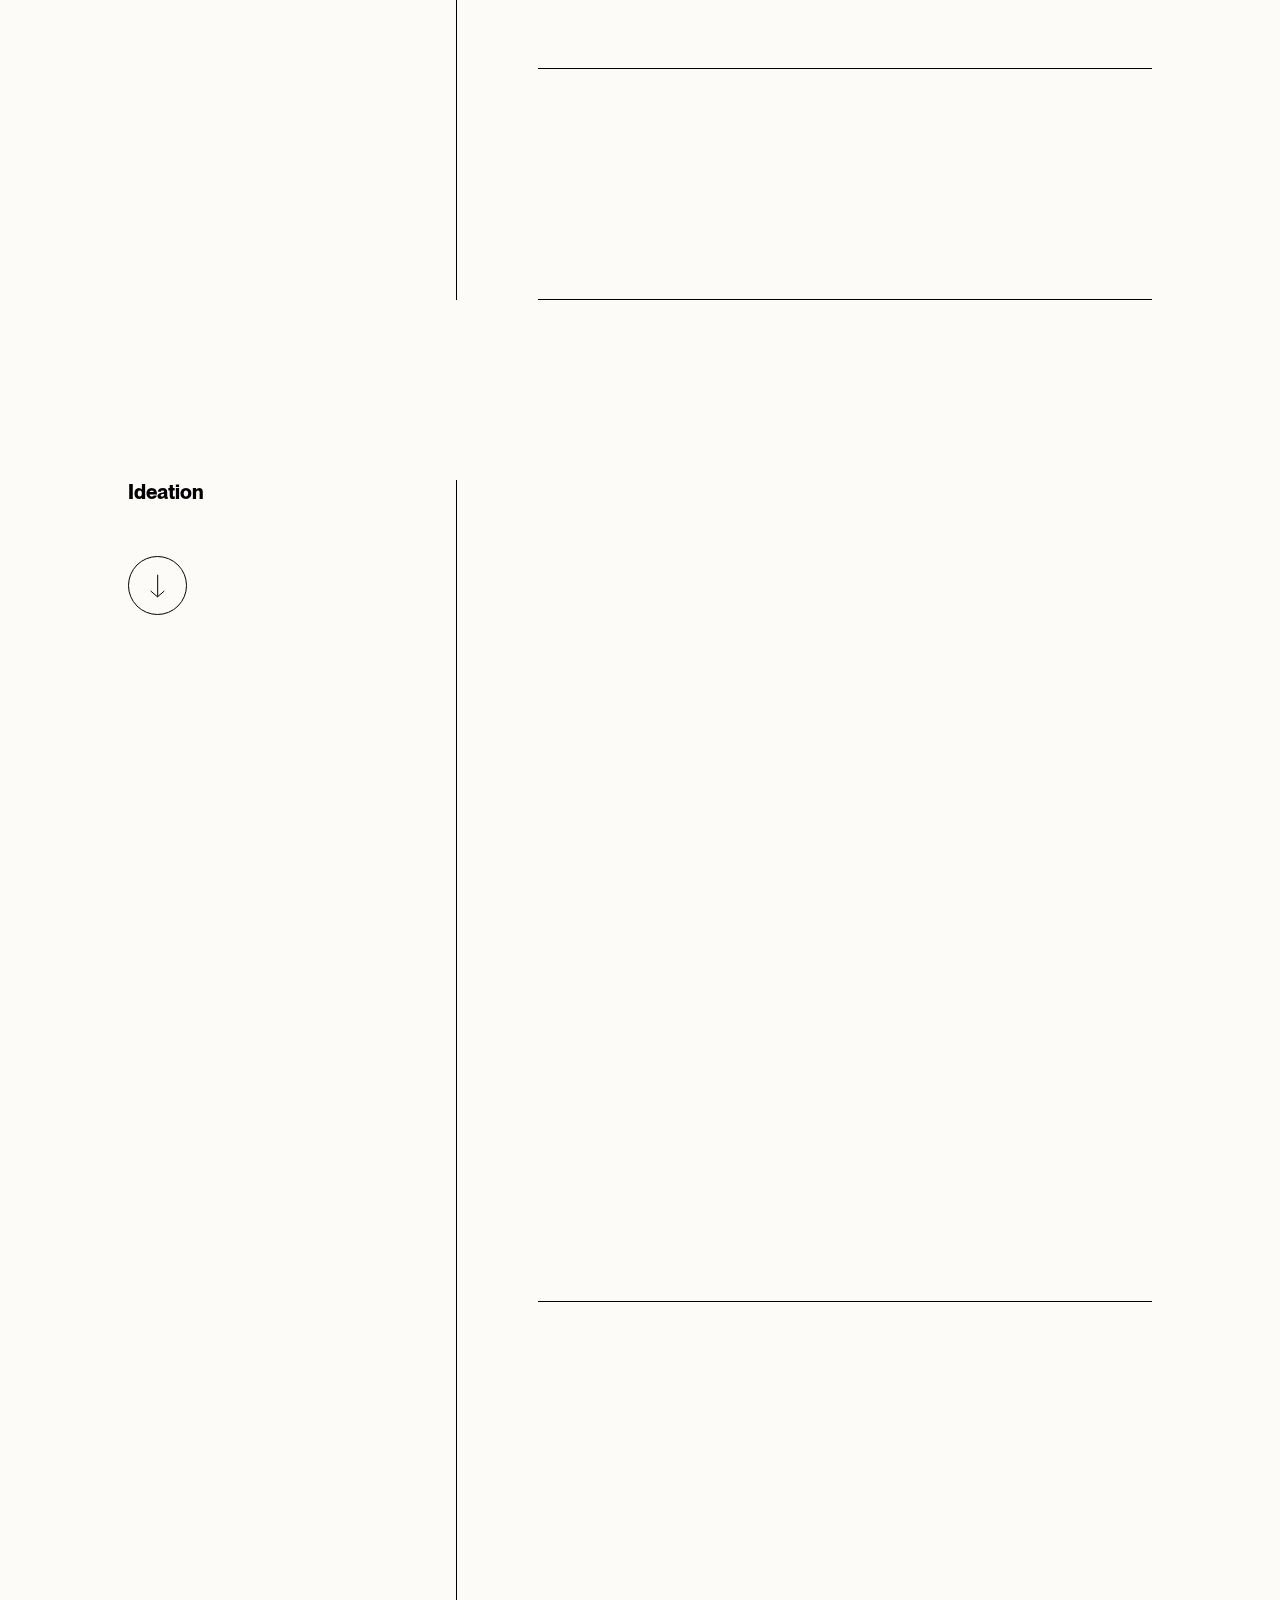
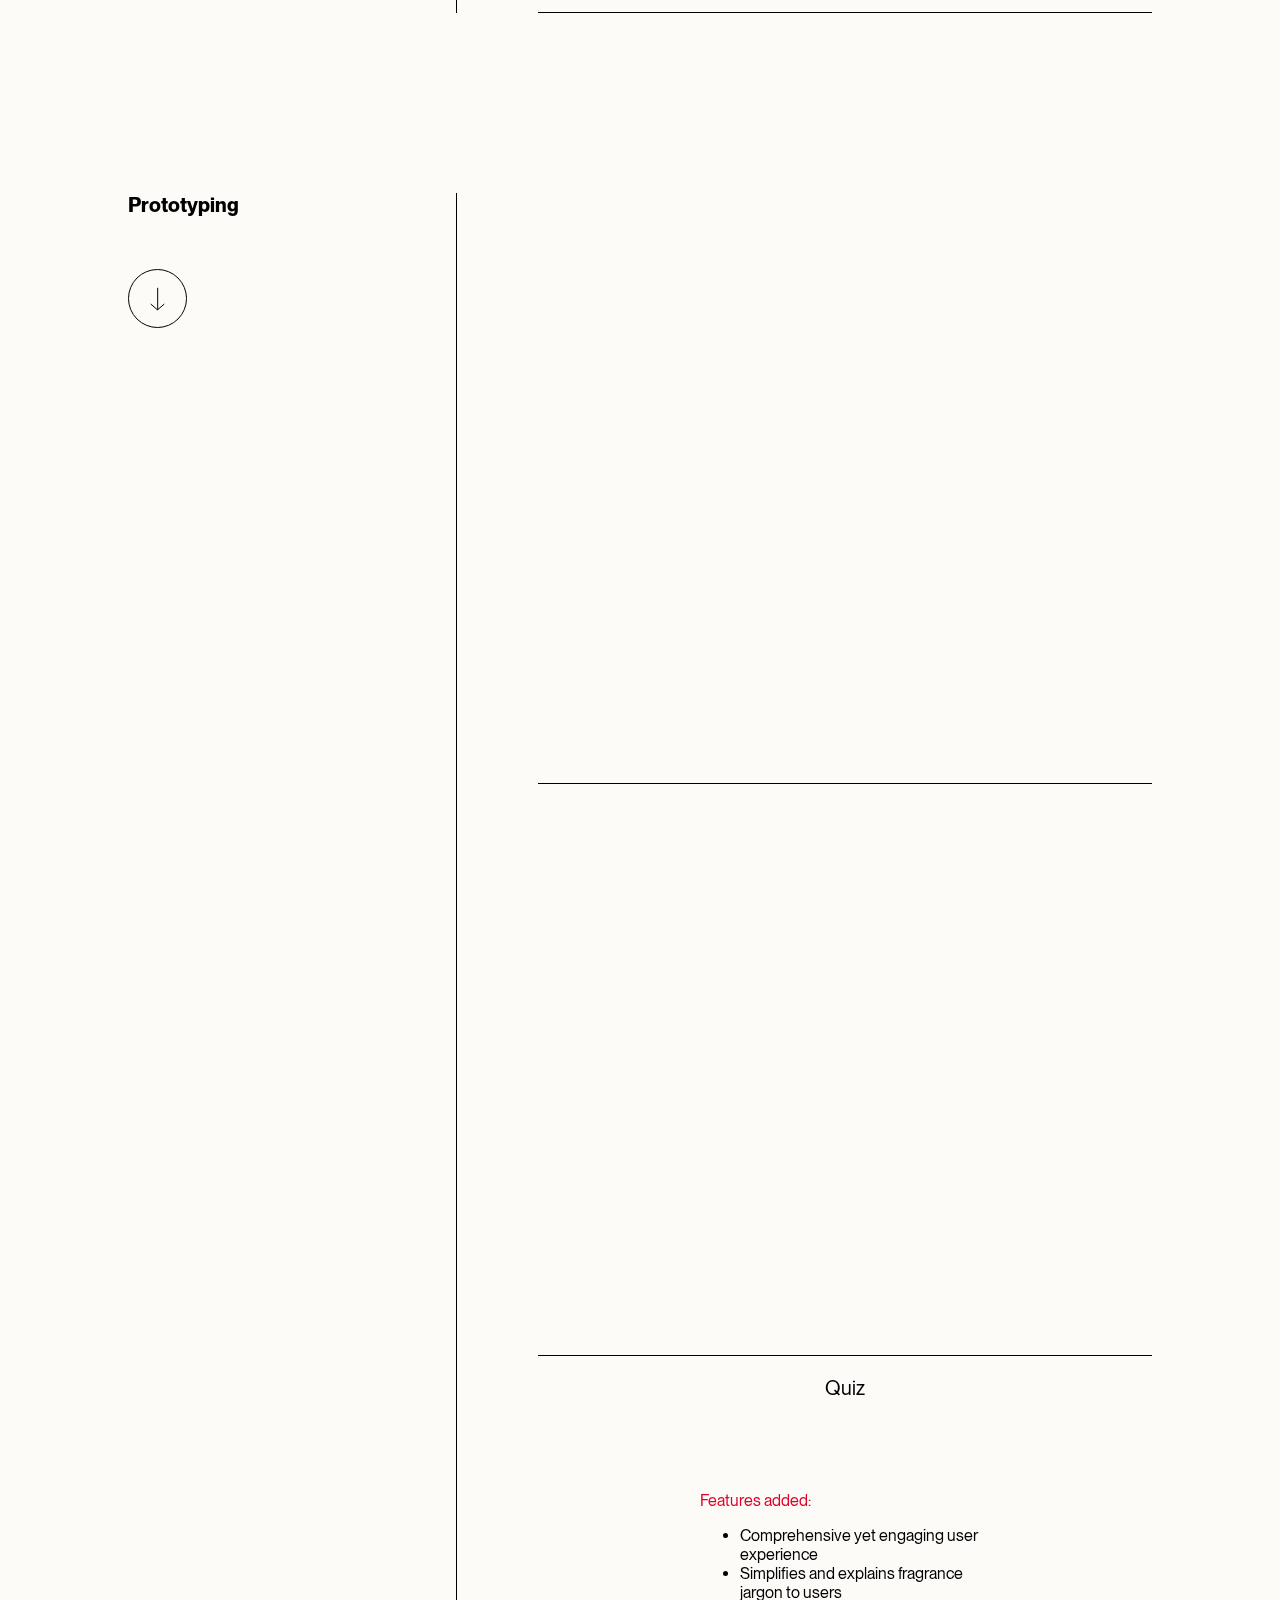
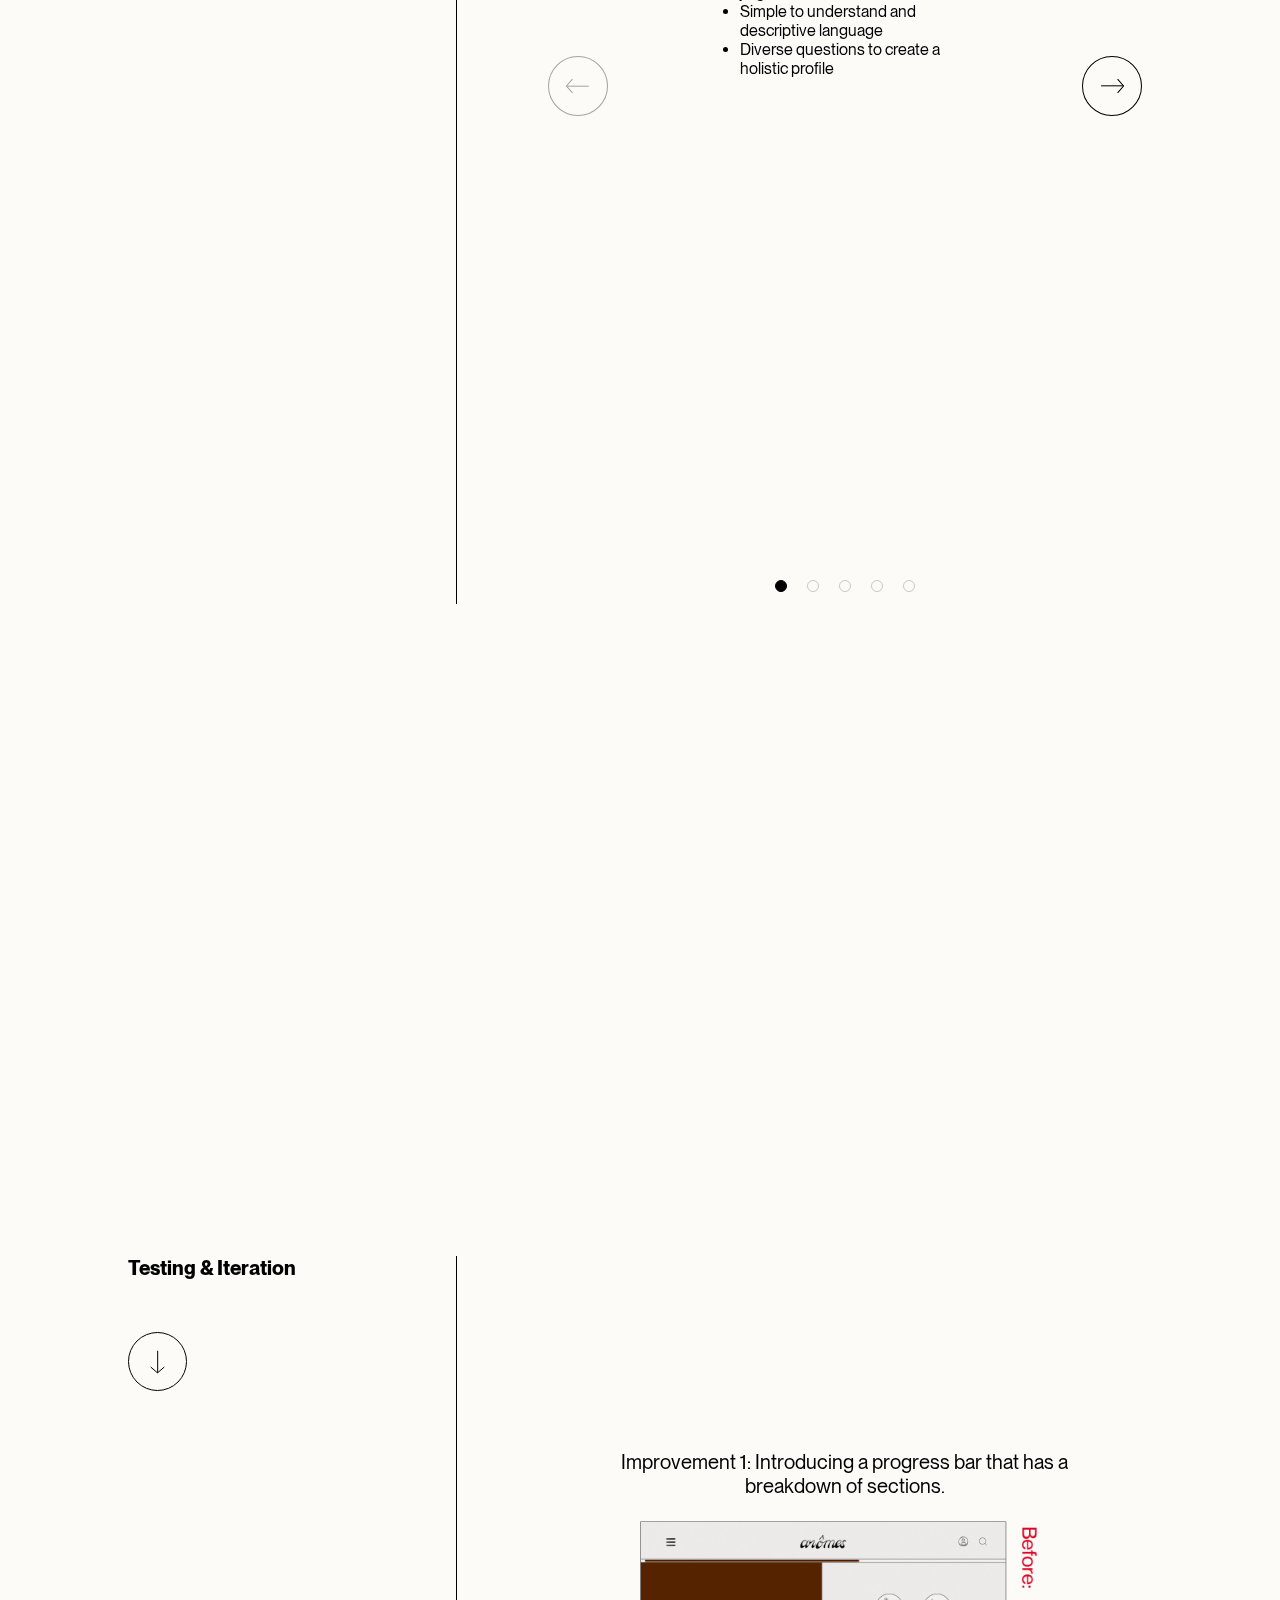
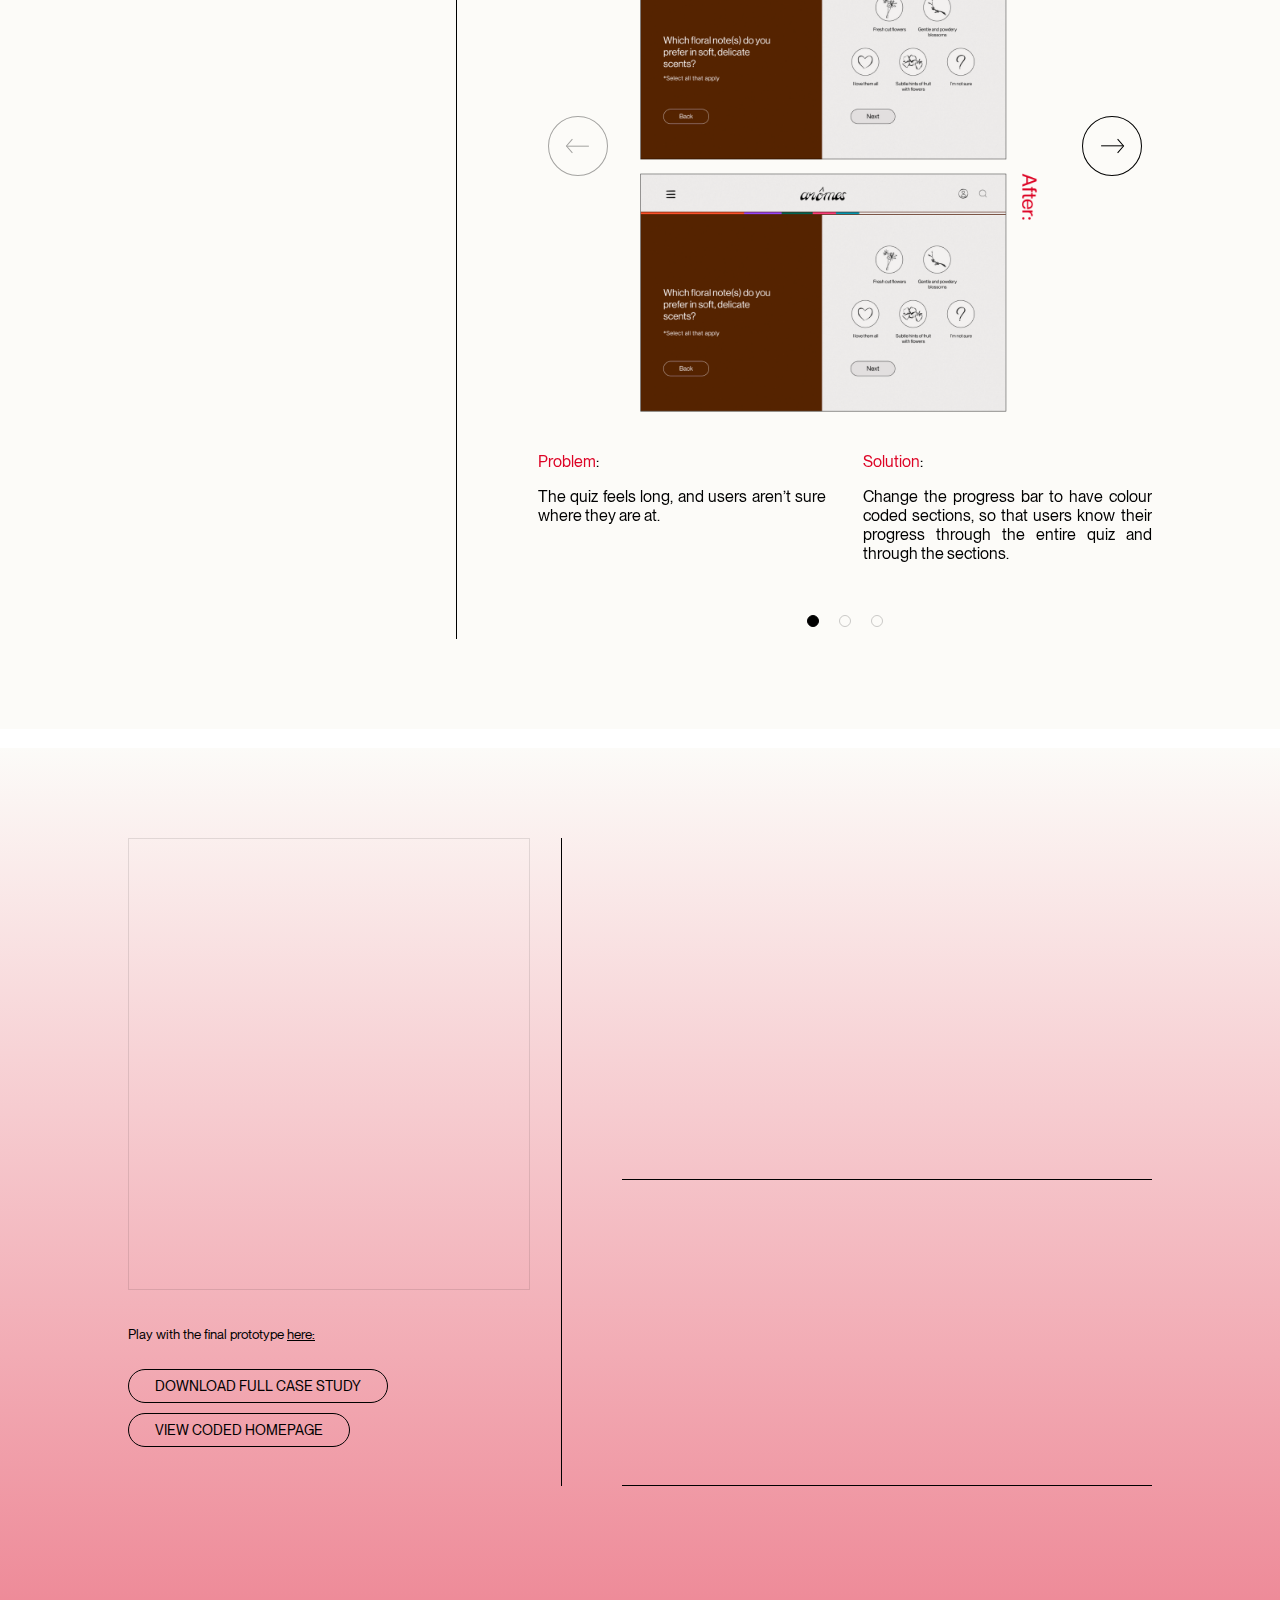
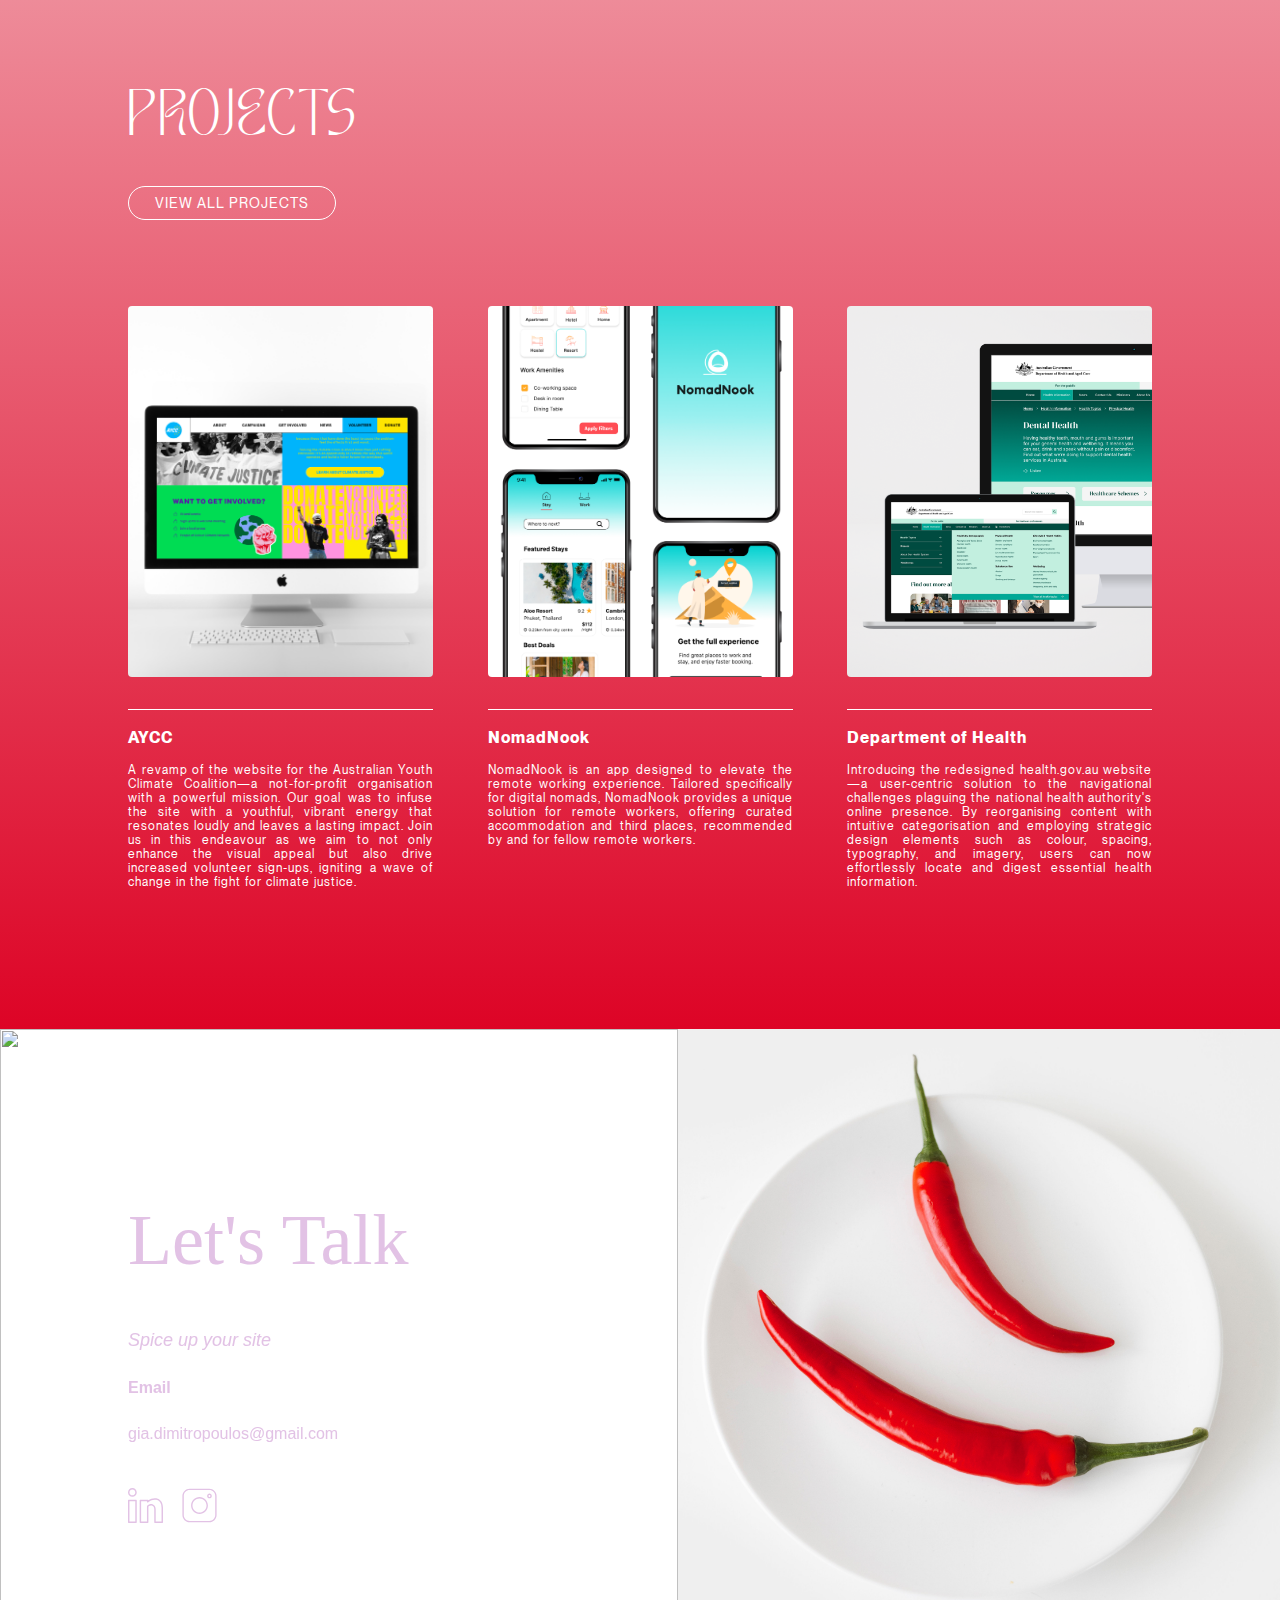
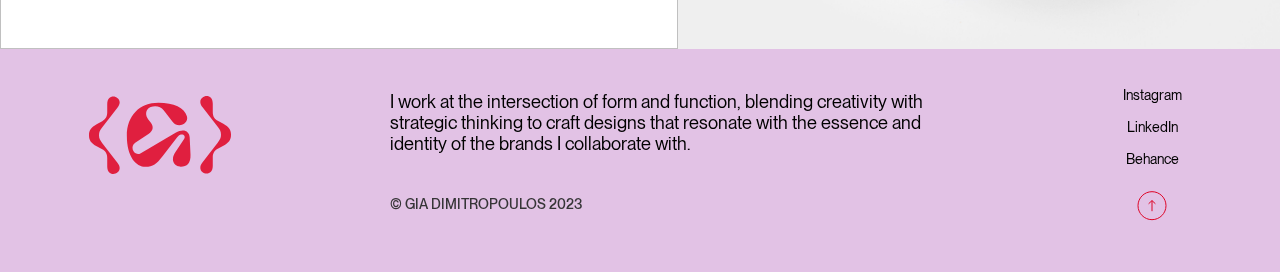
==== commit bec48a82: "Coming Soon" ====
--- a/aromes.html
+++ b/aromes.html
@@ -673,10 +673,10 @@
             <p class="project-desc">NomadNook is an app designed to elevate the remote working experience. Tailored specifically for digital nomads, NomadNook provides a unique solution for remote workers, offering curated accommodation and third places, recommended by and for fellow remote workers.</p>
           </div>
           <div class="project-card">
-            <a href="#"><img src="./Images/Dep-Health-Mockup-1.png" width="305" alt="" /></a>
+            <a href="./comingsoon.html"><img src="./Images/Dep-Health-Mockup-1.png" width="305" alt="" /></a>
             <hr class="line animateable" />
-            <a class="case-study-link"><h3 class="project-title">Department of Health</h3></a>
-            <p class="project-desc">NomadNook is an app designed to elevate the remote working experience. Tailored specifically for digital nomads, NomadNook provides a unique solution for remote workers, offering curated accommodation and third places, recommended by and for fellow remote workers.</p>
+            <a class="case-study-link" href="./comingsoon.html"><h3 class="project-title">Department of Health</h3></a>
+            <p class="project-desc">Introducing the redesigned health.gov.au website—a user-centric solution to the navigational challenges plaguing the national health authority's online presence. By reorganising content with intuitive categorisation and employing strategic design elements such as colour, spacing, typography, and imagery, users can now effortlessly locate and digest essential health information.</p>
           </div>
         </div>
       </section>
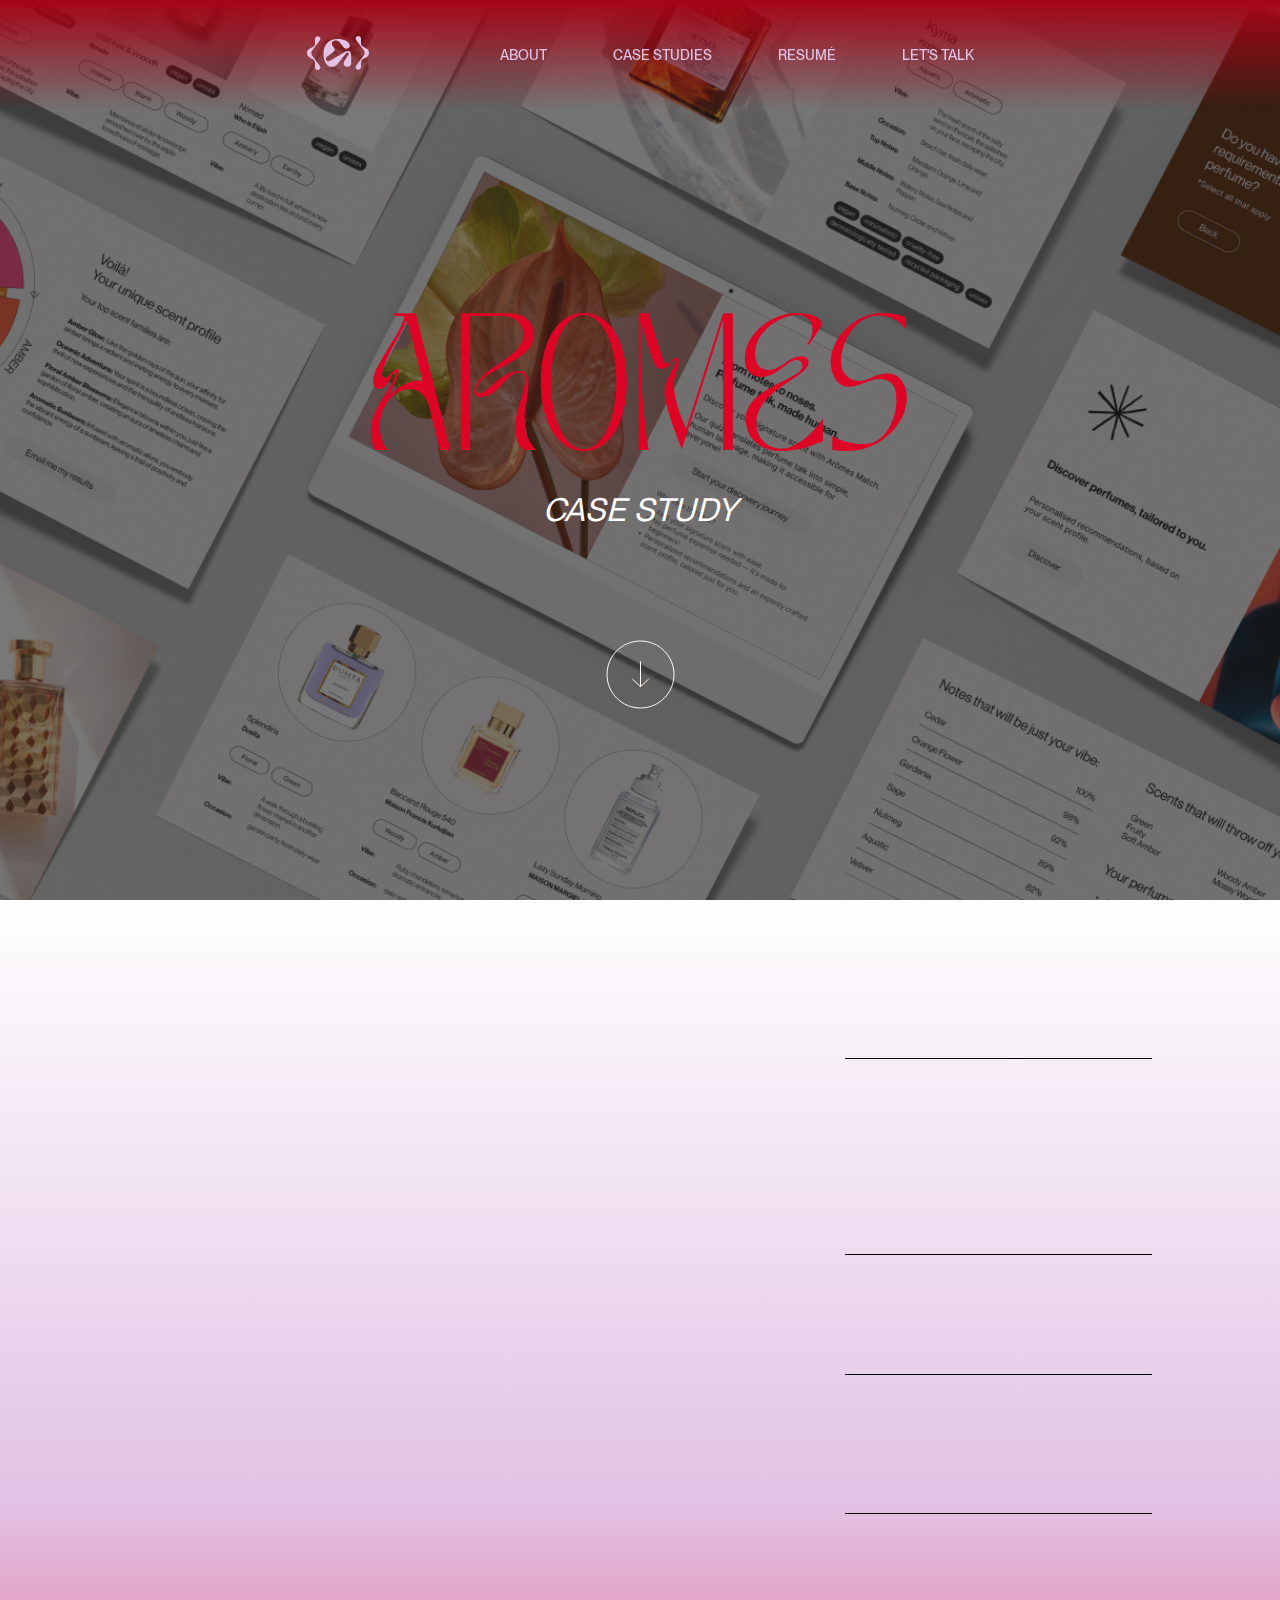
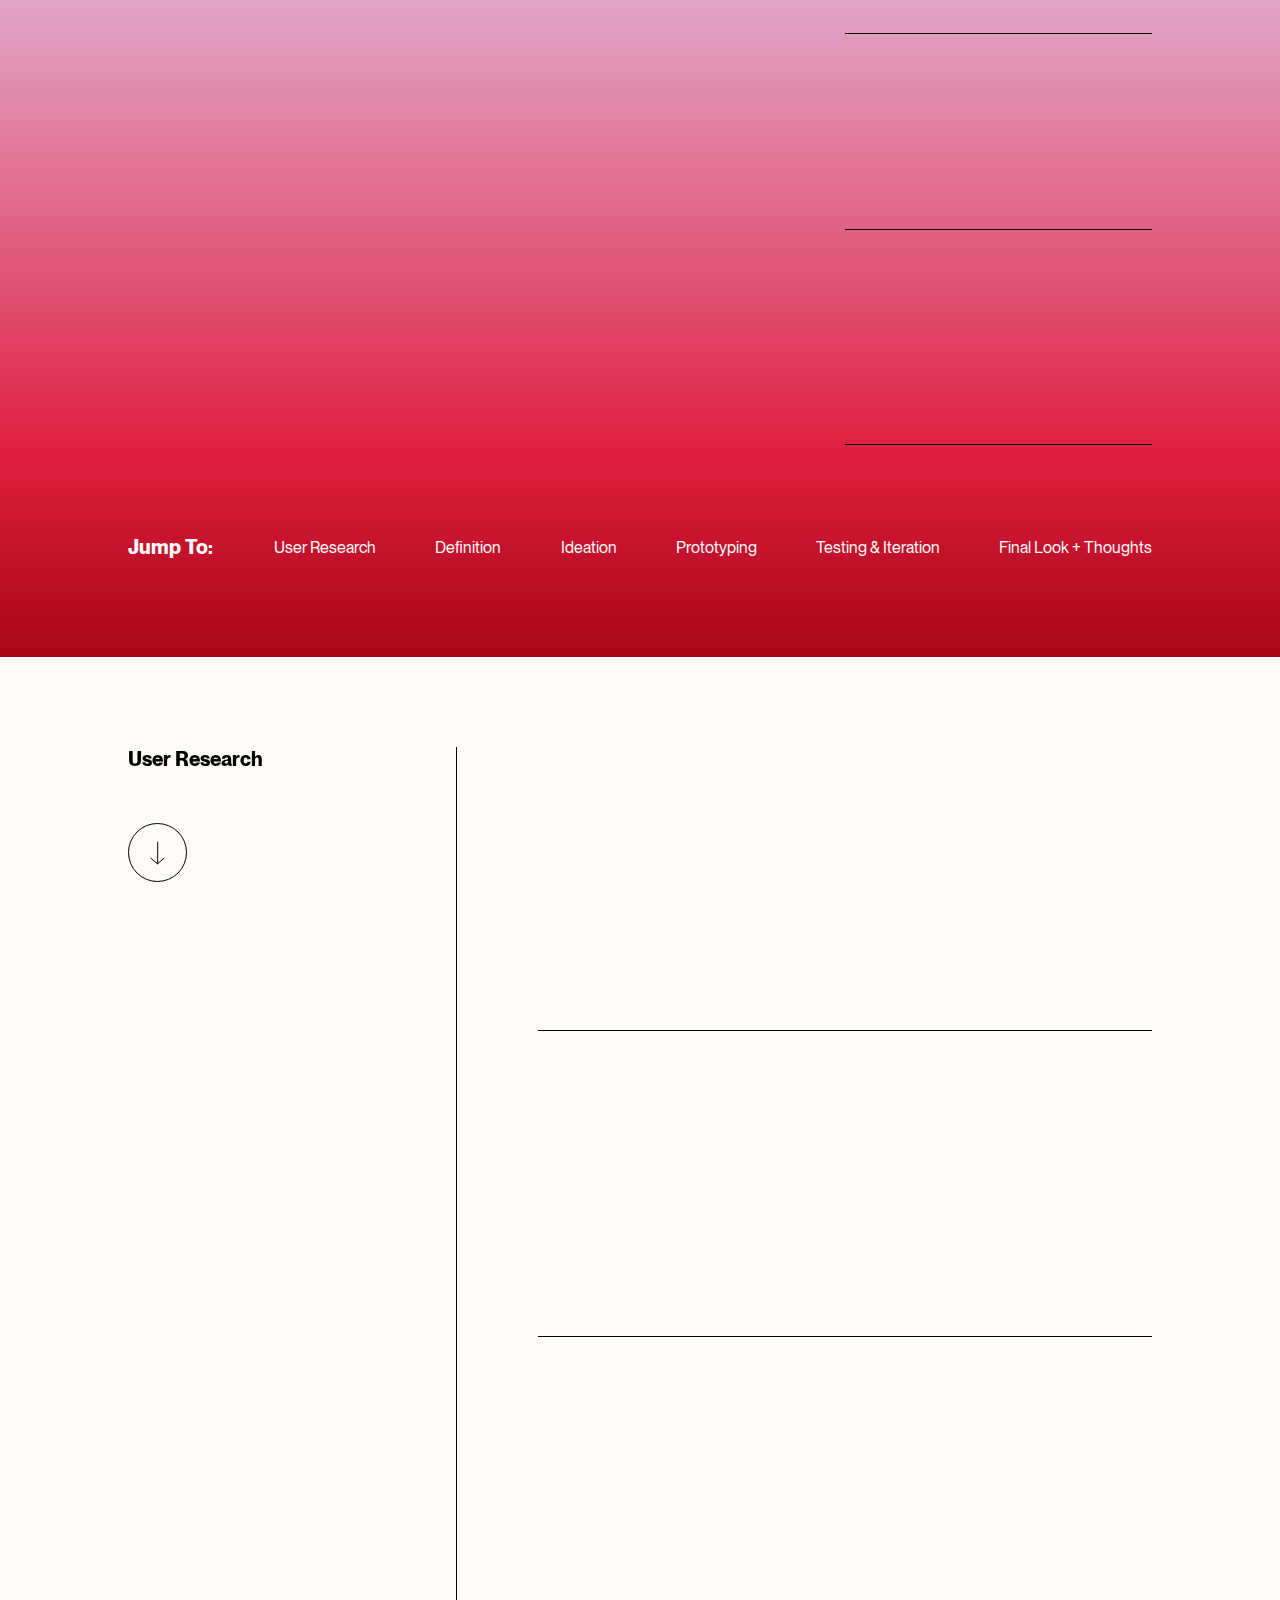
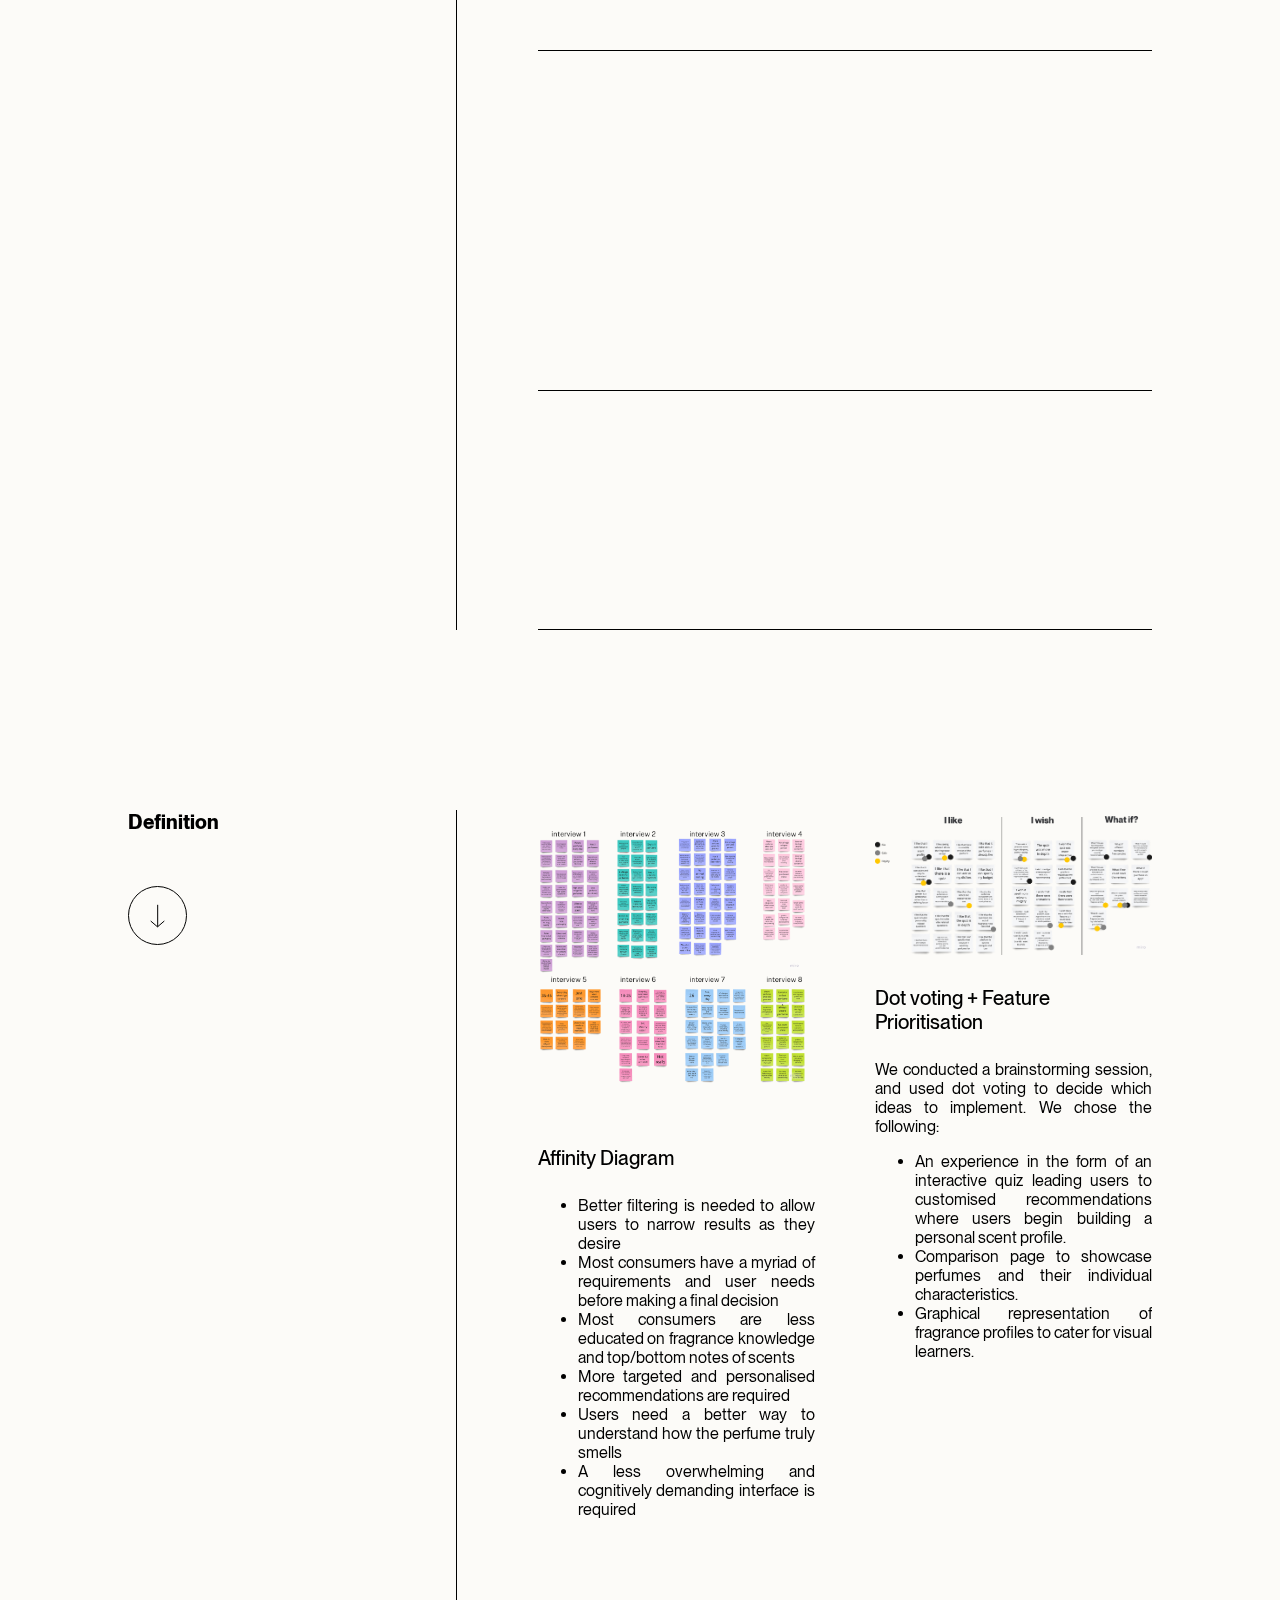
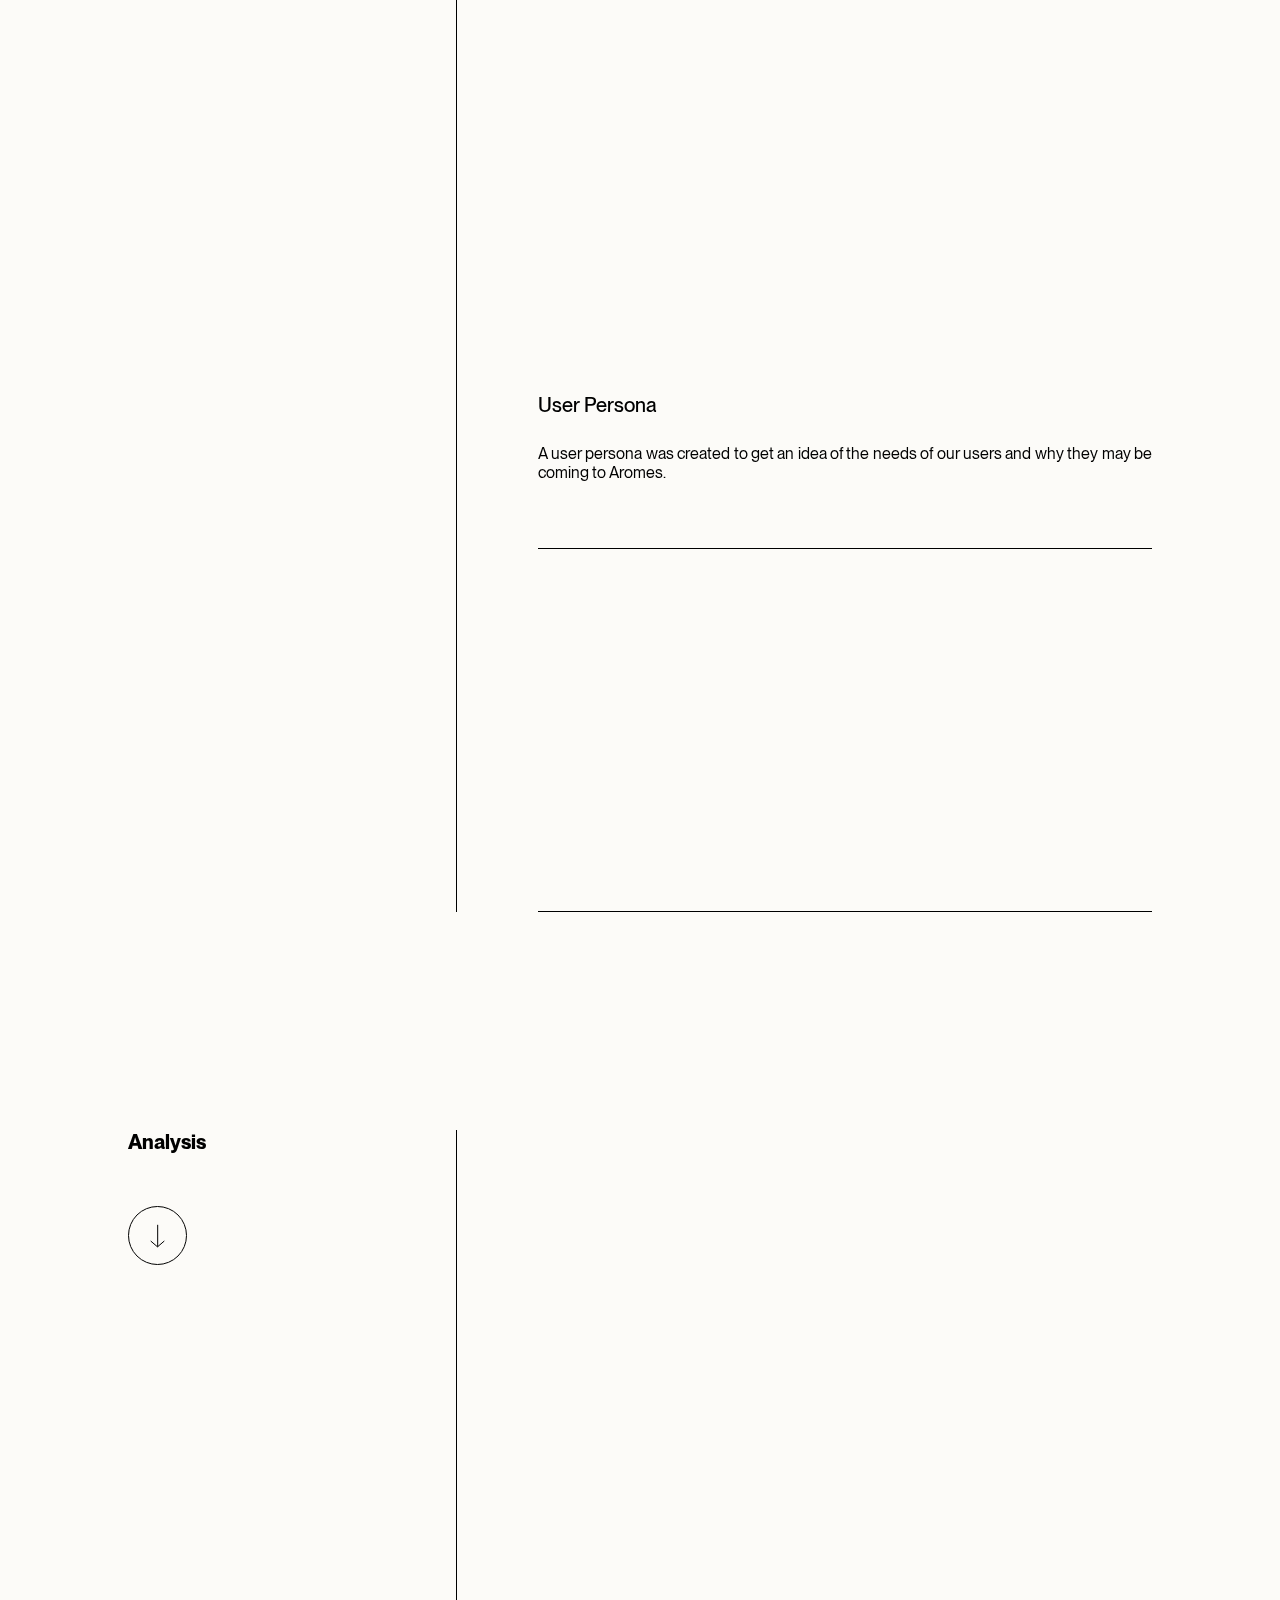
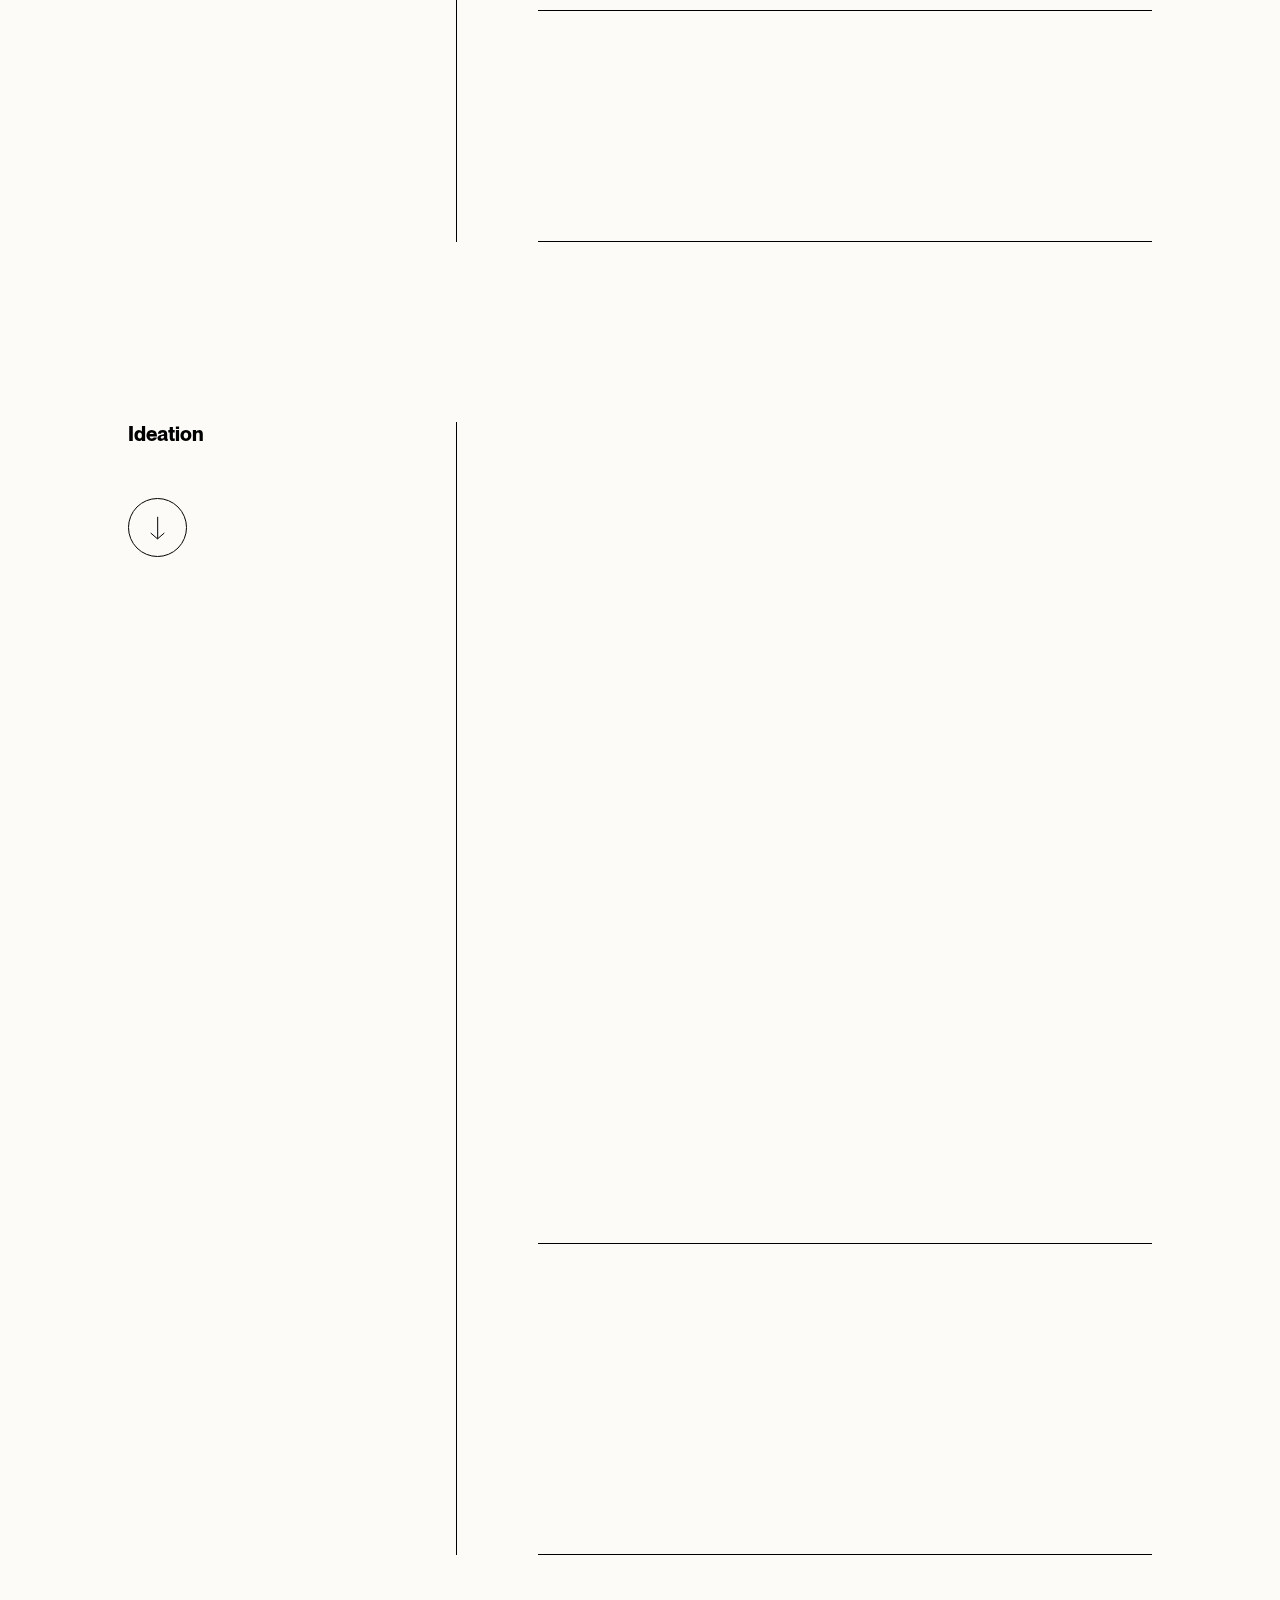
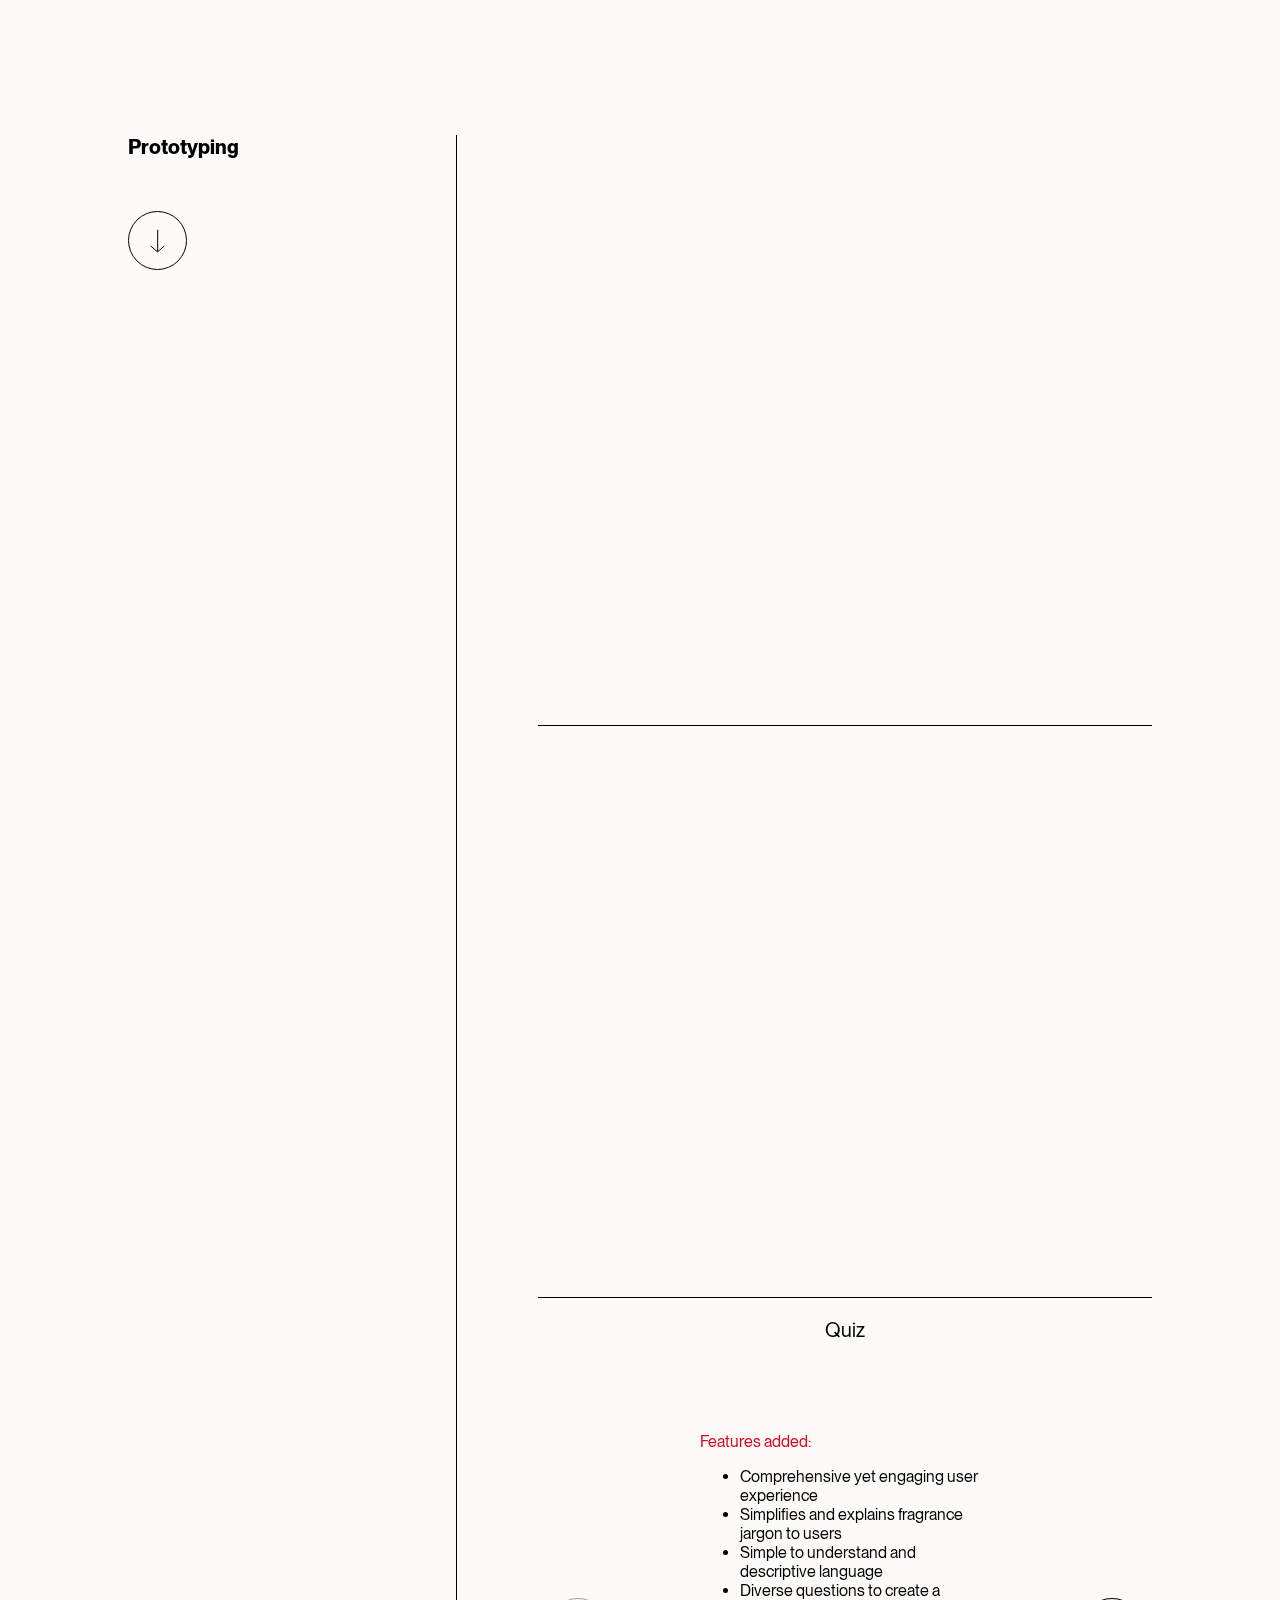
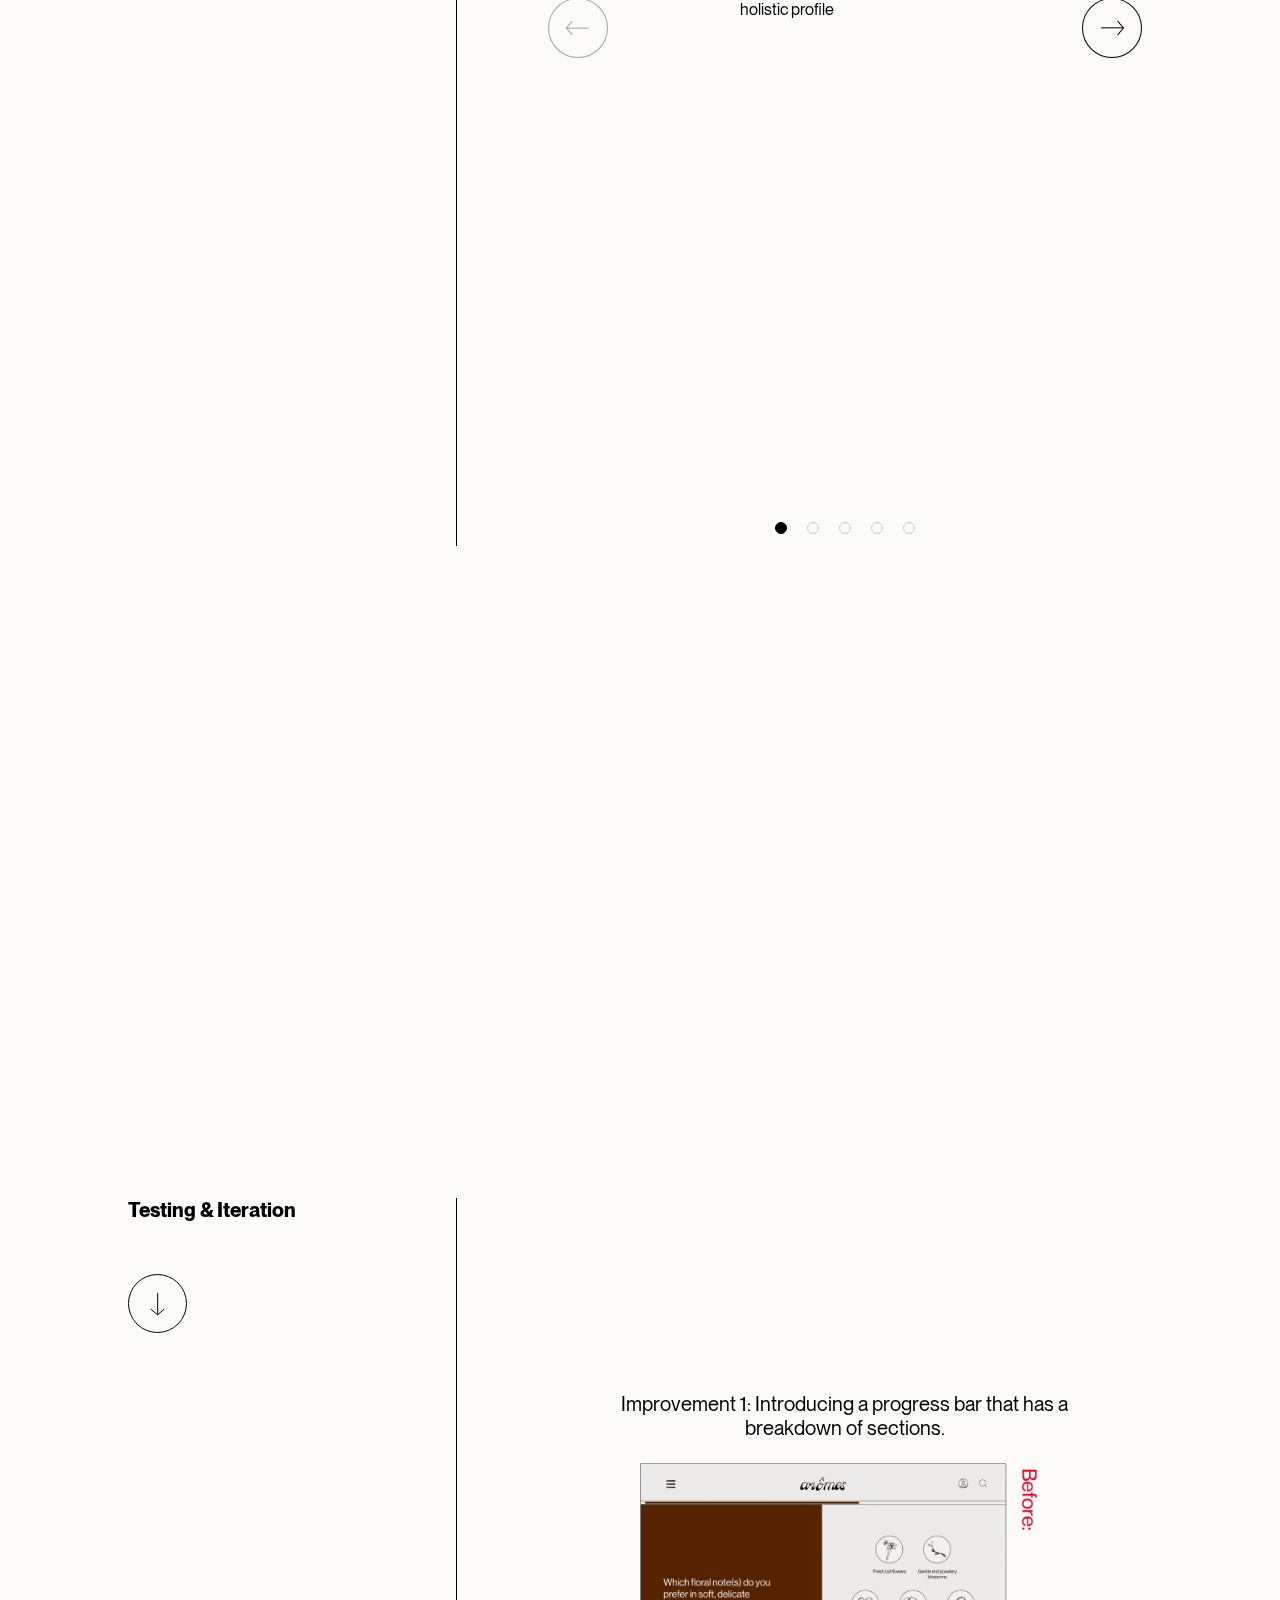
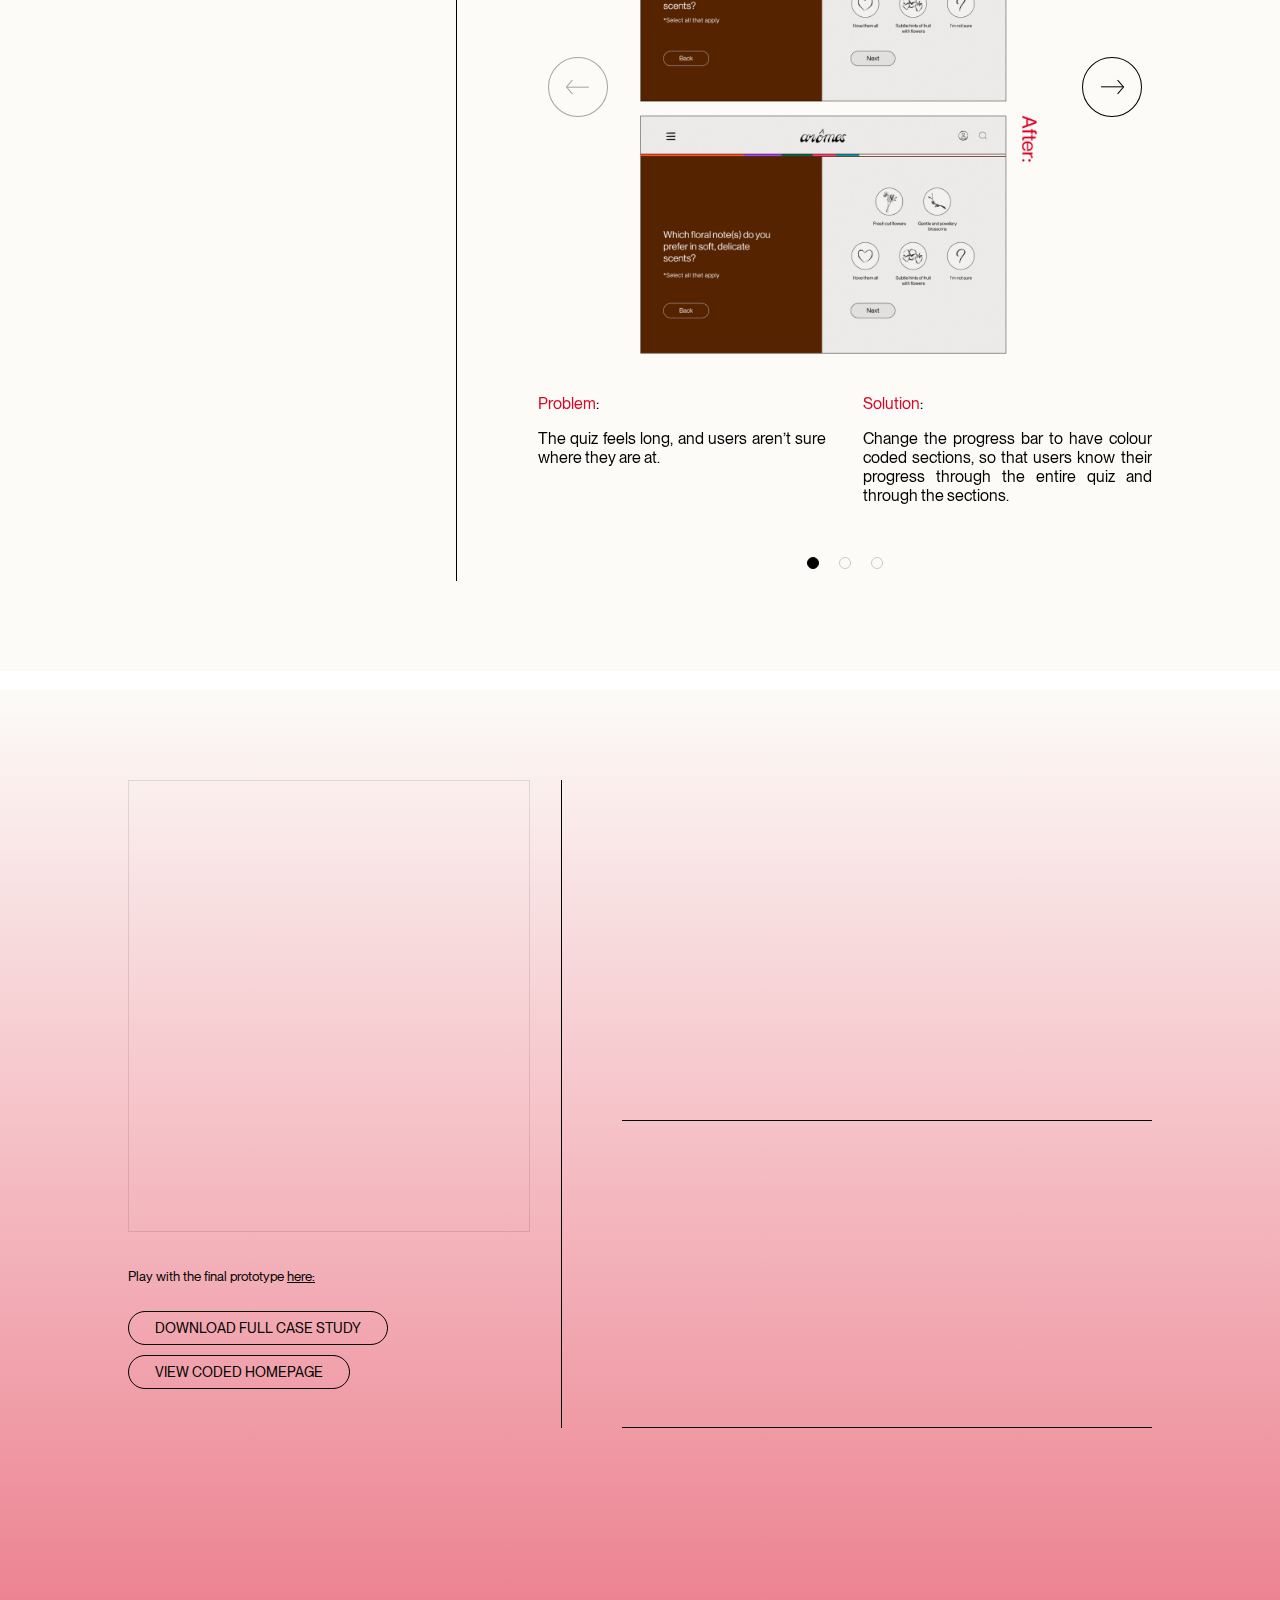
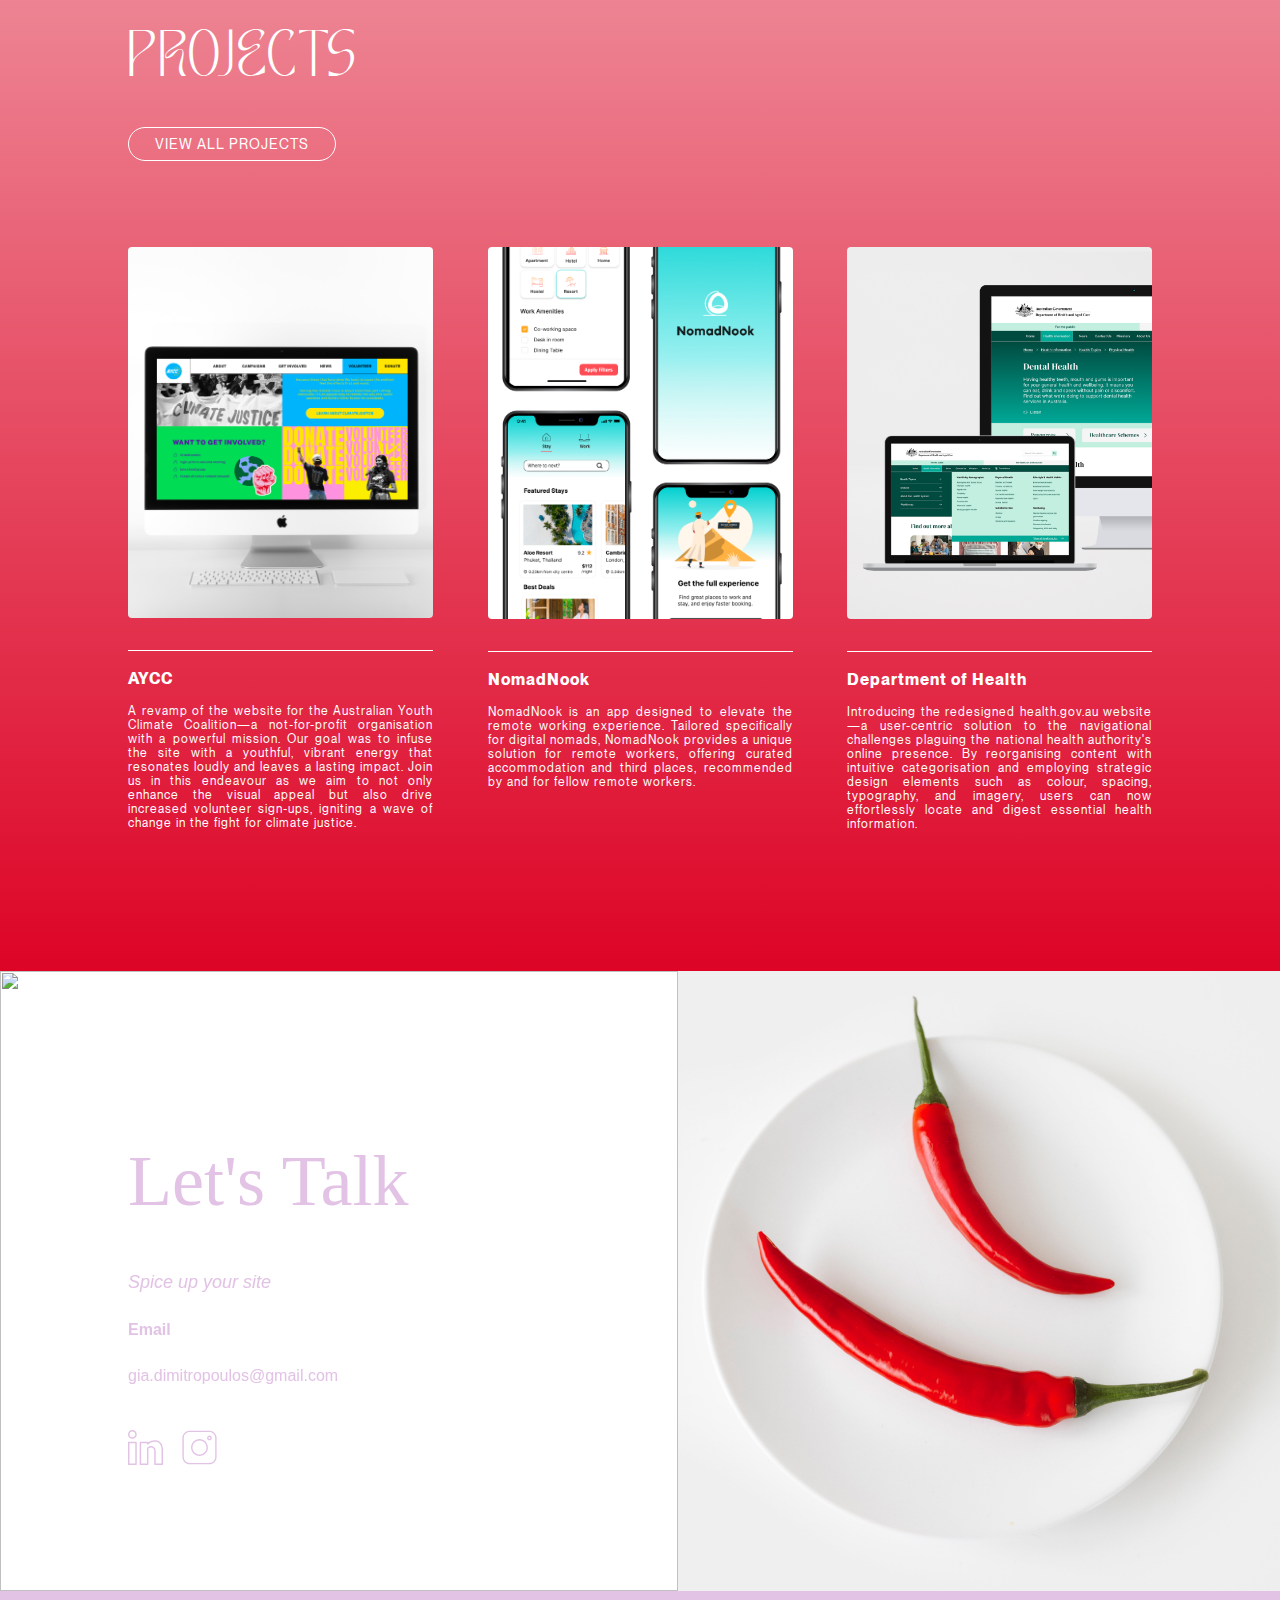
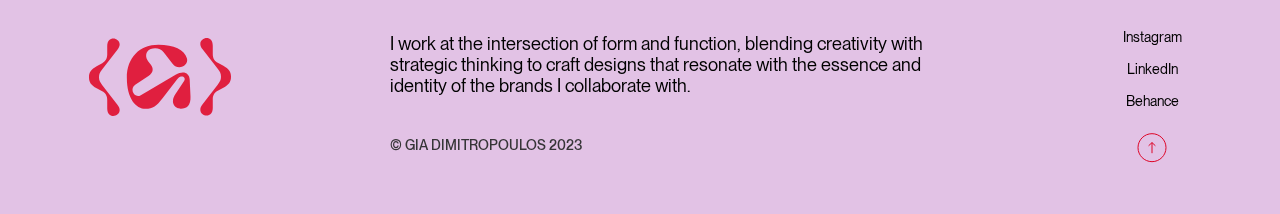
==== commit 0d925282: "Aromes fixes" ====
--- a/aromes.html
+++ b/aromes.html
@@ -2,7 +2,7 @@
 <html>
   <head>
     <title>Case Studies | Aromes</title>
-
+    <link rel="icon" type="image/x-icon" href="/images/favicon.png">
     <link rel="stylesheet" href="https://cdn.jsdelivr.net/npm/swiper@11/swiper-bundle.min.css" />
 
     <link rel="stylesheet" type="text/css" href="./css/global.css" />
@@ -41,7 +41,7 @@
             </a>
             <ul>
               <li><a id="about-link" href="./index.html#about-section-top">ABOUT</a></li>
-              <li><a id="case-studies" href="./index.html#section-5-projects">CASE STUDIES</a></li>
+              <li><a id="case-studies" href="./case-study.html">CASE STUDIES</a></li>
               <li><a id="resume" href="./resume.html">RESUMÉ</a></li>
               <li><a id="lets-talk" href="#section-6-contact">LET'S TALK</a></li>
             </ul>
@@ -208,13 +208,17 @@
             <hr class="line animatable" />
             <div class="fadeInUp animatable">
               <div class="stats-1">
-              <img src="./Images/aromes/7 in 10.png" alt="" />
-              <img class="stats-img" src="./Images/aromes/4 in 5.png" alt="" />
-              <h4>7 out of 10</h4>
-              <h4>8 out of 10</h4>
-                <p>say they have little to no knowledge of perfume scents and notes</p>
-                <p>would like to learn more about perfume scents and notes</p>
-              </div>
+                <div class="stat-1">
+                    <img class="stats-img-1" src="./Images/aromes/7 in 10.png" alt="" />
+                    <h4 class="stat-1-number">7 out of 10</h4>
+                    <p class="stat-1">say they have little to no knowledge of perfume scents and notes</p>
+                </div>
+                <div class="stat-2"> <!-- Wrapping the image and text together for better alignment -->
+                    <img class="stats-img" src="./Images/aromes/4 in 5.png" alt="" />
+                    <h4 class="stat-2-number">8 out of 10</h4>
+                    <p class="stat-2">would like to learn more about perfume scents and notes</p>
+                </div>
+            </div>            
               </div>
             </div>
             <hr class="line animatable insight-hr" />
@@ -270,7 +274,7 @@
                 </div>
                 <div class="swiper-slide">
                   <picture>
-                    <source media="(max-width: 749px)" srcset="./Images/24-1.png" />
+                    <source media="(max-width: 749px)" srcset="./Images/aromes/user persona.png" />
                     <img class="fadeInUp animatable problem-img imgZoom" src="./Images/aromes/user persona.png" alt="" />
                   </picture>
                   <h4>User Persona</h4>
--- a/css/aromes.css
+++ b/css/aromes.css
@@ -391,10 +391,22 @@
   .stats-1 {
     display: grid;
     grid-template-columns: 1fr 1fr;
-    grid-template-rows: 1fr 1fr 1fr;
+    grid-template-rows: auto;
     column-gap: 30px;
-    align-items: center;
-  }
+}
+
+.stats-img-1,
+.stats-img {
+    display: flex;
+    flex-direction: column;
+    align-items: left;
+    justify-content: left;
+}
+
+.stat-2-number,
+.stat-2 {
+    width: 100%;
+}
 
   .stats-img {
     width: 49%;
@@ -412,6 +424,42 @@
     margin-bottom: 0;
     color: black;
   }
+}
+
+@media only screen and (max-width: 750px) {
+  .stats-1 {
+      grid-template-columns: 1fr;
+  }
+
+  .stats-img-1 {
+      grid-row: 1;
+  }
+
+  .stat-1-number {
+      grid-row: 2;
+  }
+
+  .stat-1 {
+      grid-row: 3;
+  }
+
+  .stats-img {
+      grid-row: 4;
+  }
+
+  .stat-2-number {
+      grid-row: 5;
+  }
+
+  .stat-2 {
+      grid-row: 6; 
+  }
+
+.stats-img-1,
+.stats-img {
+  height: 50px;
+  padding-top: 30px;
+}
 }
 /* ... Definition Section ... */
 
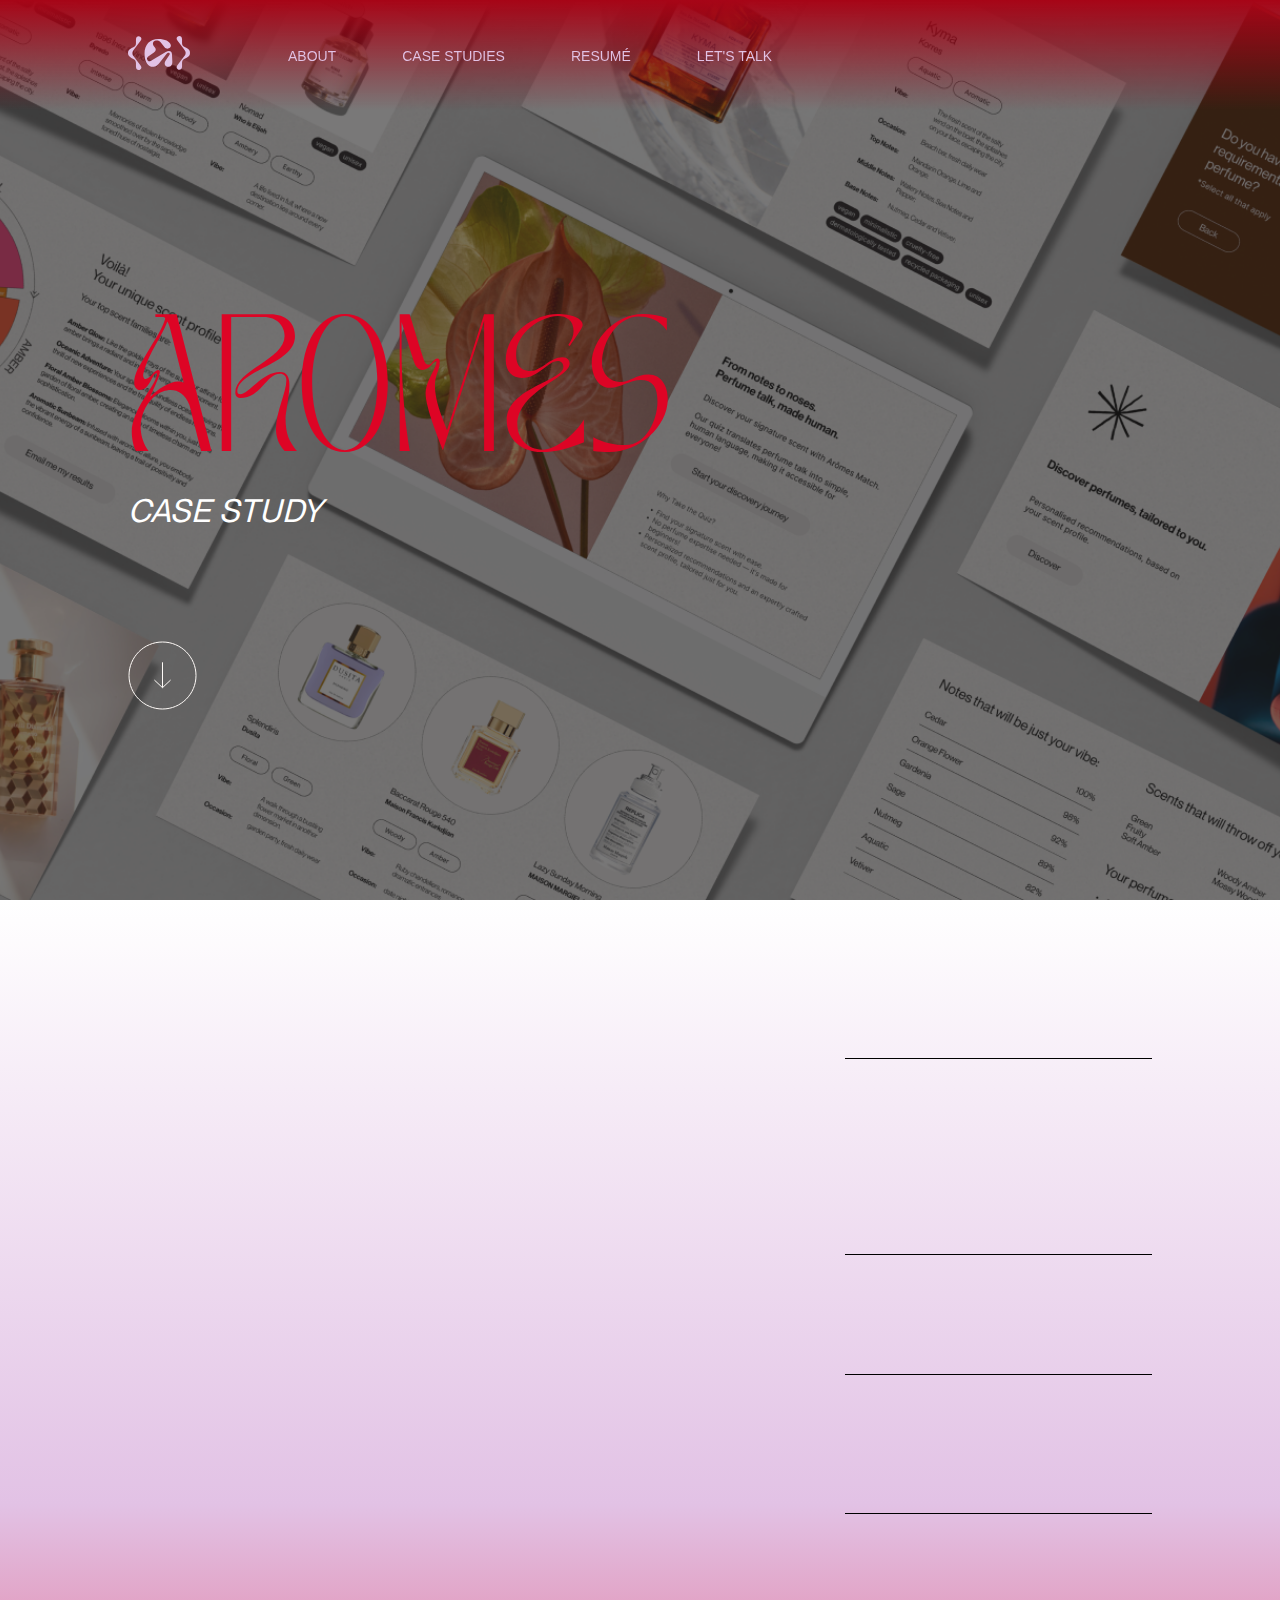
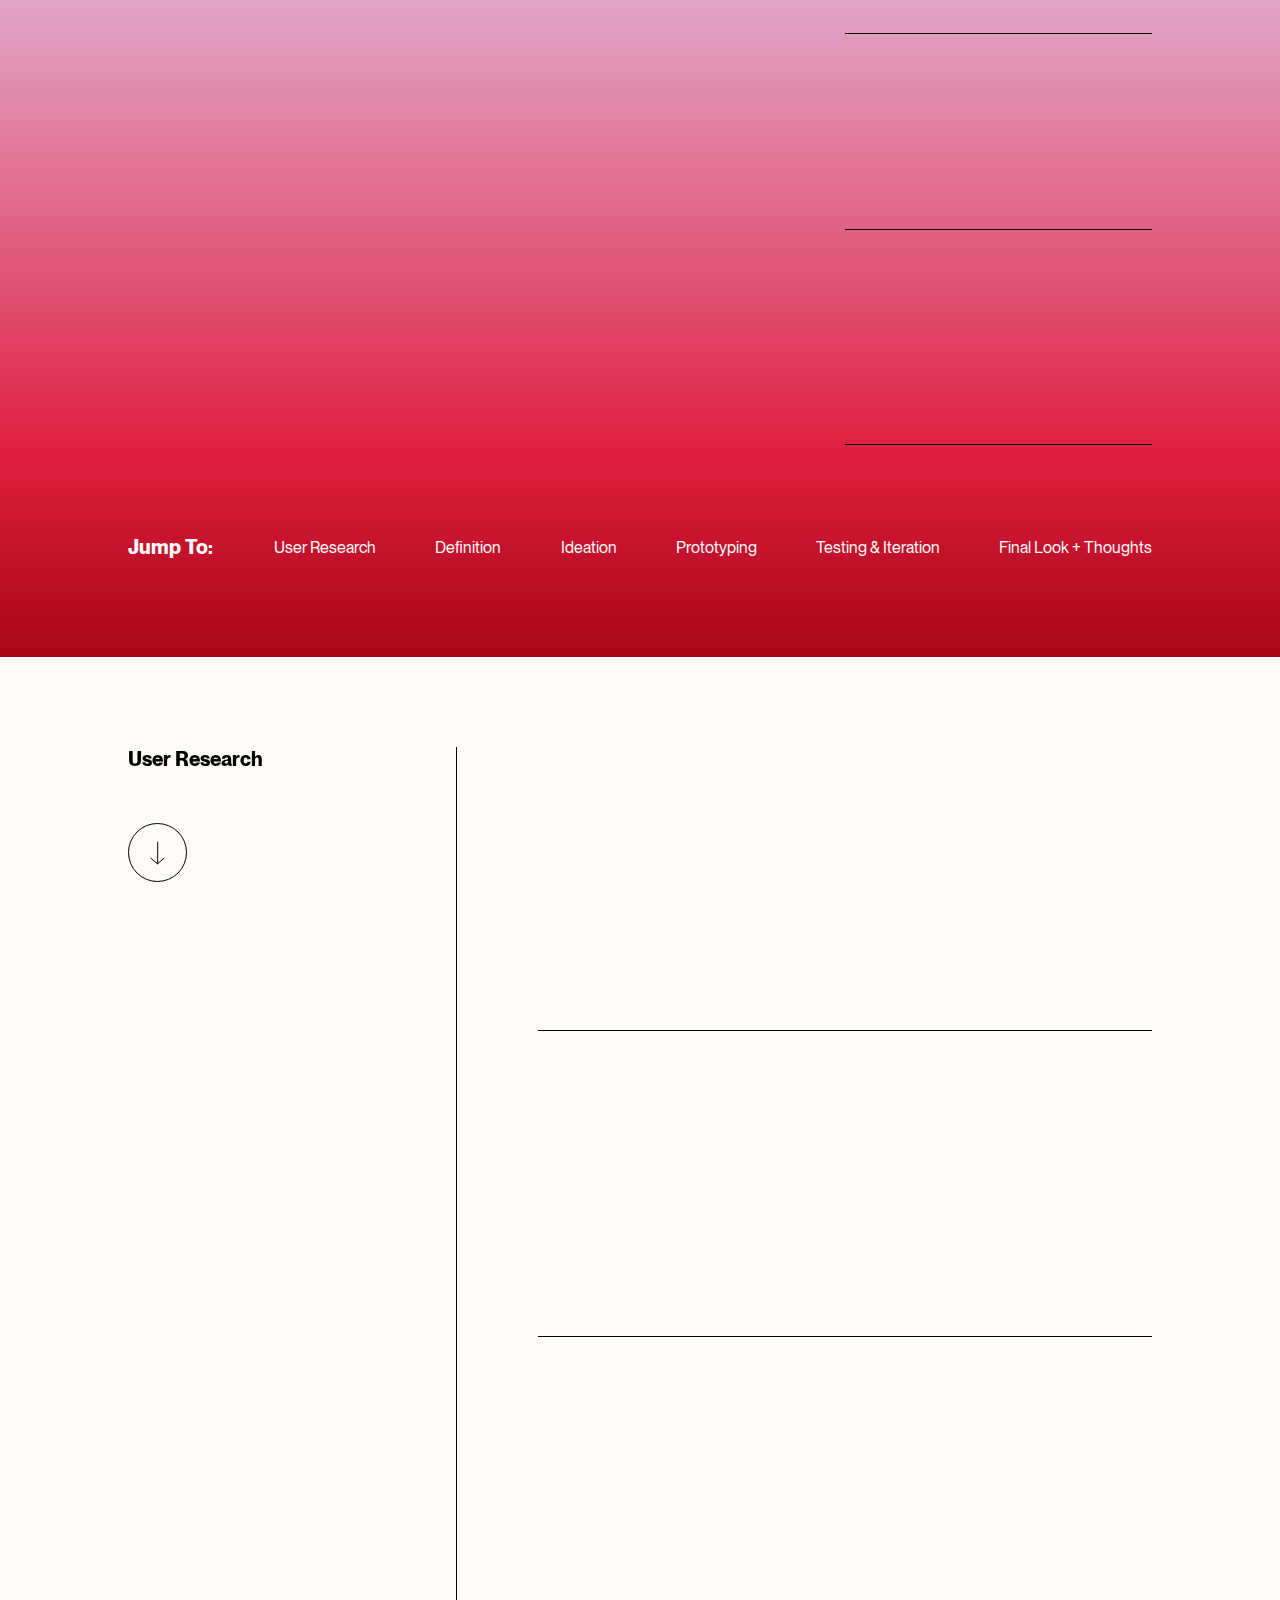
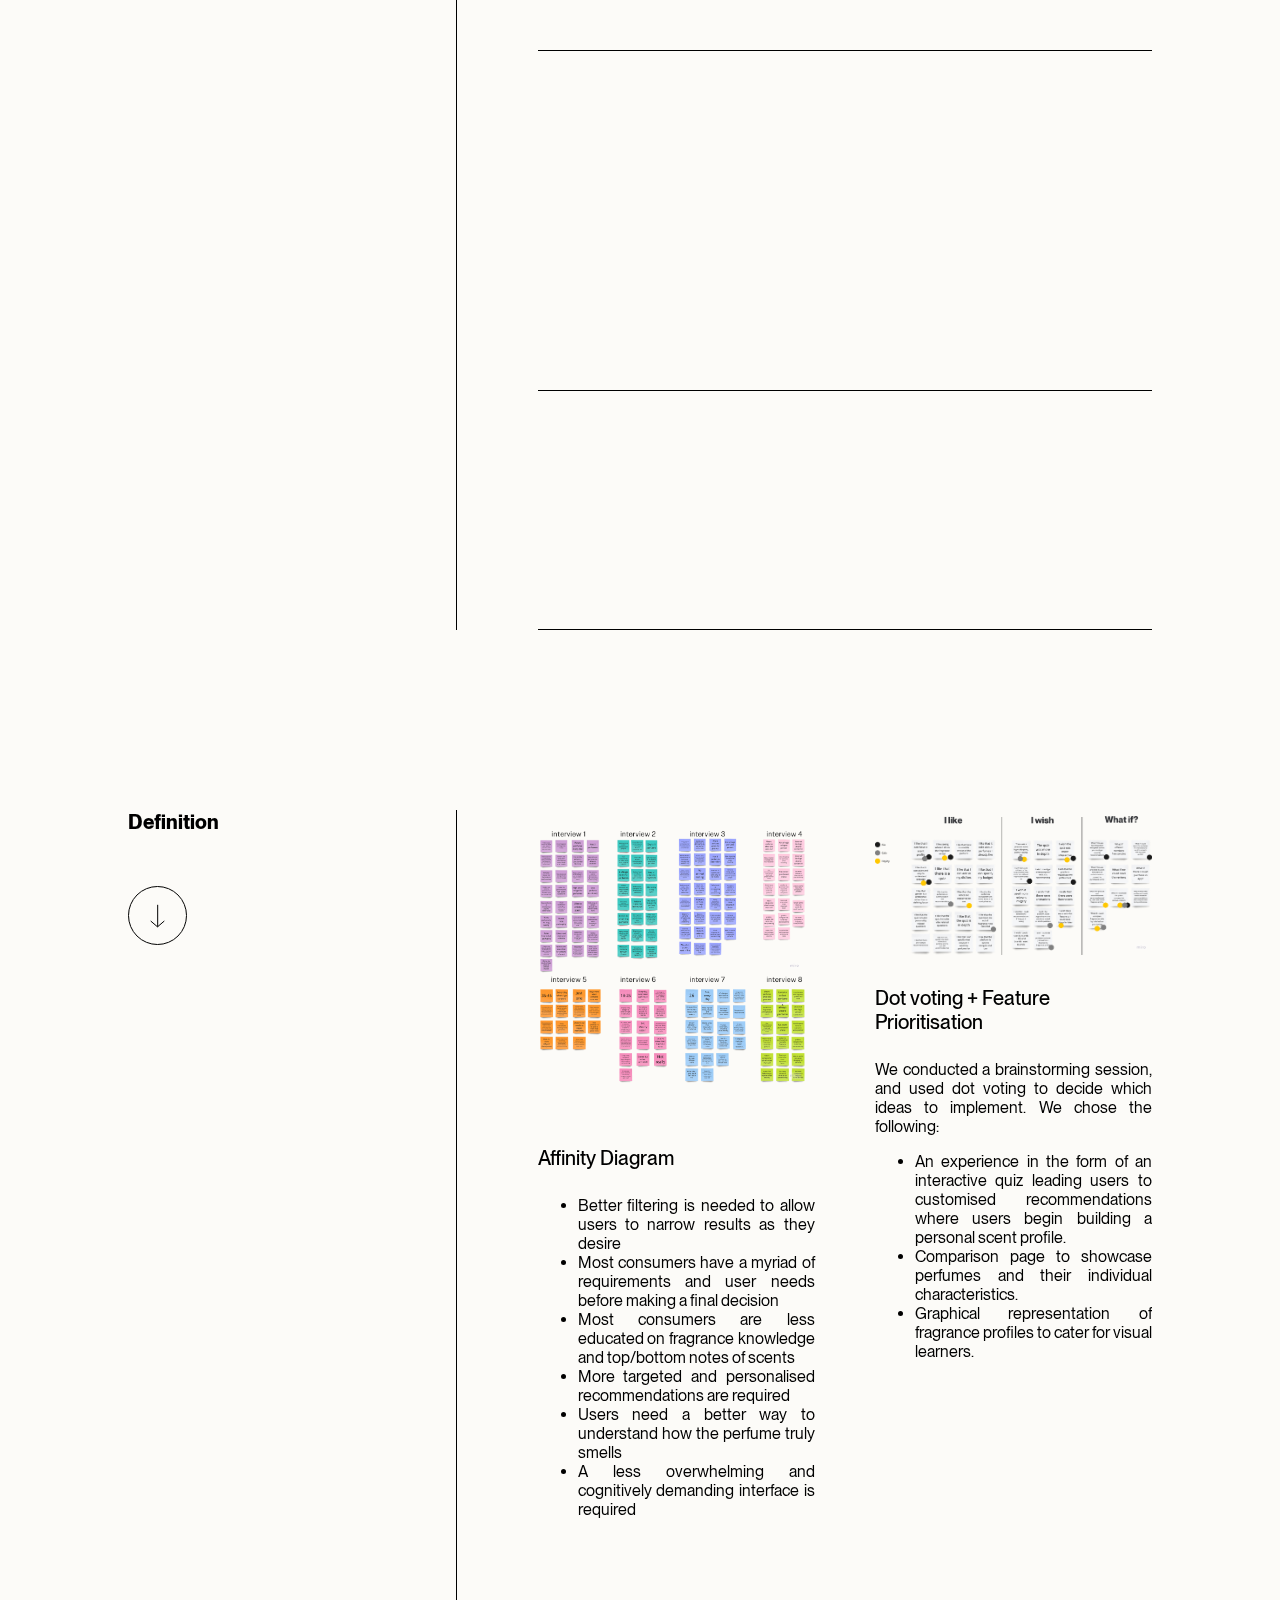
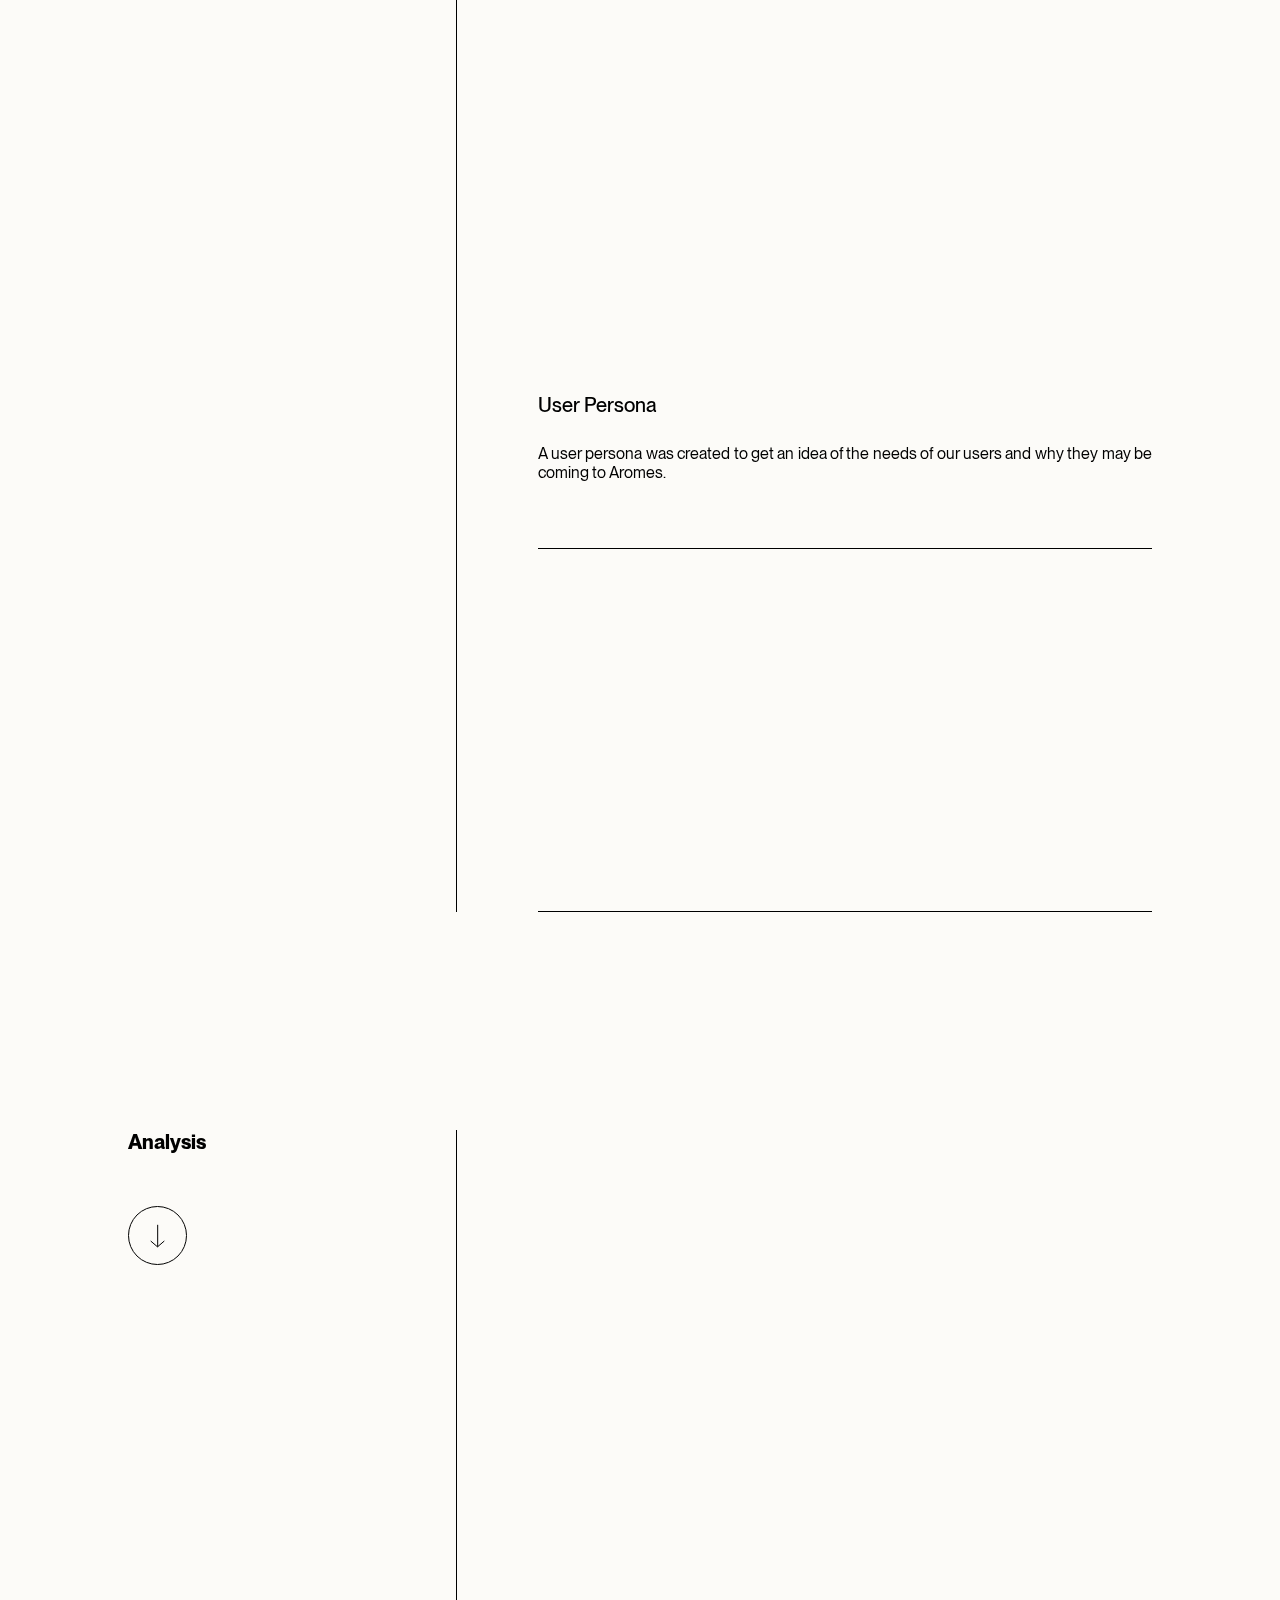
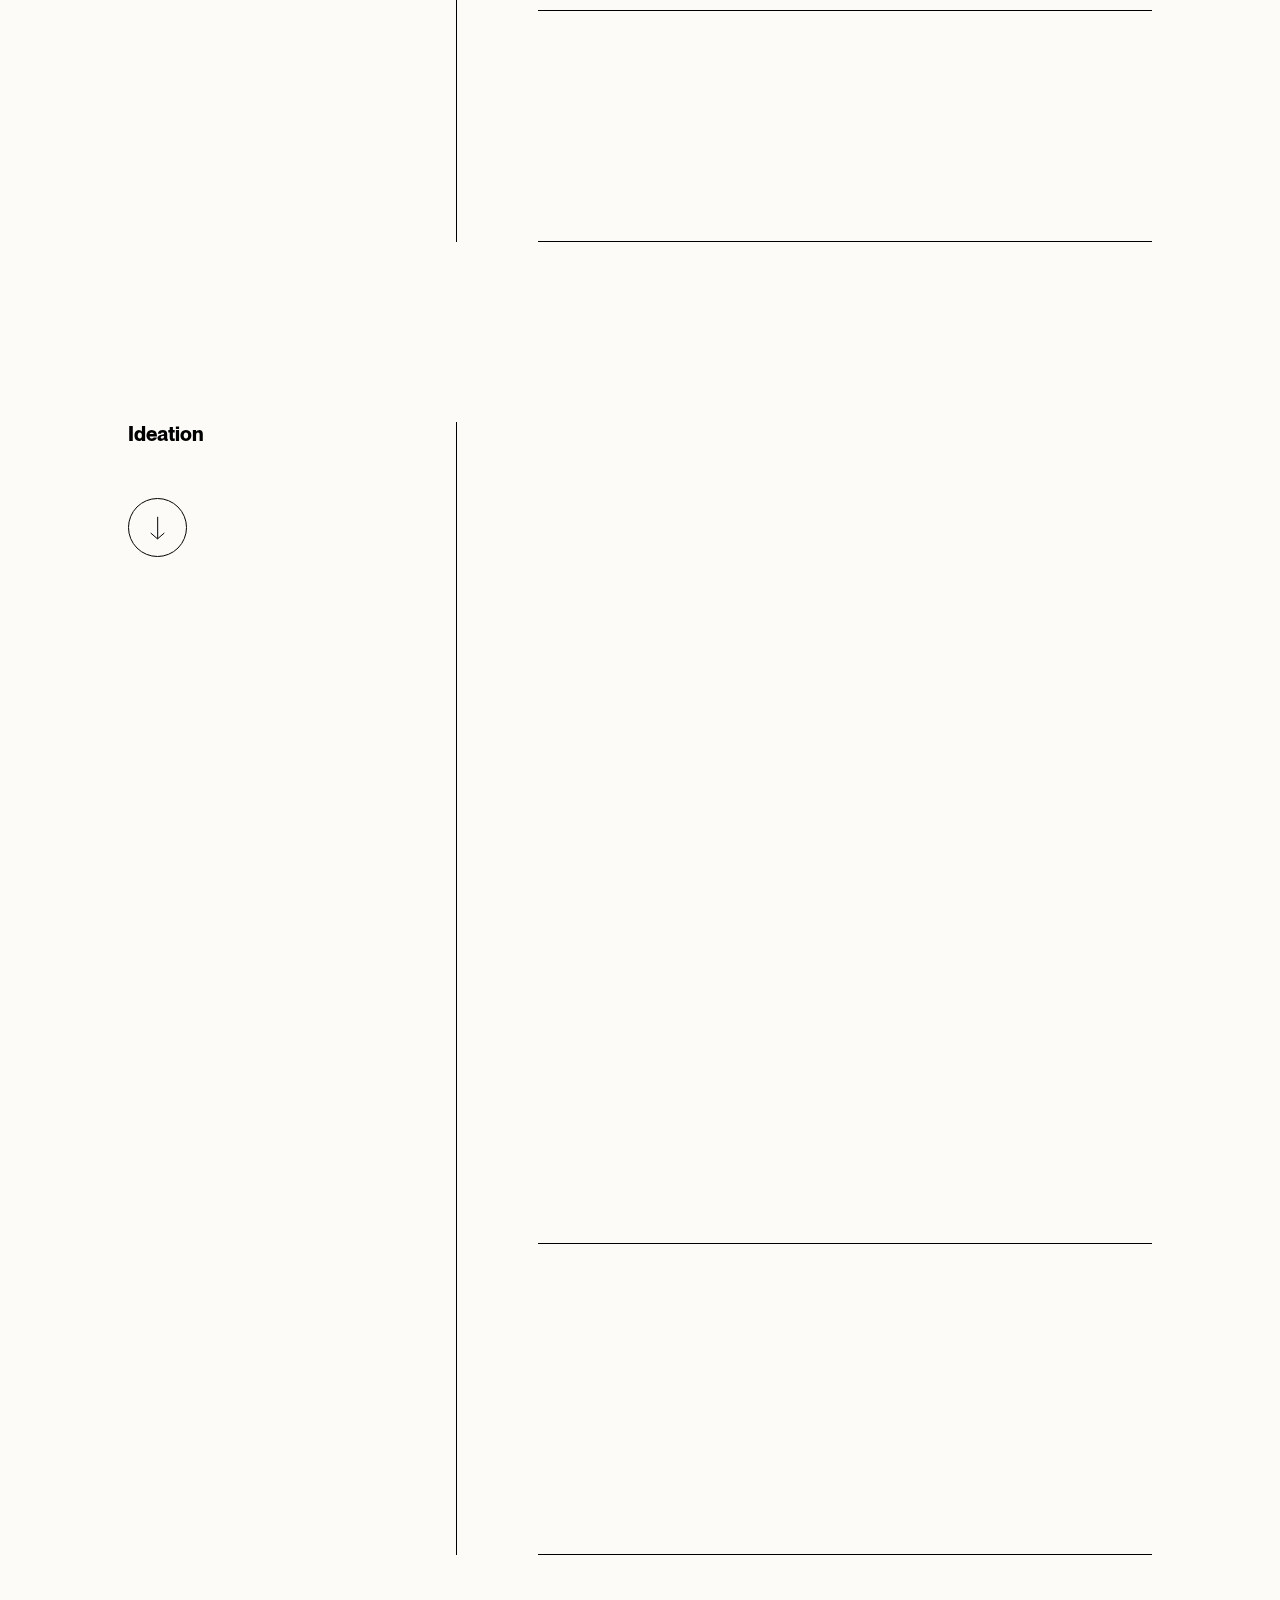
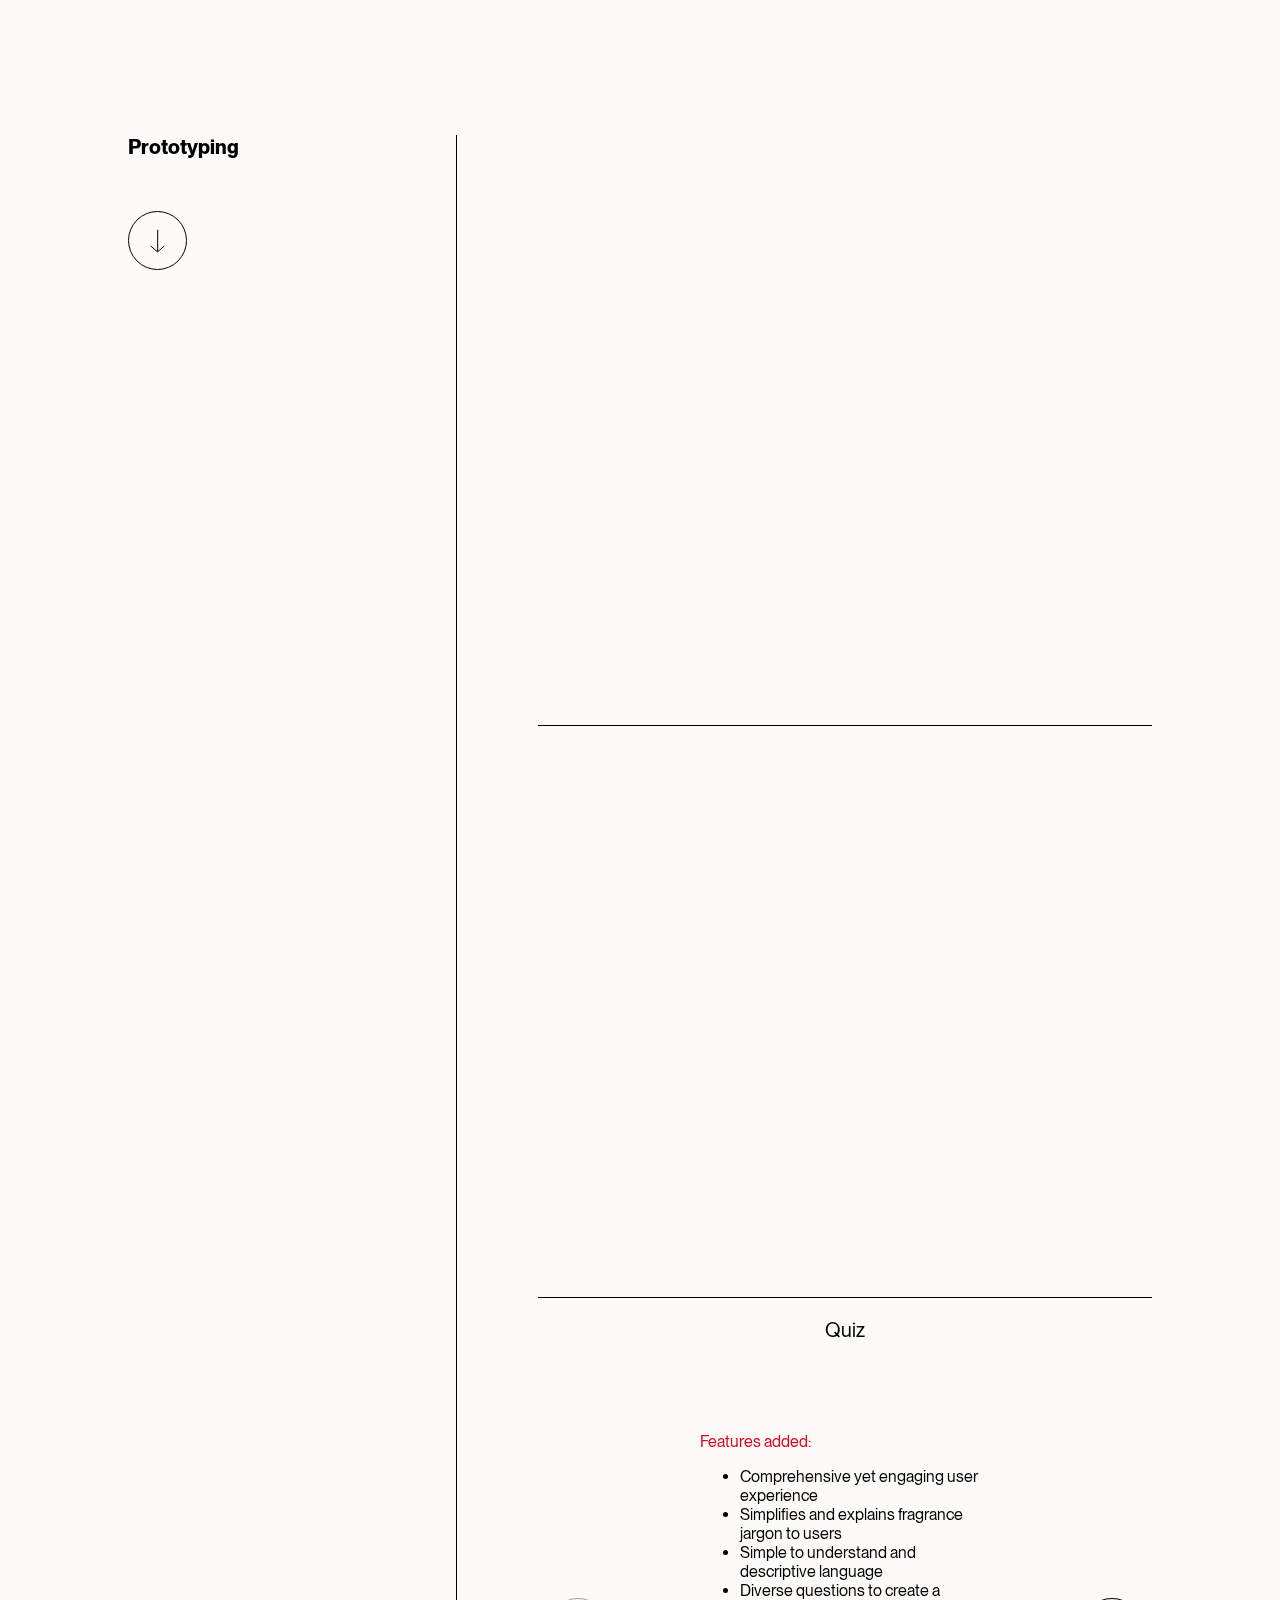
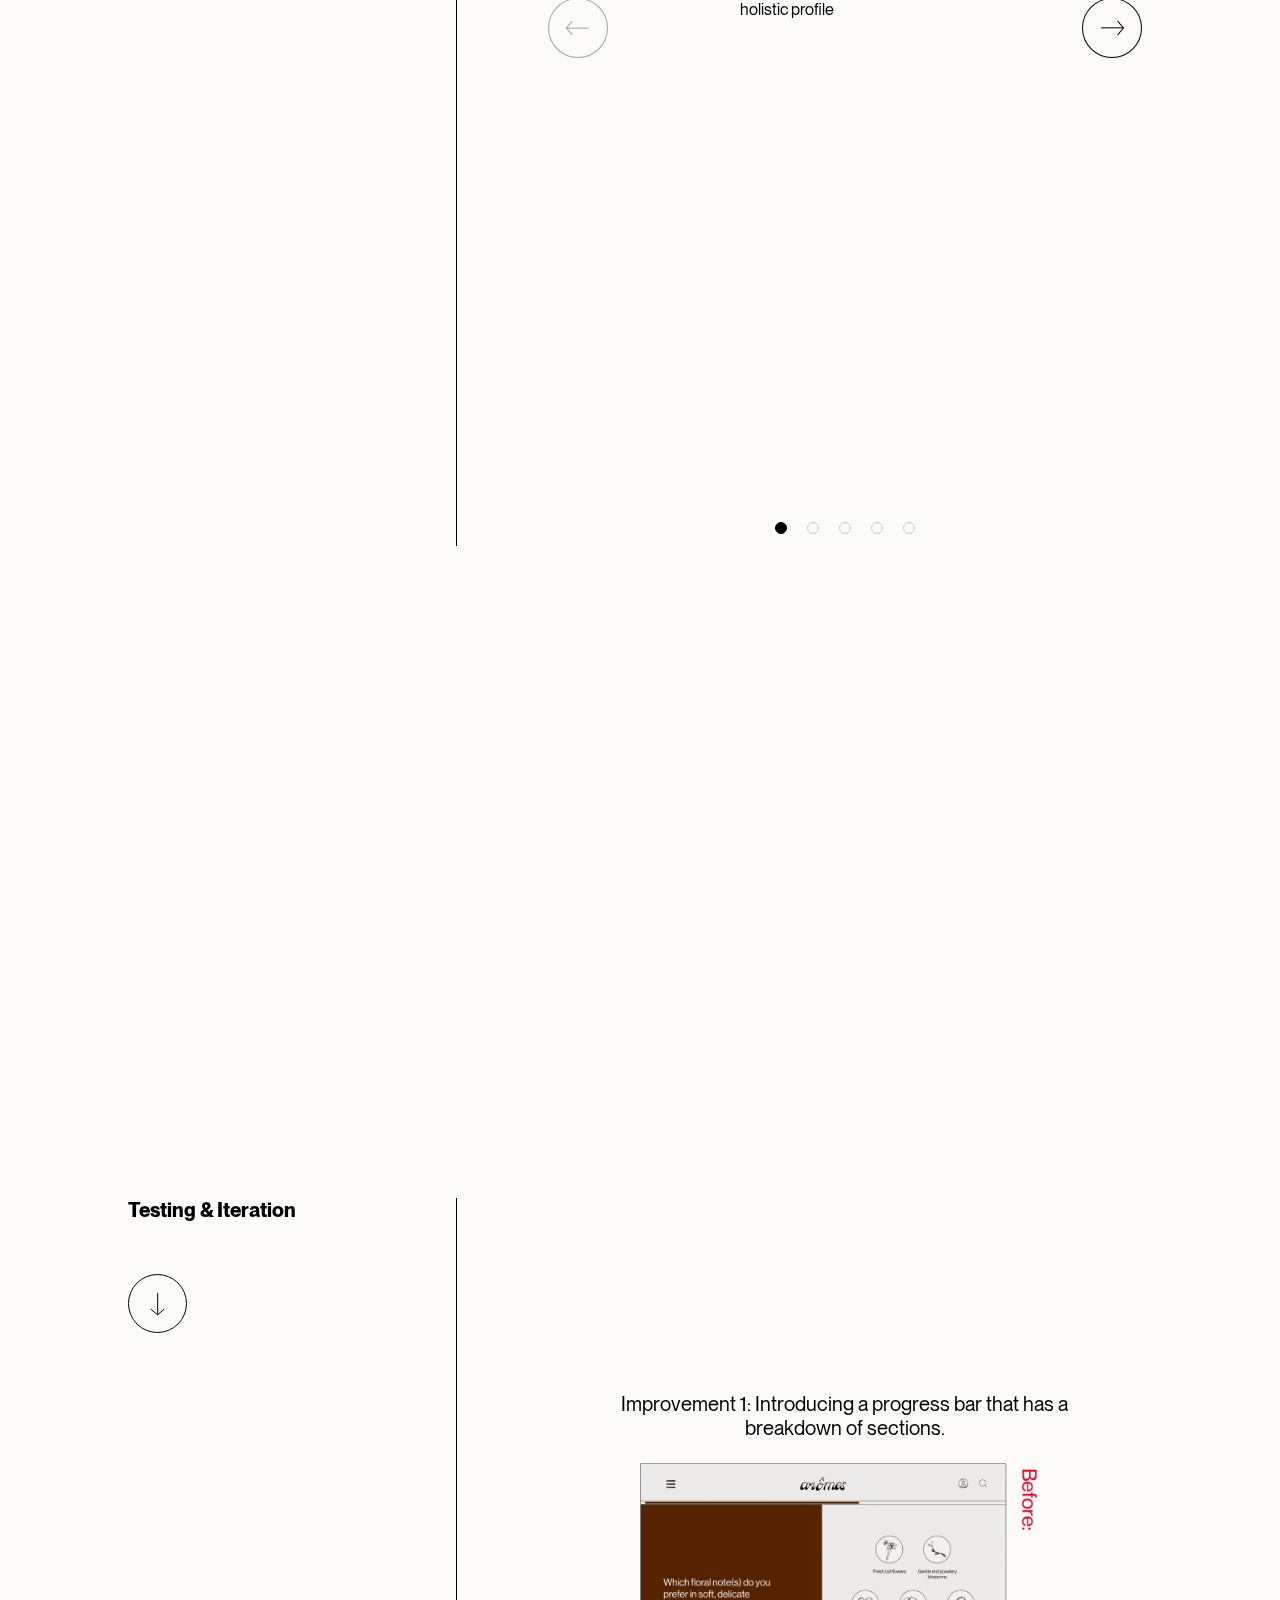
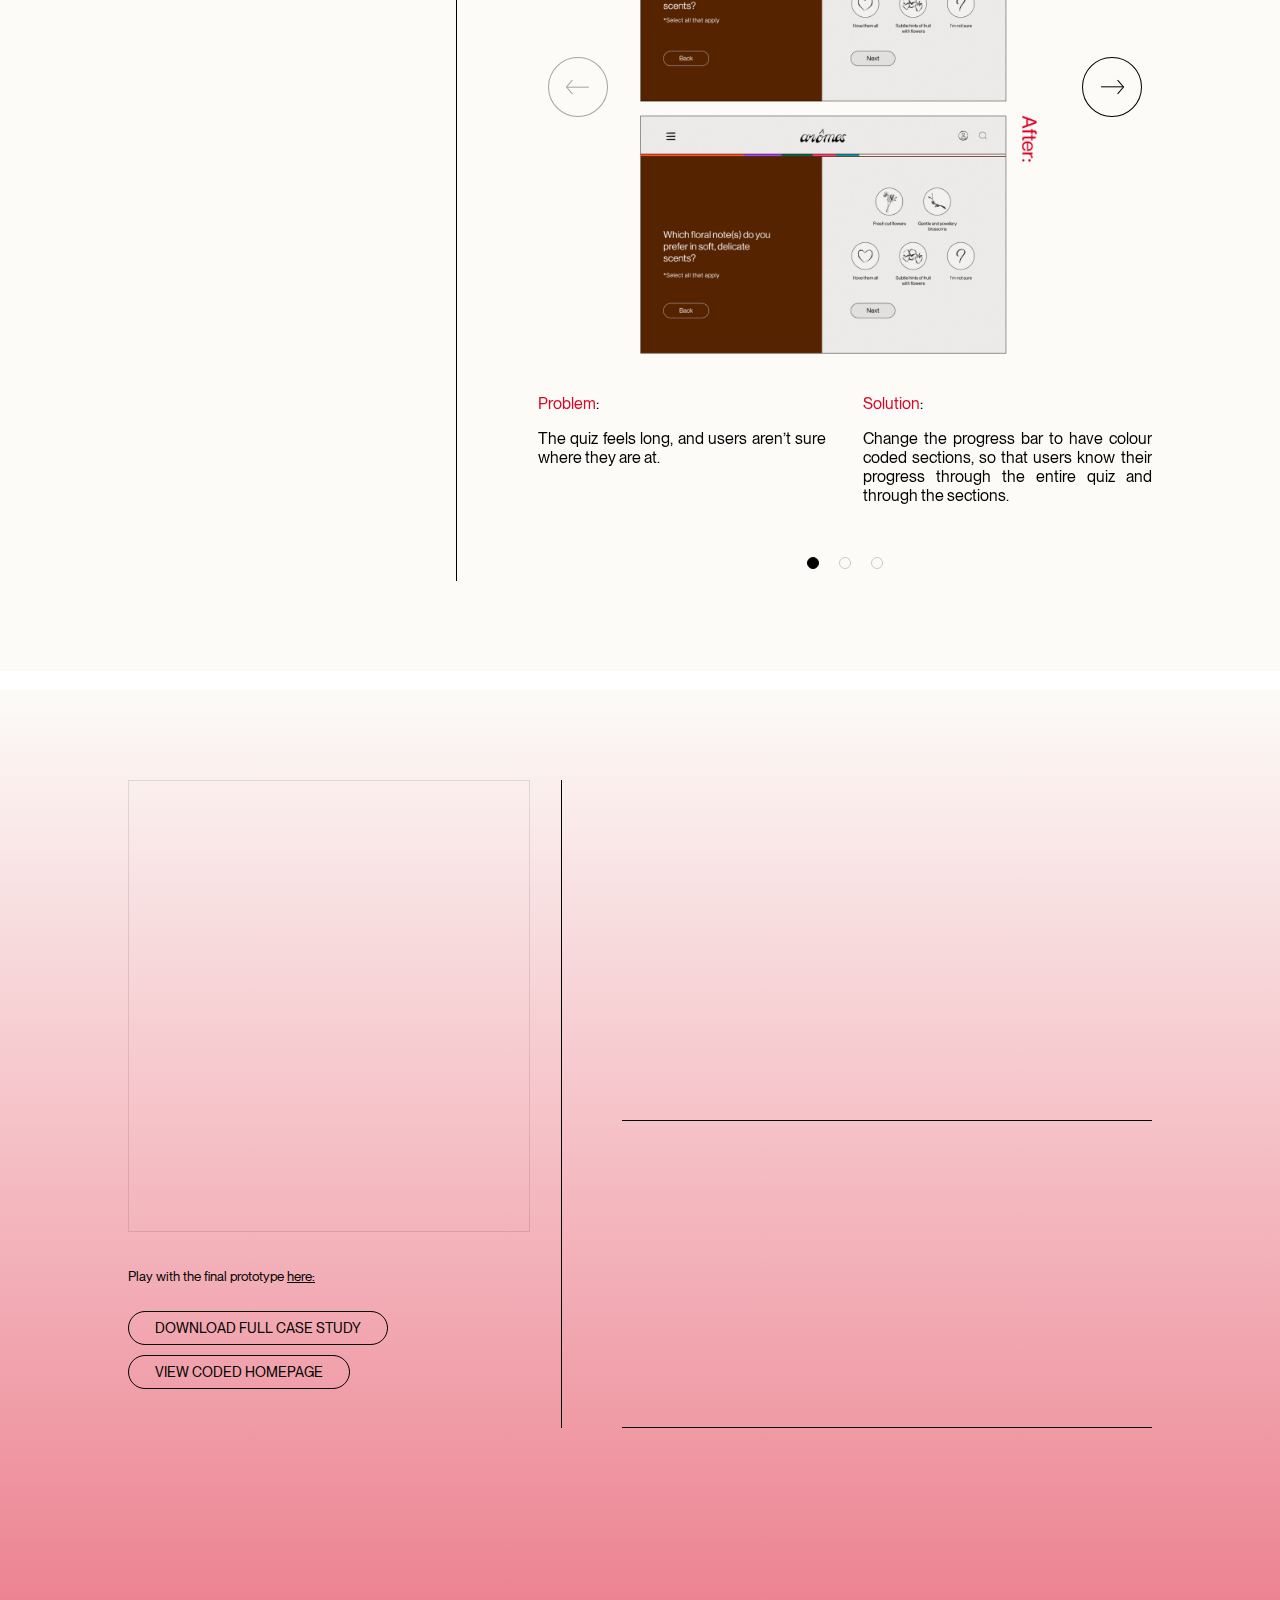
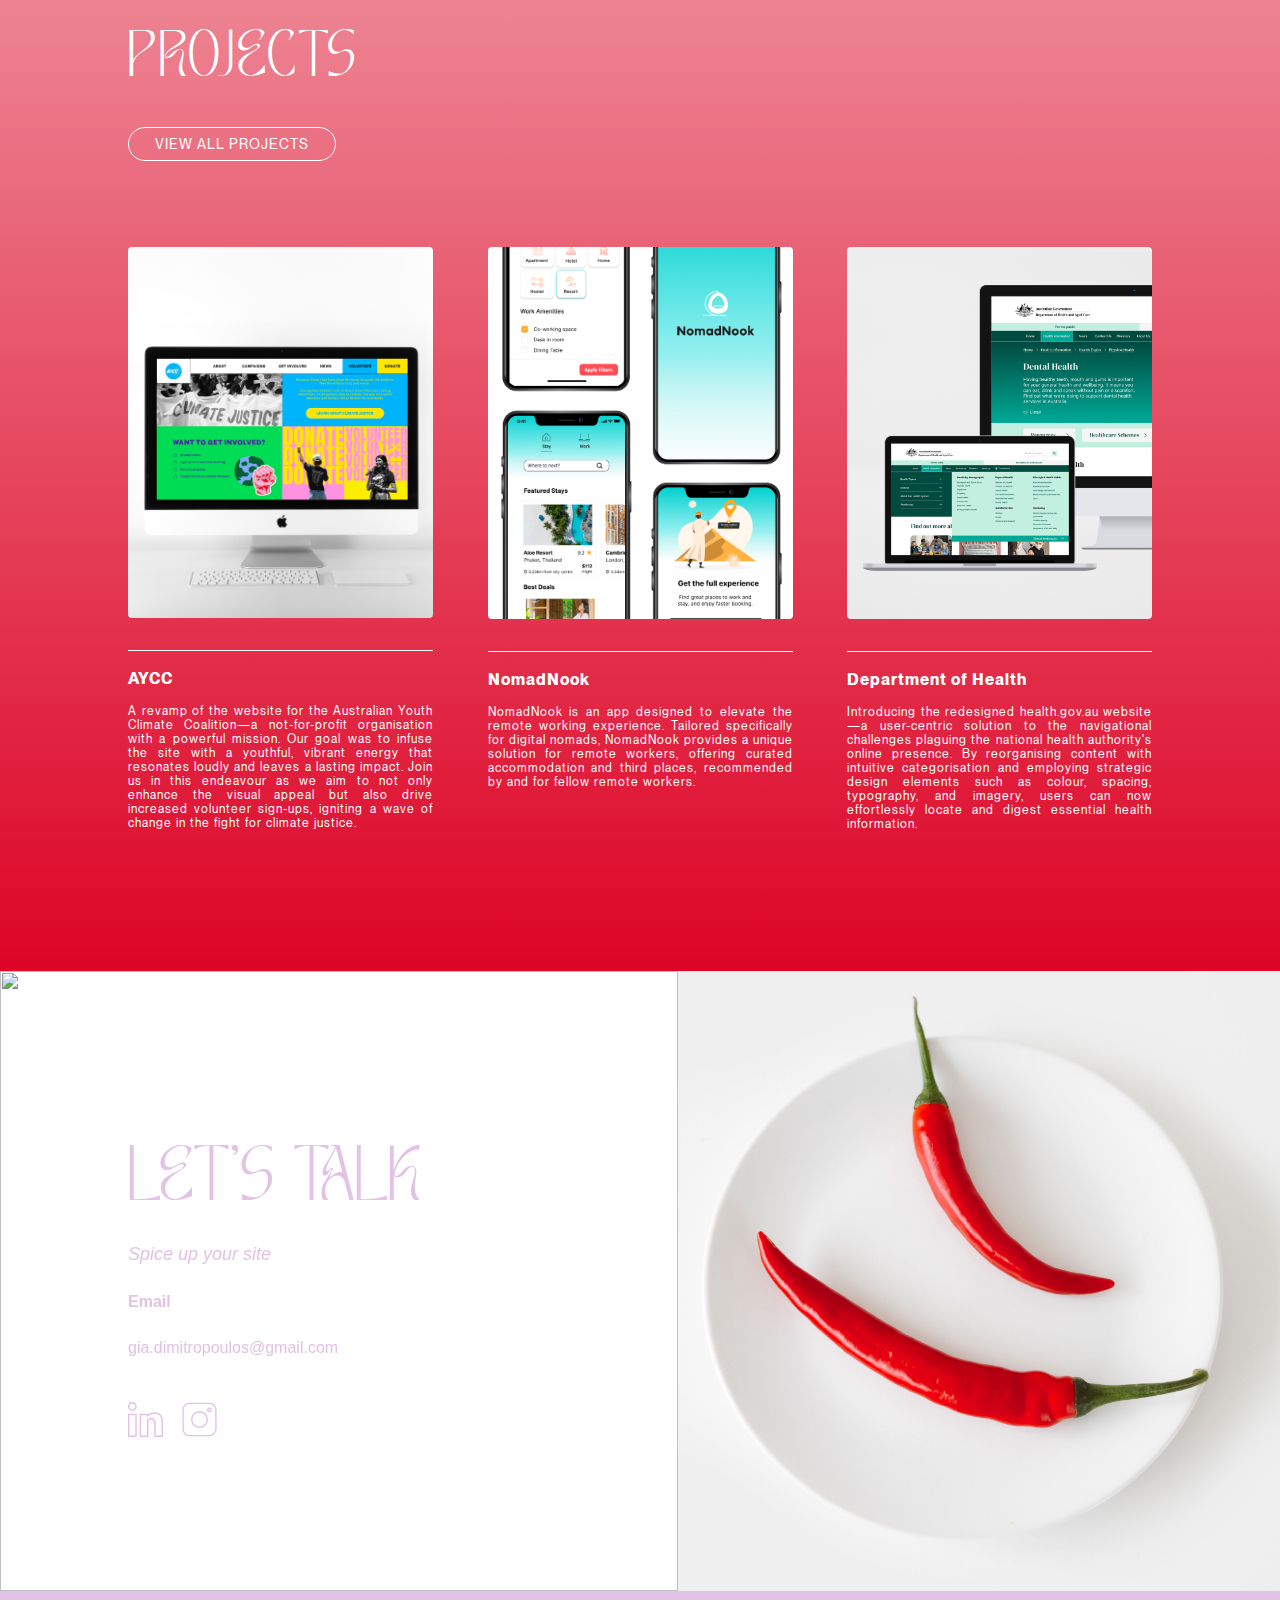
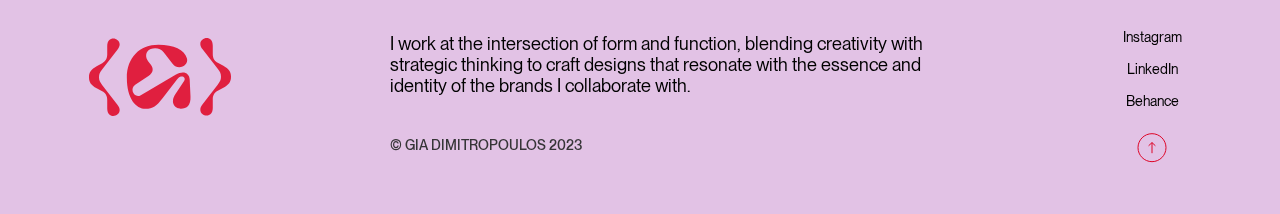
==== commit d47c4e56: "Left align + font fixes" ====
--- a/aromes.html
+++ b/aromes.html
@@ -40,10 +40,10 @@
               </svg>
             </a>
             <ul>
-              <li><a id="about-link" href="./index.html#about-section-top">ABOUT</a></li>
-              <li><a id="case-studies" href="./case-study.html">CASE STUDIES</a></li>
-              <li><a id="resume" href="./resume.html">RESUMÉ</a></li>
-              <li><a id="lets-talk" href="#section-6-contact">LET'S TALK</a></li>
+              <li><a class="nav-links" id="about-link" href="./index.html#about-section-top">ABOUT</a></li>
+              <li><a class="nav-links" id="case-studies" href="./case-study.html">CASE STUDIES</a></li>
+              <li><a class="nav-links" id="resume" href="./resume.html">RESUMÉ</a></li>
+              <li><a class="nav-links" id="lets-talk" href="#section-6-contact">LET'S TALK</a></li>
             </ul>
           </div>
           <div class="overlay-trigger">
--- a/css/global.css
+++ b/css/global.css
@@ -49,30 +49,36 @@
   display: inline-flex;
   padding-top: 36px;
   padding-bottom: 36px;
-  justify-content: center;
+  justify-content: left;
   align-items: center;
   gap: 65px;
-}
-
-nav a {
+  padding-left: 10%;
+}
+
+.nav-links {
   text-align: center;
-  font-family: 'NeueMontreal', Open Sans, sans-serif;
+  font-family: 'NeueMontreal-Regular', Open Sans, sans-serif; 
   font-size: 14px;
   font-weight: 500;
   text-decoration: none;
   margin: 0 33px;
-  background-image: linear-gradient(to right, #dd0426, #dd0426 50%, #e2c2e5 50%);
-  background-size: 200% 100%;
-  background-position: -100%;
-  -webkit-background-clip: text;
-  -webkit-text-fill-color: transparent;
-  transition: all 0.3s ease-in-out;
+  background-image: linear-gradient(
+        to right,
+        #DD0426,
+        #DD0426 50%,
+        #E2C2E5 50%
+      );
+      background-size: 200% 100%;
+      background-position: -100%;
+      -webkit-background-clip: text;
+      -webkit-text-fill-color: transparent;
+      transition: all 0.3s ease-in-out;
 }
 
 nav a:hover {
   background-position: 0;
   font-style: italic;
-}
+ }
 
 nav a:hover::before {
   width: 100%;
@@ -91,7 +97,7 @@
 }
 
 .nav-grad {
-  background: linear-gradient(180deg, #a70517 0%, rgba(231, 103, 123, 0) 100%);
+  background: linear-gradient(180deg, #A70517 0%, rgba(231, 103, 123, 0.00) 100%);
 }
 
 /* ... MOBILE NAV ... */
@@ -172,9 +178,10 @@
 
 .left-contact h1 {
   color: #E2C2E5;
-  font-family: 'tan grandeur';
-  font-size: 72px;
+  font-family: 'TAN-GRANDEUR';
+  font-size: 38px;
   font-weight: 500;
+  text-transform: uppercase;
 }
 
 .left-contact h3 {
@@ -421,6 +428,10 @@
     text-align: center;
 }
 
+.left-contact h1 {
+  font-size: 32px;
+}
+
 .talk {
     padding: 10%;
     justify-content: center;
@@ -497,10 +508,4 @@
 
 .case-study-link:hover {
   text-decoration: underline;
-}
-
-@media only screen and (max-width:750px) {
-  .left-contact h1 {
-      font-size: 50px;
-  }
 }--- a/css/aromes.css
+++ b/css/aromes.css
@@ -95,10 +95,11 @@
 }
 .content {
   padding-top: 218px;
-  text-align: center;
+  text-align: left;
   font-family: 'NeueMontreal', Open Sans, sans-serif;
   color: white;
   letter-spacing: 0.7px;
+  padding-left: 10%;
 }
 .hero .downarrow {
   padding-top: 82px;
